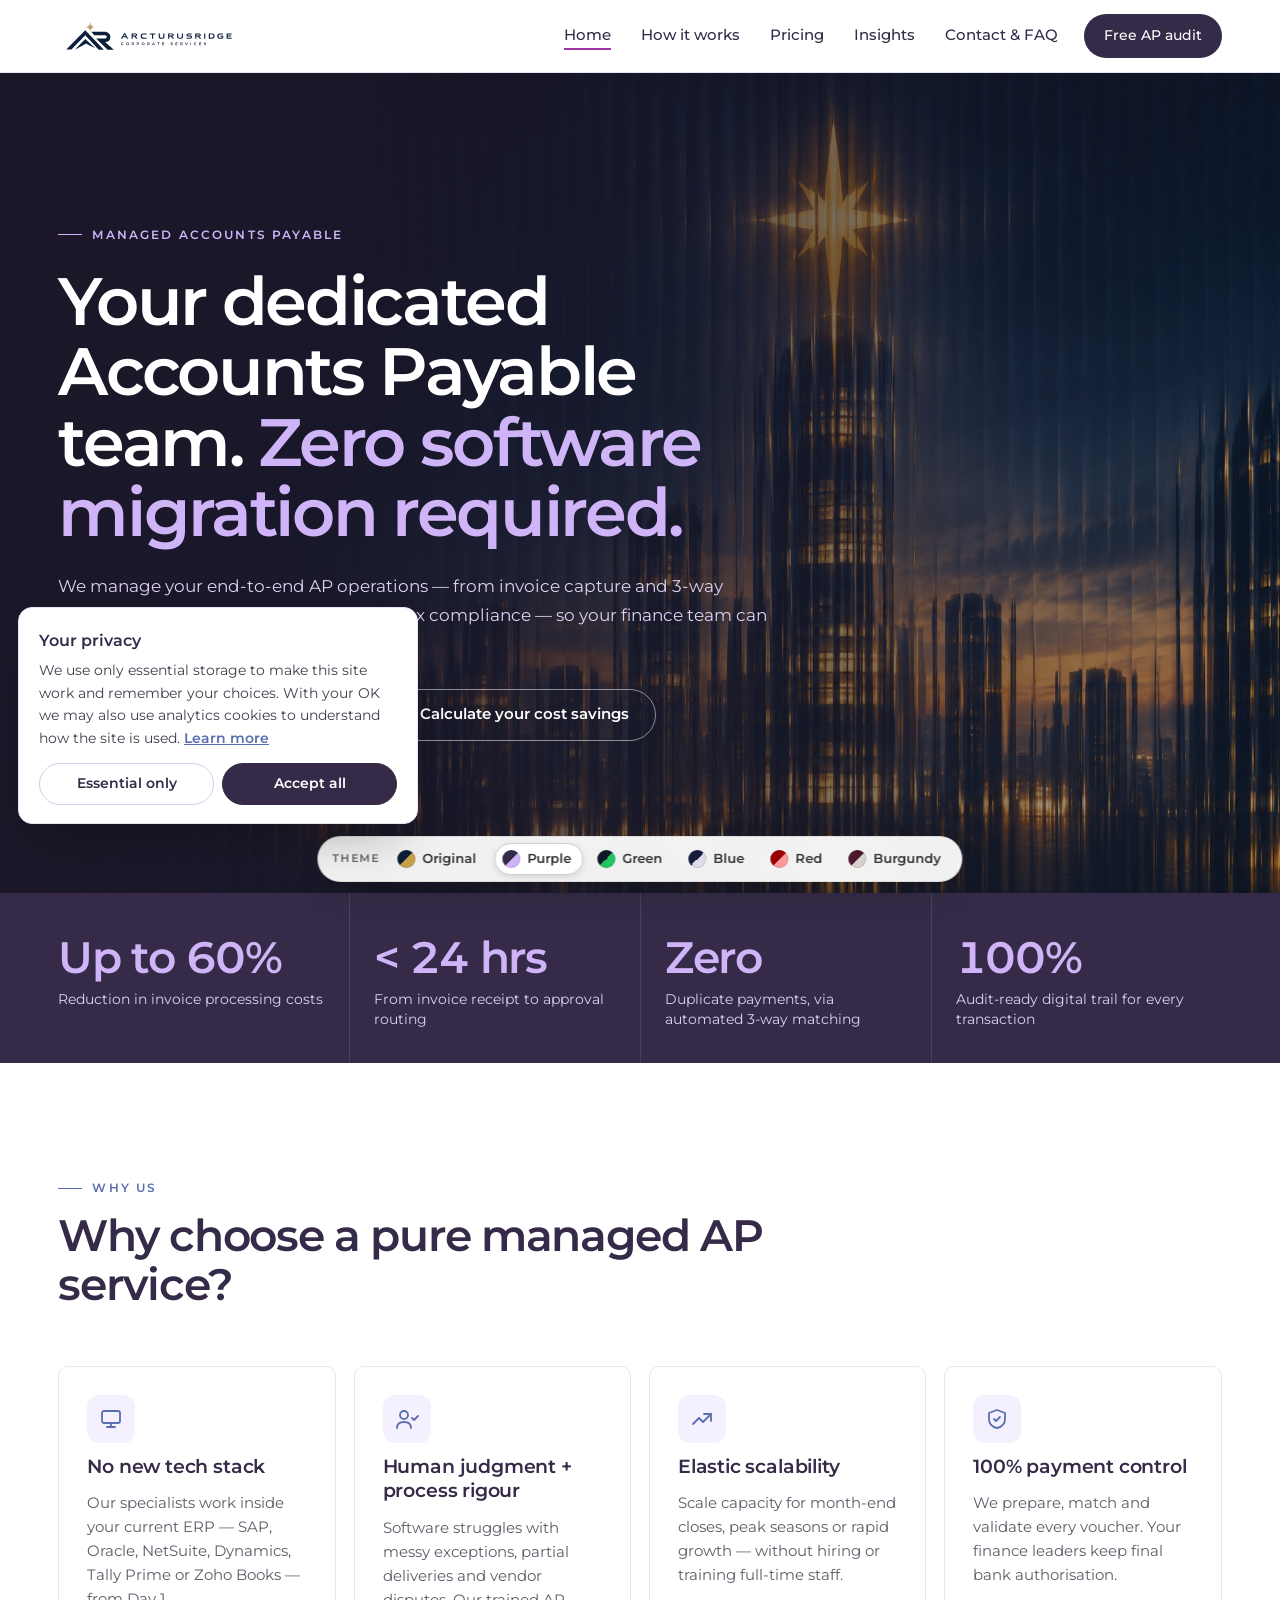
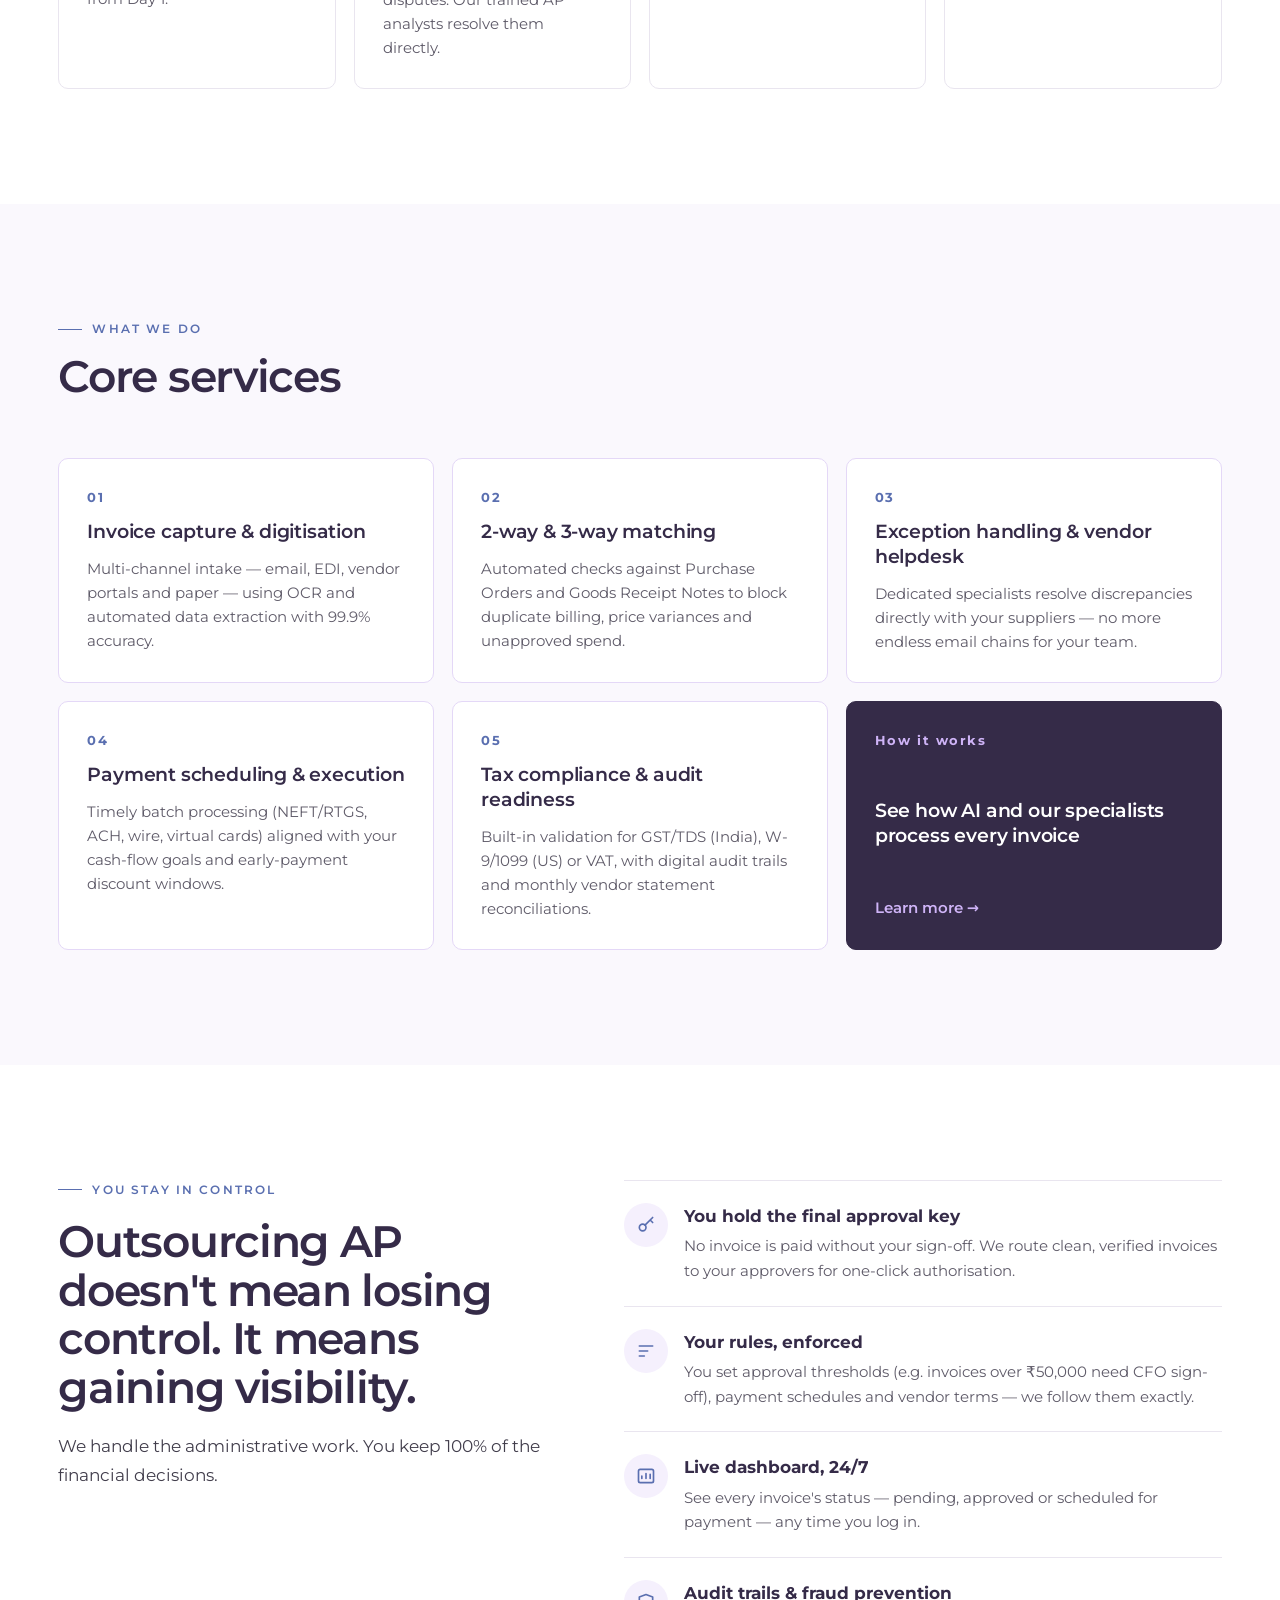
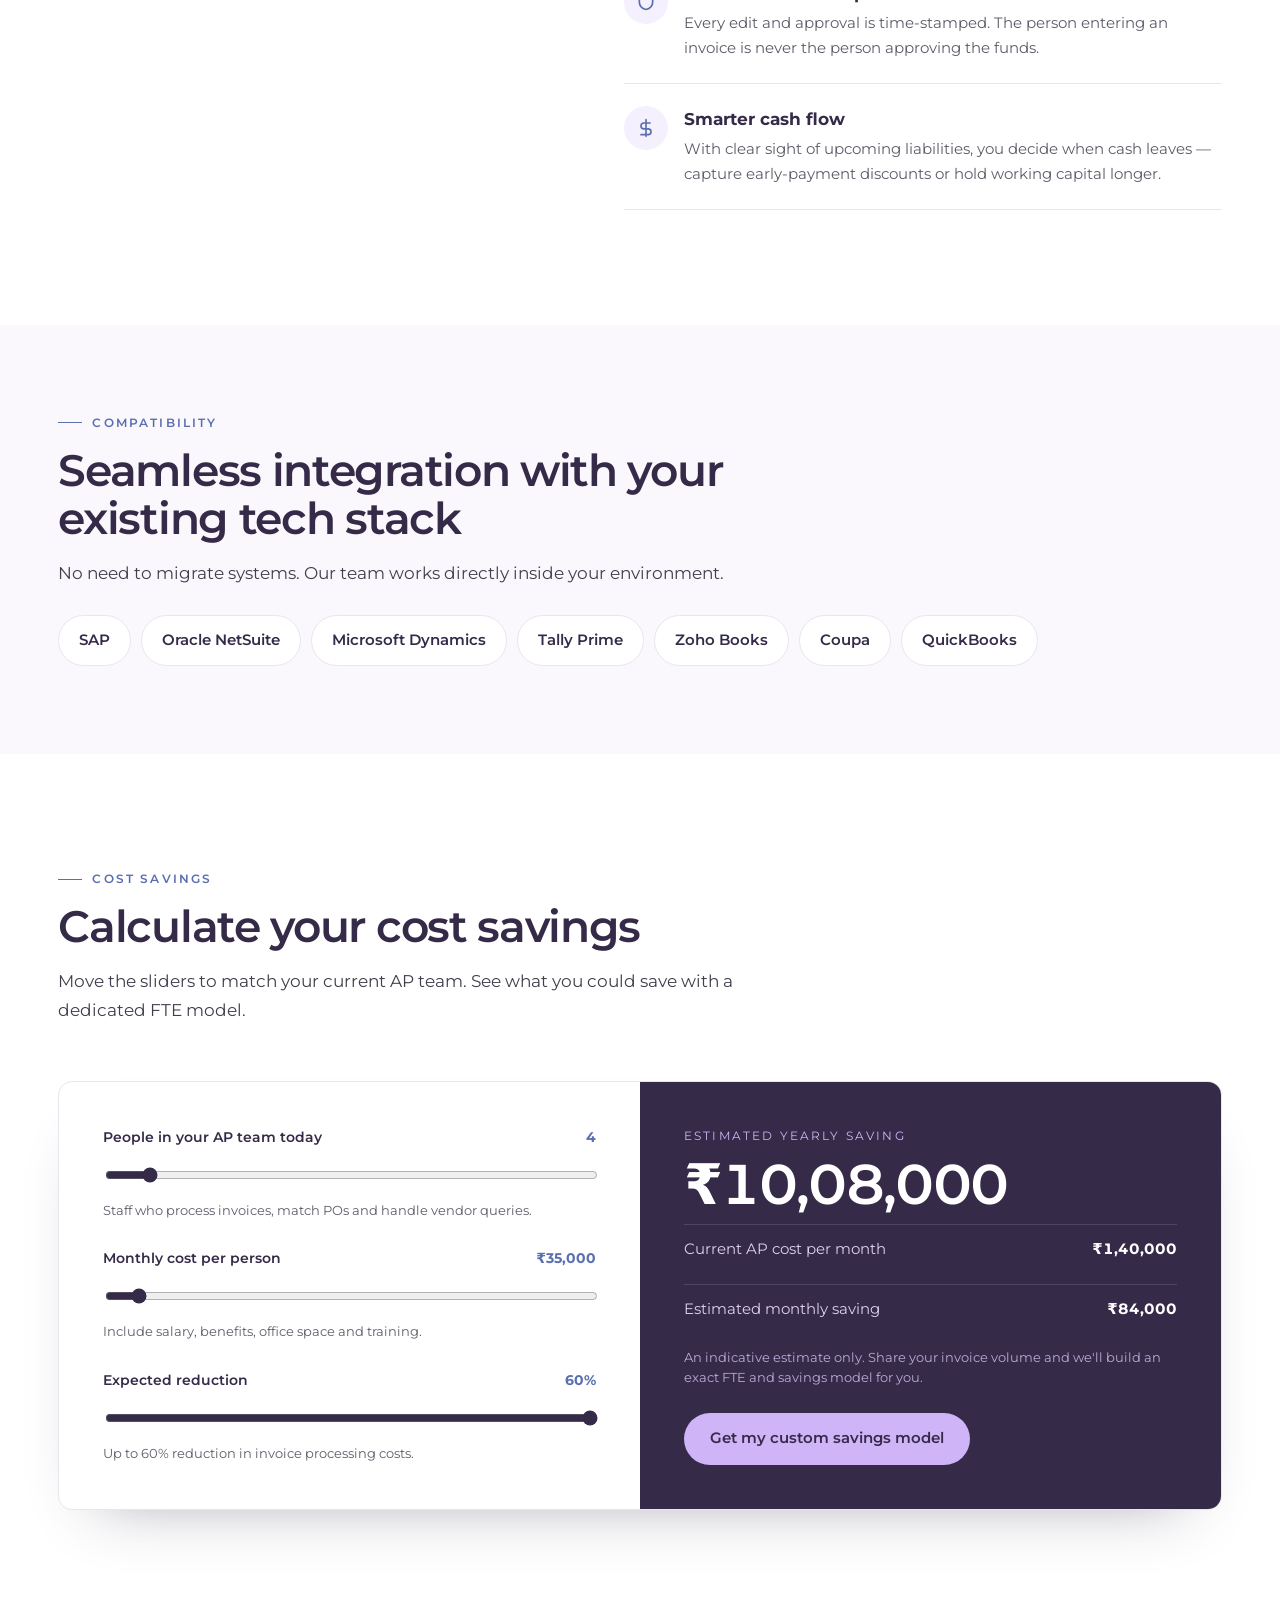
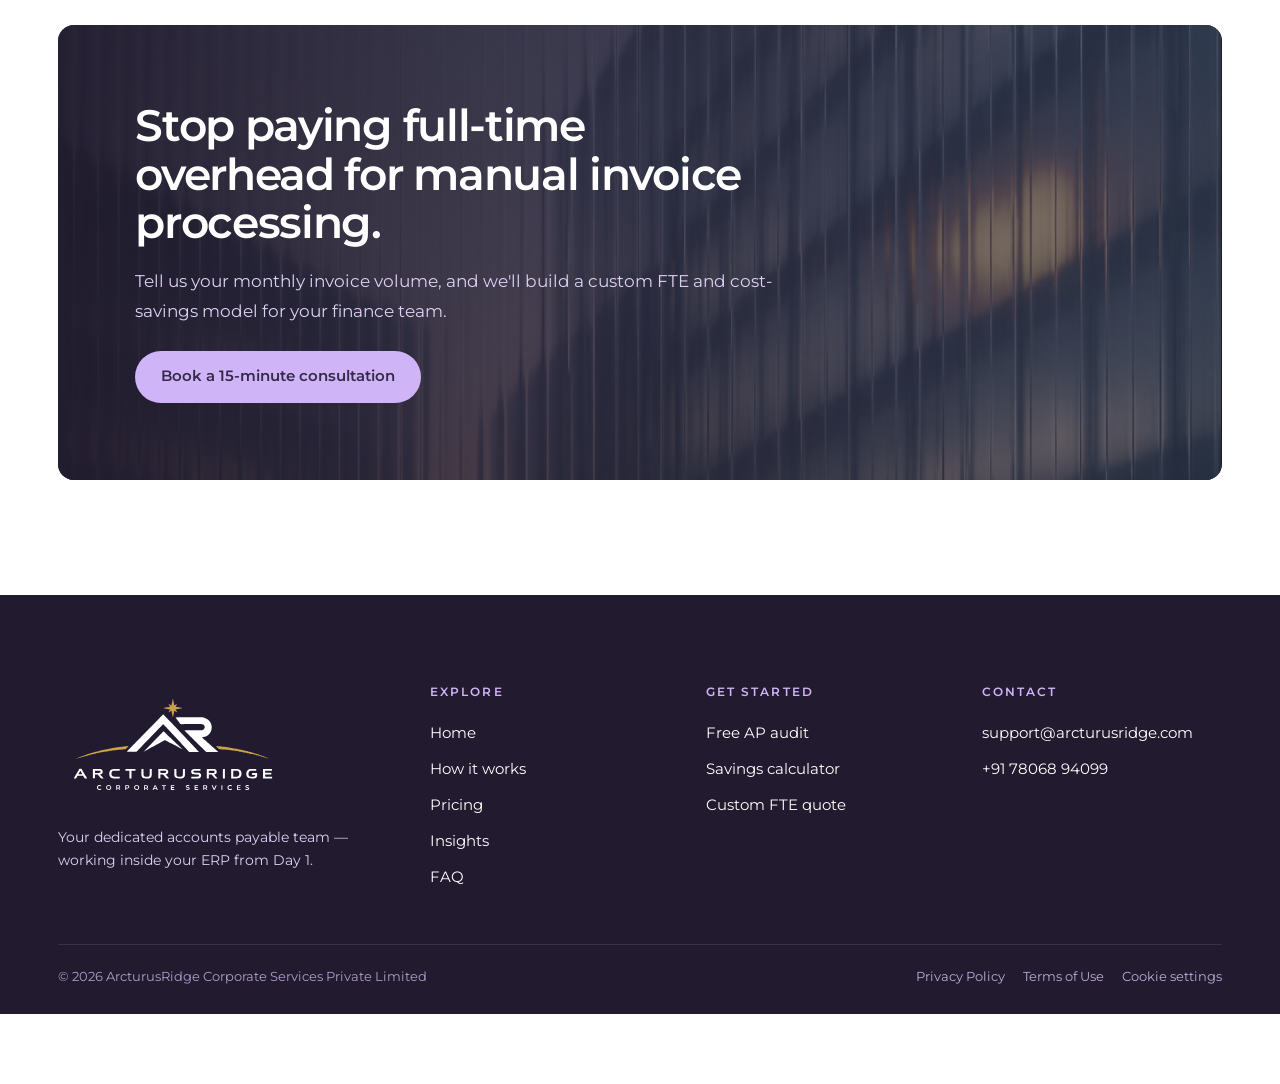
==== index.html @ 8599f236 "Add Burgundy theme" ====
<!DOCTYPE html>
<html lang="en">
<head>
<script>try{var _t=localStorage.getItem("ar-theme");if(_t)document.documentElement.setAttribute("data-theme",_t)}catch(e){}</script>
<meta charset="utf-8">
<meta name="viewport" content="width=device-width, initial-scale=1">
<title>ArcturusRidge — Your Dedicated Accounts Payable Team</title>
<meta name="description" content="ArcturusRidge manages your end-to-end accounts payable inside your existing ERP — invoice capture, 3-way matching, vendor reconciliations and tax compliance.">
<link rel="canonical" href="https://arcturusridge.com/">
<link rel="icon" type="image/png" href="assets/favicon.png">
<link rel="preload" href="assets/fonts/montserrat-latin-600-normal.woff2" as="font" type="font/woff2" crossorigin>
<style>
@font-face{font-family:'Montserrat';font-style:normal;font-weight:400;font-display:swap;src:url(assets/fonts/montserrat-latin-400-normal.woff2) format('woff2')}
@font-face{font-family:'Montserrat';font-style:normal;font-weight:500;font-display:swap;src:url(assets/fonts/montserrat-latin-500-normal.woff2) format('woff2')}
@font-face{font-family:'Montserrat';font-style:normal;font-weight:600;font-display:swap;src:url(assets/fonts/montserrat-latin-600-normal.woff2) format('woff2')}
@font-face{font-family:'Montserrat';font-style:normal;font-weight:700;font-display:swap;src:url(assets/fonts/montserrat-latin-700-normal.woff2) format('woff2')}

:root{
  --g:clamp(18px,3vw,48px); --max:1240px; --ease:cubic-bezier(.2,.7,.1,1);
}
:root,html[data-theme=purple]{--navy:#352B48;--navy2:#45395C;--navy3:#221B30;--gold:#CFB4F7;--gold-line:#6982C7;--gold-ink:#5A6FB0;--gold-soft:#F5F0FD;--accent:#9E379F;--ink:#1C1826;--mute:#5F5B69;--body:#423E4C;--line:#E9E5EF;--stone:#FAF8FD;--sh:53,43,72;--ov:30,24,42;--ac:158,55,159;--hl:207,180,247;--od1:#DDD0F2;--od2:#BBAAD8;--od3:#AE9DCB;--t1:#F5EEFF;--t2:#EFE4FE;--t3:#E4D8F7;--b1:#D6CCE6;--b2:#DED4EE;--b3:#E6DEF3;--b4:#F0EAF8;--g1:#6E6680;--g2:#A096B2;--goldh:#E0CCFB}
html[data-theme=original]{--navy:#0B1F3A;--navy2:#13294A;--navy3:#081629;--gold:#C9A24A;--gold-line:#B39B5F;--gold-ink:#8A6F2E;--gold-soft:#FBF7EC;--accent:#C9A24A;--ink:#111111;--mute:#5A6270;--body:#3A4250;--line:#E3E5E8;--stone:#F6F5F1;--sh:11,31,58;--ov:8,22,41;--ac:201,162,74;--hl:201,162,74;--od1:#C8D1DE;--od2:#9AA7BA;--od3:#8C99AC;--t1:#F6F4EE;--t2:#F3EFE4;--t3:#E8E6DF;--b1:#CDD1D6;--b2:#DDE1E6;--b3:#E3E6EA;--b4:#EEF0F2;--g1:#6B7480;--g2:#9AA3AE;--goldh:#D6B05A}
html[data-theme=green]{--navy:#111827;--navy2:#1F2937;--navy3:#0B111C;--gold:#22C55E;--gold-line:#A7F3D0;--gold-ink:#15803D;--gold-soft:#ECFDF5;--accent:#16A34A;--ink:#111827;--mute:#5B6472;--body:#374151;--line:#E5E7EB;--stone:#F9FAFB;--sh:17,24,39;--ov:11,17,28;--ac:22,163,74;--hl:34,197,94;--od1:#D1D5DB;--od2:#9CA3AF;--od3:#8B93A1;--t1:#F0FDF4;--t2:#DCFCE7;--t3:#D1FAE5;--b1:#D1D5DB;--b2:#DDE1E6;--b3:#E5E7EB;--b4:#F1F3F5;--g1:#6B7280;--g2:#9CA3AF;--goldh:#4ADE80}
html[data-theme=blue]{--navy:#181B3C;--navy2:#242E57;--navy3:#101229;--gold:#E0DCE8;--gold-line:#3D4F73;--gold-ink:#3D4F73;--gold-soft:#EFEDF4;--accent:#3D4F73;--ink:#15172B;--mute:#5B5E72;--body:#3B3E52;--line:#E4E2EA;--stone:#F5F4F4;--sh:24,27,60;--ov:16,18,41;--ac:61,79,115;--hl:224,220,232;--od1:#D5D8E6;--od2:#A3A8C2;--od3:#9196B2;--t1:#F1EFF5;--t2:#E9E6F0;--t3:#E0DCE8;--b1:#D3D1DC;--b2:#DEDCE5;--b3:#E4E2EA;--b4:#EFEEF2;--g1:#6A6D82;--g2:#9EA1B4;--goldh:#ECE9F2}
html[data-theme=red]{--navy:#3A1010;--navy2:#561818;--navy3:#260909;--gold:#FF9999;--gold-line:#FF9999;--gold-ink:#B02A2A;--gold-soft:#FFF1F1;--accent:#CC3333;--ink:#1F1414;--mute:#6A5A5A;--body:#4A3B3B;--line:#F0E2E2;--stone:#FFF8F8;--sh:58,16,16;--ov:38,9,9;--ac:204,51,51;--hl:255,153,153;--od1:#F2D6D6;--od2:#D4AAAA;--od3:#C49A9A;--t1:#FFF0F0;--t2:#FFE4E4;--t3:#FFCCCC;--b1:#E6D2D2;--b2:#EEDDDD;--b3:#F0E2E2;--b4:#F8EEEE;--g1:#7A6666;--g2:#B09A9A;--goldh:#FFB3B3}
html[data-theme=burgundy]{--navy:#4D182C;--navy2:#60213A;--navy3:#35101F;--gold:#D9A89A;--gold-line:#B07A6B;--gold-ink:#8A4A3E;--gold-soft:#F4EEEB;--accent:#8C3A50;--ink:#1E2240;--mute:#5E5A63;--body:#3D3A47;--line:#E4DCD7;--stone:#F3EFEC;--sh:77,24,44;--ov:45,14,26;--ac:140,58,80;--hl:217,168,154;--od1:#E8D6D2;--od2:#C9A9A3;--od3:#B9958F;--t1:#F6F1EE;--t2:#EFE6E2;--t3:#D8D1CD;--b1:#D9CFCA;--b2:#E3DBD6;--b3:#E4DCD7;--b4:#F1ECE9;--g1:#6E6670;--g2:#A69CA0;--goldh:#E6BFB3}
*{box-sizing:border-box}
html{-webkit-text-size-adjust:100%}
body{margin:0;background:#fff;color:var(--ink);font-family:'Montserrat',system-ui,-apple-system,sans-serif;font-size:16px;line-height:1.65;overflow-x:hidden;-webkit-font-smoothing:antialiased}
body.lock{overflow:hidden}
a{color:var(--navy)}
img,video{display:block;max-width:100%}
h1,h2,h3,p{margin:0}
button,input,select,textarea{font:inherit}
.wrap{max-width:var(--max);margin:0 auto;padding:0 var(--g)}
.skip{position:absolute;left:8px;top:-60px;z-index:100;background:var(--navy);color:#fff;padding:12px 16px;border-radius:8px}
.skip:focus{top:8px}
:focus-visible{outline:2px solid var(--accent);outline-offset:3px}

/* type */
.eyebrow{display:inline-flex;align-items:center;gap:10px;font-size:12px;font-weight:600;letter-spacing:.18em;text-transform:uppercase;color:var(--gold-ink)}
.eyebrow::before{content:'';width:24px;height:1px;background:currentColor}
.dark .eyebrow,.navybg .eyebrow{color:var(--gold)}
.h1{font-size:clamp(36px,5.2vw,68px);font-weight:600;letter-spacing:-.035em;line-height:1.06}
.h2{font-size:clamp(28px,3.4vw,44px);font-weight:600;letter-spacing:-.03em;line-height:1.12;color:var(--navy)}
.navybg .h2,.dark .h2{color:#fff}
.h3{font-size:19px;font-weight:600;letter-spacing:-.01em;line-height:1.3;color:var(--navy)}
.lead{font-size:clamp(16.5px,1.35vw,18.5px);color:var(--body);line-height:1.7}
.dark .lead,.navybg .lead{color:var(--od1)}
.gold{color:var(--gold-ink)}
.dark .gold,.navybg .gold{color:var(--gold)}
.small{font-size:13.5px;color:var(--mute)}

/* header */
.hd{position:sticky;top:0;z-index:60;background:rgba(255,255,255,.96);backdrop-filter:blur(12px);-webkit-backdrop-filter:blur(12px);border-bottom:1px solid var(--line);transition:box-shadow .3s}
.hd.shadow{box-shadow:0 8px 24px -18px rgba(var(--sh),.4)}
.hd-in{max-width:var(--max);margin:0 auto;padding:0 var(--g);height:72px;display:flex;align-items:center;justify-content:space-between;gap:20px}
.brand{display:flex;align-items:center;min-height:44px}
.brand img{height:44px;width:auto}
.nav{display:flex;align-items:center;gap:2px}
.nav a{position:relative;color:var(--navy);text-decoration:none;font-size:14.5px;font-weight:500;display:inline-flex;align-items:center;min-height:44px;padding:0 14px}
.nav a:not(.btn)::after{content:'';position:absolute;left:14px;right:14px;bottom:8px;height:2px;background:var(--accent);transform:scaleX(0);transition:transform .3s var(--ease)}
.nav a:not(.btn):hover::after,.nav a[aria-current=page]::after{transform:scaleX(1)}
.nav .btn{margin-left:10px}
.menu-btn{display:none;width:46px;height:46px;border-radius:50%;border:1px solid var(--line);background:#fff;cursor:pointer;align-items:center;justify-content:center;flex-direction:column;gap:5px}
.menu-btn span{width:18px;height:2px;background:var(--navy);transition:transform .3s var(--ease)}
.menu-open .menu-btn span:first-child{transform:translateY(3.5px) rotate(45deg)}
.menu-open .menu-btn span:last-child{transform:translateY(-3.5px) rotate(-45deg)}
.mmenu{position:fixed;inset:72px 0 0 0;z-index:55;background:var(--navy);padding:28px var(--g);display:flex;flex-direction:column;opacity:0;visibility:hidden;transition:opacity .3s,visibility .3s}
.menu-open .mmenu{opacity:1;visibility:visible}
.mmenu a:not(.btn){color:#fff;text-decoration:none;font-size:28px;font-weight:600;padding:14px 0;border-bottom:1px solid rgba(255,255,255,.12)}
.mmenu .btn{margin-top:28px;align-self:flex-start}
@media (max-width:900px){.nav{display:none}.menu-btn{display:flex}.brand img{height:38px}}

/* buttons */
.btn{display:inline-flex;align-items:center;justify-content:center;gap:12px;min-height:52px;padding:0 26px;border-radius:999px;text-decoration:none;font-size:14.5px;font-weight:600;border:0;cursor:pointer;transition:background .25s,color .25s,box-shadow .25s,transform .25s}
.btn:hover{transform:translateY(-2px)}
.btn svg{transition:transform .25s}
.btn:hover svg{transform:translateX(3px)}
.btn-n{background:var(--navy);color:#fff}
.btn-n:hover{background:var(--navy2);color:#fff;box-shadow:0 12px 26px -12px rgba(var(--sh),.55)}
.btn-g{background:var(--gold);color:var(--navy)}
.btn-g:hover{background:var(--goldh);color:var(--navy);box-shadow:0 12px 28px -12px rgba(var(--hl),.8)}
.btn-o{background:transparent;color:#fff;border:1.5px solid rgba(255,255,255,.5)}
.btn-o:hover{border-color:#fff;color:#fff;background:rgba(255,255,255,.06)}
.btn-ol{background:#fff;color:var(--navy);border:1.5px solid var(--navy)}
.btn-ol:hover{background:var(--navy);color:#fff}
.nav a.btn{min-height:44px;padding:0 20px;font-size:14px;color:#fff}
.nav a.btn:hover{color:#fff}

/* pages */
.page{display:none}
.page.active{display:block;animation:pagein .5s var(--ease)}
@keyframes pagein{from{opacity:0}to{opacity:1}}

/* reveal */
.rv{opacity:0;transform:translateY(22px);transition:opacity .8s var(--ease),transform .8s var(--ease)}
.rv.on{opacity:1;transform:none}
.rv.d1{transition-delay:.08s}.rv.d2{transition-delay:.16s}.rv.d3{transition-delay:.24s}.rv.d4{transition-delay:.32s}

/* sections */
.sec{padding:clamp(72px,9vw,120px) 0}
.sec.tight{padding:clamp(56px,7vw,88px) 0}
.stone{background:var(--stone)}
.navybg{background:var(--navy);color:#fff}
.head{max-width:760px;display:flex;flex-direction:column;gap:14px;margin-bottom:clamp(36px,4.5vw,56px)}
.head.center{margin-left:auto;margin-right:auto;text-align:center;align-items:center}

/* dark media */
.dark{position:relative;overflow:hidden;background:var(--navy3);color:#fff;isolation:isolate}
.dark .bg{position:absolute;inset:0;z-index:-2;background-size:cover;background-position:center}
.dark video.bg{width:100%;height:100%;object-fit:cover}
.dark::after{content:'';position:absolute;inset:0;z-index:-1;background:linear-gradient(95deg,rgba(var(--ov),.92) 0%,rgba(var(--ov),.7) 50%,rgba(var(--ov),.35) 100%)}

/* hero */
.hero{min-height:min(820px,calc(100vh - 72px));display:flex;align-items:center}
.hero .wrap{width:100%;padding-top:72px;padding-bottom:72px}
.hero .txt{max-width:720px;display:flex;flex-direction:column;gap:22px}
.hero video.bg{object-position:64% center}
.ctas{display:flex;flex-wrap:wrap;gap:12px;margin-top:8px}
.hero .in{opacity:0;transform:translateY(18px);animation:heroin .9s var(--ease) forwards}
.hero .in:nth-child(2){animation-delay:.1s}.hero .in:nth-child(3){animation-delay:.2s}.hero .in:nth-child(4){animation-delay:.3s}
@keyframes heroin{to{opacity:1;transform:none}}
@media (max-width:900px){.hero video.bg{object-position:61% center}.dark::after{background:linear-gradient(180deg,rgba(var(--ov),.55),rgba(var(--ov),.9))}}

/* trust strip */
.trust{background:var(--navy);color:#fff}
.trust .wrap{display:grid;grid-template-columns:repeat(4,minmax(0,1fr))}
.tstat{padding:34px 24px;border-left:1px solid rgba(255,255,255,.1)}
.tstat:first-child{border-left:0;padding-left:0}
.tstat .n{display:block;font-size:clamp(32px,3.4vw,44px);font-weight:600;letter-spacing:-.03em;line-height:1.05;color:var(--gold);font-variant-numeric:tabular-nums}
.tstat span{display:block;margin-top:8px;font-size:14px;color:var(--od1);line-height:1.45}
@media (max-width:900px){.trust .wrap{grid-template-columns:1fr 1fr}.tstat{border-left:0;padding-left:0;border-top:1px solid rgba(255,255,255,.1)}.tstat:nth-child(-n+2){border-top:0}}

/* cards */
.grid{display:grid;gap:18px}
.g2{grid-template-columns:repeat(2,minmax(0,1fr))}
.g3{grid-template-columns:repeat(3,minmax(0,1fr))}
.g4{grid-template-columns:repeat(4,minmax(0,1fr))}
@media (max-width:1000px){.g4{grid-template-columns:repeat(2,minmax(0,1fr))}.g3{grid-template-columns:repeat(2,minmax(0,1fr))}}
@media (max-width:640px){.g2,.g3,.g4{grid-template-columns:1fr}}
.card{background:#fff;border:1px solid var(--line);border-radius:10px;padding:28px;display:flex;flex-direction:column;gap:12px;transition:border-color .3s,transform .4s var(--ease),box-shadow .4s var(--ease)}
.card:hover{border-color:var(--gold-line);transform:translateY(-4px);box-shadow:0 22px 44px -30px rgba(var(--sh),.45)}
.card p{font-size:15px;color:var(--mute);line-height:1.6}
.ico{width:48px;height:48px;border-radius:12px;background:var(--gold-soft);color:var(--gold-ink);display:flex;align-items:center;justify-content:center;flex:none}
.card .num{font-size:13px;font-weight:700;letter-spacing:.12em;color:var(--gold-ink)}
.stone .card{border-color:var(--t3)}

/* split */
.split{display:grid;grid-template-columns:minmax(0,.9fr) minmax(0,1.1fr);gap:clamp(36px,6vw,88px);align-items:start}
@media (max-width:900px){.split{grid-template-columns:1fr}}
.sticky{position:sticky;top:110px;display:flex;flex-direction:column;gap:18px}
@media (max-width:900px){.sticky{position:static}}
.list{list-style:none;margin:0;padding:0;border-top:1px solid var(--line)}
.list li{display:grid;grid-template-columns:44px minmax(0,1fr);gap:16px;padding:22px 0;border-bottom:1px solid var(--line)}
.list li .ico{width:44px;height:44px;border-radius:50%}
.list b{display:block;color:var(--navy);font-size:16.5px;margin-bottom:4px}
.list p{font-size:15px;color:var(--mute)}

/* ERP chips */
.chips{display:flex;flex-wrap:wrap;gap:10px}
.chips span{padding:12px 20px;border-radius:999px;background:#fff;border:1px solid var(--line);font-weight:600;font-size:15px;color:var(--navy)}

/* calculator */
.calc{display:grid;grid-template-columns:minmax(0,1fr) minmax(0,1fr);border-radius:14px;overflow:hidden;border:1px solid var(--line);background:#fff;box-shadow:0 30px 60px -40px rgba(var(--sh),.45)}
@media (max-width:860px){.calc{grid-template-columns:1fr}}
.calc-in{padding:clamp(26px,3.5vw,44px);display:flex;flex-direction:column;gap:26px}
.field{display:flex;flex-direction:column;gap:10px}
.field label{font-size:14px;font-weight:600;color:var(--navy);display:flex;justify-content:space-between;gap:12px}
.field label output{color:var(--gold-ink);font-weight:700}
.field input[type=range]{width:100%;accent-color:var(--navy);height:28px}
.field .hint{font-size:12.5px;color:var(--mute)}
.calc-out{background:var(--navy);color:#fff;padding:clamp(26px,3.5vw,44px);display:flex;flex-direction:column;justify-content:center;gap:10px}
.calc-out .lbl{font-size:12px;letter-spacing:.18em;text-transform:uppercase;color:var(--gold)}
.calc-out .big{font-size:clamp(36px,4.4vw,56px);font-weight:600;letter-spacing:-.03em;line-height:1.05;font-variant-numeric:tabular-nums}
.calc-out .row{display:flex;justify-content:space-between;gap:16px;padding:12px 0;border-top:1px solid rgba(255,255,255,.12);font-size:15px;color:var(--od1)}
.calc-out .row b{color:#fff;font-variant-numeric:tabular-nums}
.calc-out .note{font-size:12.5px;color:var(--od2);margin-top:4px}
.calc-out .btn{margin-top:14px;align-self:flex-start}

/* CTA banner */
.banner{position:relative;overflow:hidden;border-radius:16px;color:#fff;padding:clamp(40px,6vw,80px);isolation:isolate;background:var(--navy3)}
.banner video,.banner .bgimg{position:absolute;inset:0;width:100%;height:100%;object-fit:cover;z-index:-2}
.banner::after{content:'';position:absolute;inset:0;z-index:-1;background:linear-gradient(95deg,rgba(var(--ov),.94),rgba(var(--ov),.72) 60%,rgba(var(--ov),.5))}
.banner .in{max-width:640px;display:flex;flex-direction:column;gap:18px}
.banner .h2{color:#fff}.banner .lead{color:var(--od1)}

/* page head */
.phead{padding:clamp(56px,7vw,96px) 0 clamp(40px,5vw,64px);background:var(--stone);border-bottom:1px solid var(--line)}
.phead .wrap{display:flex;flex-direction:column;gap:18px;max-width:calc(var(--max));}
.phead .lead{max-width:720px}
.band{position:relative;height:clamp(200px,24vw,340px);overflow:hidden;background:var(--navy)}
.band video,.band img{width:100%;height:100%;object-fit:cover;object-position:center 0%}

/* steps */
.steps{display:grid;grid-template-columns:repeat(4,minmax(0,1fr));gap:18px;counter-reset:s}
@media (max-width:1000px){.steps{grid-template-columns:repeat(2,minmax(0,1fr))}}
@media (max-width:640px){.steps{grid-template-columns:1fr}}
.step{position:relative;padding:28px;border-radius:10px;background:#fff;border:1px solid var(--line);display:flex;flex-direction:column;gap:12px}
.step .k{width:44px;height:44px;border-radius:50%;background:var(--navy);color:var(--gold);display:flex;align-items:center;justify-content:center;font-weight:700;font-size:15px}
.step p{font-size:15px;color:var(--mute)}
.step ul{margin:0;padding:0 0 0 18px;font-size:14.5px;color:var(--mute)}
.step li{margin:4px 0}
.timeline{position:relative;display:grid;grid-template-columns:repeat(4,minmax(0,1fr));gap:24px}
.timeline::before{content:'';position:absolute;left:22px;right:22px;top:22px;height:2px;background:rgba(255,255,255,.14)}
.timeline .fill{position:absolute;left:22px;top:22px;height:2px;width:0;background:var(--gold);transition:width 1.8s var(--ease)}
.timeline.on .fill{width:calc(100% - 44px)}
.tl{position:relative;display:flex;flex-direction:column;gap:10px}
.tl .k{width:46px;height:46px;border-radius:50%;background:var(--navy);border:2px solid var(--gold);color:var(--gold);display:flex;align-items:center;justify-content:center;font-weight:700}
.tl b{font-size:17px;color:#fff;margin-top:8px}
.tl p{font-size:14.5px;color:var(--od1)}
@media (max-width:900px){.timeline{grid-template-columns:1fr 1fr}.timeline::before,.timeline .fill{display:none}}
@media (max-width:560px){.timeline{grid-template-columns:1fr}}

/* quote */
.quote{max-width:900px;margin:0 auto;text-align:center;display:flex;flex-direction:column;align-items:center;gap:22px}
.quote q{quotes:none;font-size:clamp(24px,2.8vw,36px);font-weight:500;letter-spacing:-.02em;line-height:1.35;color:var(--navy)}
.quote img{width:56px}

/* tables */
.tbl-wrap{border:1px solid var(--line);border-radius:12px;overflow:hidden;background:#fff}
table{width:100%;border-collapse:collapse;font-size:15px}
th,td{text-align:left;padding:18px 20px;border-bottom:1px solid var(--line);vertical-align:top}
tr:last-child td{border-bottom:0}
thead th{background:var(--stone);font-size:13px;font-weight:600;letter-spacing:.06em;text-transform:uppercase;color:var(--mute)}
tbody th{font-weight:600;color:var(--navy);width:22%}
td.ours,th.ours{background:var(--gold-soft)}
thead th.ours{background:var(--navy);color:var(--gold)}
td.ours{color:var(--navy);font-weight:600}
td small{display:block;font-size:13px;color:var(--mute);margin-top:4px;font-weight:400}
.tgt{display:inline-block;padding:4px 10px;border-radius:6px;background:var(--gold-soft);color:var(--navy);font-weight:700;font-size:14px}
@media (max-width:760px){
  .tbl-wrap{border:0;background:none}
  table,thead,tbody,tr,th,td{display:block;width:100%}
  thead{display:none}
  tr{border:1px solid var(--line);border-radius:12px;margin-bottom:14px;overflow:hidden;background:#fff}
  tbody th{width:100%;background:var(--stone)}
  td{border-bottom:1px solid var(--line)}
  td[data-l]::before{content:attr(data-l);display:block;font-size:11.5px;font-weight:600;letter-spacing:.1em;text-transform:uppercase;color:var(--mute);margin-bottom:4px}
}

/* included */
.inc{display:flex;gap:16px;padding:24px;border-radius:10px;background:rgba(255,255,255,.05);border:1px solid rgba(255,255,255,.12)}
.inc .ico{background:rgba(var(--ac),.1);color:var(--accent)}
.inc b{display:block;color:#fff;margin-bottom:4px}
.inc p{font-size:14.5px;color:var(--od1)}

/* contact */
.contact{display:grid;grid-template-columns:minmax(0,.9fr) minmax(0,1.1fr);gap:clamp(36px,5vw,72px);align-items:start}
@media (max-width:900px){.contact{grid-template-columns:1fr}}
.cinfo{display:flex;flex-direction:column;gap:20px}
.cinfo .photo{border-radius:12px;overflow:hidden;aspect-ratio:4/3;margin-top:8px}
.cinfo .photo img{width:100%;height:100%;object-fit:cover}
.crow{display:grid;grid-template-columns:90px minmax(0,1fr);gap:12px;padding:12px 0;border-bottom:1px solid var(--line);font-size:15px}
.crow span{font-size:12px;font-weight:600;letter-spacing:.14em;text-transform:uppercase;color:var(--gold-ink);padding-top:2px}
.crow a{color:var(--navy);text-decoration:none;font-weight:600}.crow a:hover{color:var(--gold-ink);text-decoration:underline}
.formcard{background:#fff;border:1px solid var(--line);border-radius:14px;padding:clamp(24px,3.5vw,40px);box-shadow:0 30px 60px -44px rgba(var(--sh),.5)}
form{display:grid;grid-template-columns:1fr 1fr;gap:18px}
form .full{grid-column:1/-1}
@media (max-width:560px){form{grid-template-columns:1fr}}
.fl{display:flex;flex-direction:column;gap:6px;font-size:13.5px;font-weight:600;color:var(--navy)}
.f{width:100%;min-height:50px;padding:12px 14px;border:1px solid var(--b1);border-radius:8px;background:#fff;color:var(--ink);font-size:15.5px;font-weight:500;transition:border-color .2s,box-shadow .2s}
.f:focus{outline:none;border-color:var(--accent);box-shadow:0 0 0 3px rgba(var(--ac),.18)}
.f::placeholder{color:var(--g2);font-weight:400}
select.f{-webkit-appearance:none;appearance:none;height:50px;line-height:24px;padding-right:42px;cursor:pointer;background:#fff url("data:image/svg+xml,%3Csvg xmlns='http://www.w3.org/2000/svg' width='12' height='8' viewBox='0 0 12 8'%3E%3Cpath d='M1 1.5l5 5 5-5' fill='none' stroke='%23777' stroke-width='1.6' stroke-linecap='round' stroke-linejoin='round'/%3E%3C/svg%3E") no-repeat right 16px center}
textarea.f{min-height:110px;line-height:1.5}
.tel{position:relative;display:flex;align-items:stretch;border:1px solid var(--b1);border-radius:8px;background:#fff;transition:border-color .2s,box-shadow .2s}
.tel:focus-within{border-color:var(--accent);box-shadow:0 0 0 3px rgba(var(--ac),.18)}
.tel .f{border:0;border-radius:0 8px 8px 0;box-shadow:none!important;min-width:0;flex:1;padding-left:12px}
.cc{display:flex;align-items:center;gap:7px;padding:0 10px 0 14px;border:0;border-right:1px solid var(--b3);background:transparent;border-radius:8px 0 0 8px;color:var(--navy);font-size:15px;font-weight:600;cursor:pointer;white-space:nowrap}
.cc:hover{background:var(--t1)}.cc:focus-visible{outline:2px solid var(--accent);outline-offset:-2px}
.cc img,.cclist img{border-radius:2px;box-shadow:0 0 0 1px rgba(0,0,0,.08);object-fit:cover;flex:none}
.ccpop{position:absolute;z-index:30;top:calc(100% + 6px);left:0;width:min(320px,calc(100vw - 48px));background:#fff;border:1px solid var(--b2);border-radius:10px;box-shadow:0 24px 48px -20px rgba(var(--sh),.35);padding:8px;font-weight:500}
.ccsearch{width:100%;height:40px;padding:0 12px;border:1px solid var(--b2);border-radius:7px;font-size:14.5px;color:var(--ink);margin-bottom:6px}
.ccsearch:focus{outline:none;border-color:var(--accent)}
.cclist{list-style:none;margin:0;padding:0;max-height:260px;overflow-y:auto}
.cclist li{display:flex;align-items:center;gap:10px;padding:9px 10px;border-radius:6px;font-size:14.5px;color:var(--ink);cursor:pointer}
.cclist li .cn{flex:1;min-width:0;overflow:hidden;text-overflow:ellipsis;white-space:nowrap}
.cclist li .cd{color:var(--g1);font-variant-numeric:tabular-nums}
.cclist li:hover,.cclist li.act{background:var(--t2)}
.cclist li[aria-selected=true]{font-weight:700}
.cclist .sep{height:1px;background:var(--b4);margin:4px 6px;padding:0;pointer-events:none}
.cclist .none{color:var(--g1);cursor:default}
.hp{position:absolute!important;left:-9999px!important;width:1px;height:1px;overflow:hidden}
#form button[disabled]{opacity:.7;cursor:wait}
.f.bad{border-color:#B3261E}
.err{font-size:13.5px;color:#B3261E;min-height:20px}
.thanks{display:none;flex-direction:column;gap:16px;align-items:flex-start}
.sent form{display:none}.sent .thanks{display:flex;animation:pagein .6s var(--ease)}
.tick{width:56px;height:56px;border-radius:50%;background:var(--gold-soft);color:var(--gold-ink);display:flex;align-items:center;justify-content:center}

/* faq */
.faq{border-top:1px solid var(--line)}
.qa{border-bottom:1px solid var(--line)}
.qa button{width:100%;display:flex;justify-content:space-between;align-items:center;gap:20px;padding:22px 0;background:none;border:0;cursor:pointer;text-align:left;font-size:17px;font-weight:600;color:var(--navy)}
.qa .pm{flex:none;width:34px;height:34px;border-radius:50%;border:1px solid var(--line);position:relative;transition:background .25s,border-color .25s}
.qa .pm::before,.qa .pm::after{content:'';position:absolute;left:50%;top:50%;width:12px;height:2px;margin:-1px 0 0 -6px;background:var(--navy);transition:transform .3s var(--ease)}
.qa .pm::after{transform:rotate(90deg)}
.qa.open .pm{background:var(--accent);border-color:var(--accent)}
.qa.open .pm::after{transform:rotate(0)}
.qa .ans{display:grid;grid-template-rows:0fr;transition:grid-template-rows .35s var(--ease)}
.qa.open .ans{grid-template-rows:1fr}
.qa .ans>div{overflow:hidden}
.qa .ans p{padding:0 50px 22px 0;color:var(--body);font-size:15.5px}

/* footer */
.ft{background:var(--navy3);color:var(--od1);padding:clamp(56px,7vw,88px) 0 26px}
.ft-grid{display:grid;grid-template-columns:minmax(0,1.4fr) repeat(3,minmax(0,1fr));gap:36px}
@media (max-width:900px){.ft-grid{grid-template-columns:1fr 1fr}}
.ft-logo{width:230px;max-width:100%}
.ft h4{margin:0 0 14px;font-size:11.5px;letter-spacing:.18em;text-transform:uppercase;color:var(--gold);font-weight:600}
.ft a{color:#fff;text-decoration:none;display:inline-flex;min-height:36px;align-items:center;font-size:14.5px}
.ft a:hover{color:var(--gold)}
.ft-bot{margin-top:48px;padding-top:22px;border-top:1px solid rgba(255,255,255,.1);display:flex;flex-wrap:wrap;justify-content:space-between;gap:12px;font-size:12.5px;color:var(--od3)}
.totop{position:fixed;right:18px;bottom:18px;z-index:50;width:48px;height:48px;border-radius:50%;border:0;background:var(--navy);color:var(--gold);cursor:pointer;display:flex;align-items:center;justify-content:center;opacity:0;pointer-events:none;transition:opacity .3s;box-shadow:0 10px 24px -10px rgba(var(--sh),.6)}
.totop.show{opacity:1;pointer-events:auto}

@media (prefers-reduced-motion:reduce){*,*::before,*::after{animation:none!important;transition:none!important}.rv,.hero .in{opacity:1;transform:none}}


/* legal pages */
.legal{max-width:820px}
.legal .upd{font-size:13.5px;color:var(--mute);margin:6px 0 28px}
.legal h2{font-size:21px;font-weight:600;color:var(--navy);margin:38px 0 10px;letter-spacing:-.01em}
.legal h3{font-size:16px;font-weight:600;color:var(--navy);margin:22px 0 6px}
.legal p,.legal li{font-size:15.5px;line-height:1.75;color:var(--body)}
.legal ul{padding-left:20px;margin:8px 0 14px}.legal li{margin:4px 0}
.legal table{width:100%;border-collapse:collapse;margin:12px 0 18px;font-size:14.5px}
.legal th,.legal td{text-align:left;padding:10px 12px;border-bottom:1px solid var(--line);vertical-align:top;color:var(--body)}
.legal th{color:var(--navy);font-weight:600;background:var(--stone)}
.legal .toc{background:var(--stone);border:1px solid var(--line);border-radius:12px;padding:18px 22px;margin-bottom:10px}
.legal .toc a{display:inline-block;margin:3px 14px 3px 0;font-size:14px;color:var(--gold-ink);text-decoration:none;font-weight:600}
.legal .toc a:hover{text-decoration:underline}
.linklike{background:none;border:0;padding:0;font:inherit;color:var(--gold-ink);font-weight:600;cursor:pointer;text-decoration:underline}
.formnote{font-size:12.5px;color:var(--mute);margin-top:10px;text-align:center}.formnote a{color:var(--gold-ink)}
.ft-legal{display:flex;flex-wrap:wrap;gap:6px 18px}.ft-legal a,.ft-legal button{font-size:12.5px;color:var(--od2);background:none;border:0;padding:0;cursor:pointer;font-family:inherit;min-height:0;text-decoration:none}
.ft-legal a:hover,.ft-legal button:hover{color:var(--gold)}
/* cookie banner */
.cookie{position:fixed;left:18px;bottom:76px;z-index:70;width:min(400px,calc(100vw - 36px));background:#fff;border:1px solid var(--line);border-radius:14px;box-shadow:0 24px 50px -20px rgba(0,0,0,.35);padding:20px 20px 18px;font-size:14px;color:var(--body);line-height:1.6}
.cookie[hidden]{display:none}
.cookie h2{font-size:16px;font-weight:600;color:var(--navy);margin:0 0 6px}
.cookie p{margin:0 0 14px}.cookie a{color:var(--gold-ink);font-weight:600}
.cookie .row{display:flex;gap:8px;flex-wrap:wrap}
.cookie .row button{flex:1;min-width:120px;height:42px;border-radius:999px;font-size:13.5px;font-weight:600;cursor:pointer;font-family:inherit}
.cookie .acc{background:var(--navy);color:#fff;border:1px solid var(--navy)}
.cookie .rej{background:#fff;color:var(--navy);border:1px solid var(--b1)}
.cookie .row button:hover{filter:brightness(1.08)}
@media (max-width:720px){.cookie{left:12px;right:12px;width:auto;bottom:70px}}
/* theme switcher */
.themer{position:fixed;left:50%;bottom:18px;transform:translateX(-50%);z-index:60;display:flex;align-items:center;gap:6px;padding:6px 8px 6px 14px;background:rgba(255,255,255,.94);backdrop-filter:blur(10px);-webkit-backdrop-filter:blur(10px);border:1px solid rgba(0,0,0,.08);border-radius:999px;box-shadow:0 14px 34px -14px rgba(0,0,0,.35);font-size:12px;font-weight:600;color:#333}
.themer .tl{letter-spacing:.12em;text-transform:uppercase;font-size:10.5px;color:#666;margin-right:4px}
.themer button{display:flex;align-items:center;gap:7px;height:32px;padding:0 11px 0 7px;border:1px solid transparent;border-radius:999px;background:transparent;color:#333;font-size:12.5px;font-weight:600;cursor:pointer}
.themer button:hover{background:#F2F2F2}
.themer button[aria-pressed=true]{background:#fff;border-color:#CFCFCF;box-shadow:0 2px 8px -3px rgba(0,0,0,.25)}
.themer .sw{width:18px;height:18px;border-radius:50%;flex:none;box-shadow:inset 0 0 0 1px rgba(0,0,0,.12)}
.themer button:focus-visible{outline:2px solid #333;outline-offset:2px}
@media (max-width:720px){.themer{left:12px;right:12px;transform:none;justify-content:space-between;padding:6px}.themer .tl{display:none}.themer button{padding:0 6px;gap:0}.themer button span.nm{display:none}.themer .sw{width:22px;height:22px}}
body{padding-bottom:70px}
.totop{bottom:76px}
</style>
</head>
<body>
<a class="skip" href="#main">Skip to content</a>

<header class="hd" id="hd">
<div class="hd-in">
<a href="#home" class="brand" aria-label="ArcturusRidge home"><img src="assets/logo-horizontal-navy.svg" alt="ArcturusRidge Corporate Services"></a>
<nav class="nav" aria-label="Main">
<a href="#home" data-nav="home">Home</a>
<a href="#how-it-works" data-nav="how-it-works">How it works</a>
<a href="#pricing" data-nav="pricing">Pricing</a>
<a href="/insights/">Insights</a>
<a href="#contact" data-nav="contact">Contact &amp; FAQ</a>
<a href="#contact" class="btn btn-n">Free AP audit</a>
</nav>
<button class="menu-btn" id="menuBtn" type="button" aria-expanded="false" aria-controls="mmenu" aria-label="Open menu"><span></span><span></span></button>
</div>
</header>
<nav class="mmenu" id="mmenu" aria-label="Mobile">
<a href="#home">Home</a>
<a href="#how-it-works">How it works</a>
<a href="#pricing">Pricing</a>
<a href="/insights/">Insights</a>
<a href="#contact">Contact &amp; FAQ</a>
<a href="#contact" class="btn btn-g">Request a free AP audit</a>
</nav>

<main id="main">

<!-- ================= HOME ================= -->
<div class="page" data-page="home">

<section class="dark hero">
<div class="bg" style="background-image:url(assets/hero.jpg)"></div>
<video class="bg" id="heroVideo" src="assets/hero.mp4" poster="assets/hero.jpg" autoplay muted loop playsinline preload="auto" aria-hidden="true"></video>
<div class="wrap">
<div class="txt">
<span class="eyebrow in">Managed Accounts Payable</span>
<h1 class="h1 in">Your dedicated Accounts Payable team. <span class="gold">Zero software migration required.</span></h1>
<p class="lead in">We manage your end-to-end AP operations — from invoice capture and 3-way matching to vendor reconciliations and tax compliance — so your finance team can focus on strategic growth.</p>
<div class="ctas in">
<a href="#contact" class="btn btn-g">Request a free AP process audit <svg width="16" height="16" viewBox="0 0 24 24" fill="none" stroke="currentColor" stroke-width="2.4" stroke-linecap="round" stroke-linejoin="round" aria-hidden="true"><path d="M5 12h14M13 6l6 6-6 6"/></svg></a>
<a href="#savings" class="btn btn-o">Calculate your cost savings</a>
</div>
</div>
</div>
</section>

<section class="trust" aria-label="Key results">
<div class="wrap">
<div class="tstat rv"><span class="n" data-count="60" data-pre="Up to " data-suf="%">Up to 60%</span><span>Reduction in invoice processing costs</span></div>
<div class="tstat rv d1"><span class="n">&lt; 24 hrs</span><span>From invoice receipt to approval routing</span></div>
<div class="tstat rv d2"><span class="n">Zero</span><span>Duplicate payments, via automated 3-way matching</span></div>
<div class="tstat rv d3"><span class="n" data-count="100" data-suf="%">100%</span><span>Audit-ready digital trail for every transaction</span></div>
</div>
</section>

<section class="sec">
<div class="wrap">
<div class="head rv"><span class="eyebrow">Why us</span><h2 class="h2">Why choose a pure managed AP service?</h2></div>
<div class="grid g4">
<div class="card rv"><span class="ico"><svg width="24" height="24" viewBox="0 0 24 24" fill="none" stroke="currentColor" stroke-width="1.8" stroke-linecap="round" stroke-linejoin="round" aria-hidden="true"><rect x="3" y="4" width="18" height="12" rx="2"/><path d="M8 20h8M12 16v4"/></svg></span><h3 class="h3">No new tech stack</h3><p>Our specialists work inside your current ERP — SAP, Oracle, NetSuite, Dynamics, Tally Prime or Zoho Books — from Day 1.</p></div>
<div class="card rv d1"><span class="ico"><svg width="24" height="24" viewBox="0 0 24 24" fill="none" stroke="currentColor" stroke-width="1.8" stroke-linecap="round" stroke-linejoin="round" aria-hidden="true"><circle cx="9" cy="8" r="4"/><path d="M2 21c0-4 3-6 7-6s7 2 7 6"/><path d="M17 11l2 2 4-4"/></svg></span><h3 class="h3">Human judgment + process rigour</h3><p>Software struggles with messy exceptions, partial deliveries and vendor disputes. Our trained AP analysts resolve them directly.</p></div>
<div class="card rv d2"><span class="ico"><svg width="24" height="24" viewBox="0 0 24 24" fill="none" stroke="currentColor" stroke-width="1.8" stroke-linecap="round" stroke-linejoin="round" aria-hidden="true"><path d="M3 17l6-6 4 4 8-8"/><path d="M14 7h7v7"/></svg></span><h3 class="h3">Elastic scalability</h3><p>Scale capacity for month-end closes, peak seasons or rapid growth — without hiring or training full-time staff.</p></div>
<div class="card rv d3"><span class="ico"><svg width="24" height="24" viewBox="0 0 24 24" fill="none" stroke="currentColor" stroke-width="1.8" stroke-linecap="round" stroke-linejoin="round" aria-hidden="true"><path d="M12 3l8 3v6c0 5-3.5 8-8 9-4.5-1-8-4-8-9V6z"/><path d="M9 12l2 2 4-4"/></svg></span><h3 class="h3">100% payment control</h3><p>We prepare, match and validate every voucher. Your finance leaders keep final bank authorisation.</p></div>
</div>
</div>
</section>

<section class="sec stone">
<div class="wrap">
<div class="head rv"><span class="eyebrow">What we do</span><h2 class="h2">Core services</h2></div>
<div class="grid g3" id="svcGrid">
<div class="card rv"><span class="num">01</span><h3 class="h3">Invoice capture &amp; digitisation</h3><p>Multi-channel intake — email, EDI, vendor portals and paper — using OCR and automated data extraction with 99.9% accuracy.</p></div>
<div class="card rv d1"><span class="num">02</span><h3 class="h3">2-way &amp; 3-way matching</h3><p>Automated checks against Purchase Orders and Goods Receipt Notes to block duplicate billing, price variances and unapproved spend.</p></div>
<div class="card rv d2"><span class="num">03</span><h3 class="h3">Exception handling &amp; vendor helpdesk</h3><p>Dedicated specialists resolve discrepancies directly with your suppliers — no more endless email chains for your team.</p></div>
<div class="card rv"><span class="num">04</span><h3 class="h3">Payment scheduling &amp; execution</h3><p>Timely batch processing (NEFT/RTGS, ACH, wire, virtual cards) aligned with your cash-flow goals and early-payment discount windows.</p></div>
<div class="card rv d1"><span class="num">05</span><h3 class="h3">Tax compliance &amp; audit readiness</h3><p>Built-in validation for GST/TDS (India), W-9/1099 (US) or VAT, with digital audit trails and monthly vendor statement reconciliations.</p></div>
<a href="#how-it-works" class="card rv d2" style="background:var(--navy);border-color:var(--navy);text-decoration:none;justify-content:space-between"><span class="num" style="color:var(--gold)">How it works</span><h3 class="h3" style="color:#fff">See how AI and our specialists process every invoice</h3><span style="color:var(--gold);font-weight:600;font-size:14.5px">Learn more →</span></a>
</div>
</div>
</section>

<section class="sec">
<div class="wrap split">
<div class="sticky rv">
<span class="eyebrow">You stay in control</span>
<h2 class="h2">Outsourcing AP doesn't mean losing control. It means gaining visibility.</h2>
<p class="lead">We handle the administrative work. You keep 100% of the financial decisions.</p>
</div>
<ul class="list">
<li class="rv"><span class="ico"><svg width="20" height="20" viewBox="0 0 24 24" fill="none" stroke="currentColor" stroke-width="2" stroke-linecap="round" stroke-linejoin="round" aria-hidden="true"><circle cx="8" cy="15" r="4"/><path d="M10.8 12.2L20 3M17 6l3 3"/></svg></span><div><b>You hold the final approval key</b><p>No invoice is paid without your sign-off. We route clean, verified invoices to your approvers for one-click authorisation.</p></div></li>
<li class="rv"><span class="ico"><svg width="20" height="20" viewBox="0 0 24 24" fill="none" stroke="currentColor" stroke-width="2" stroke-linecap="round" stroke-linejoin="round" aria-hidden="true"><path d="M4 6h16M4 12h10M4 18h6"/></svg></span><div><b>Your rules, enforced</b><p>You set approval thresholds (e.g. invoices over ₹50,000 need CFO sign-off), payment schedules and vendor terms — we follow them exactly.</p></div></li>
<li class="rv"><span class="ico"><svg width="20" height="20" viewBox="0 0 24 24" fill="none" stroke="currentColor" stroke-width="2" stroke-linecap="round" stroke-linejoin="round" aria-hidden="true"><rect x="3" y="4" width="18" height="16" rx="2"/><path d="M7 15v-3M12 15V9M17 15v-5"/></svg></span><div><b>Live dashboard, 24/7</b><p>See every invoice's status — pending, approved or scheduled for payment — any time you log in.</p></div></li>
<li class="rv"><span class="ico"><svg width="20" height="20" viewBox="0 0 24 24" fill="none" stroke="currentColor" stroke-width="2" stroke-linecap="round" stroke-linejoin="round" aria-hidden="true"><path d="M12 3l8 3v6c0 5-3.5 8-8 9-4.5-1-8-4-8-9V6z"/></svg></span><div><b>Audit trails &amp; fraud prevention</b><p>Every edit and approval is time-stamped. The person entering an invoice is never the person approving the funds.</p></div></li>
<li class="rv"><span class="ico"><svg width="20" height="20" viewBox="0 0 24 24" fill="none" stroke="currentColor" stroke-width="2" stroke-linecap="round" stroke-linejoin="round" aria-hidden="true"><path d="M12 2v20M17 6H9.5a3.5 3.5 0 0 0 0 7h5a3.5 3.5 0 0 1 0 7H6"/></svg></span><div><b>Smarter cash flow</b><p>With clear sight of upcoming liabilities, you decide when cash leaves — capture early-payment discounts or hold working capital longer.</p></div></li>
</ul>
</div>
</section>

<section class="sec tight stone">
<div class="wrap" style="display:flex;flex-direction:column;gap:28px">
<div class="head rv" style="margin-bottom:0"><span class="eyebrow">Compatibility</span><h2 class="h2">Seamless integration with your existing tech stack</h2><p class="lead">No need to migrate systems. Our team works directly inside your environment.</p></div>
<div class="chips rv d1"><span>SAP</span><span>Oracle NetSuite</span><span>Microsoft Dynamics</span><span>Tally Prime</span><span>Zoho Books</span><span>Coupa</span><span>QuickBooks</span></div>
</div>
</section>

<section class="sec" id="savings">
<div class="wrap">
<div class="head rv"><span class="eyebrow">Cost savings</span><h2 class="h2">Calculate your cost savings</h2><p class="lead">Move the sliders to match your current AP team. See what you could save with a dedicated FTE model.</p></div>
<div class="calc rv">
<div class="calc-in">
<div class="field"><label for="cStaff">People in your AP team today <output id="oStaff">4</output></label><input type="range" id="cStaff" min="1" max="40" value="4"><span class="hint">Staff who process invoices, match POs and handle vendor queries.</span></div>
<div class="field"><label for="cCost">Monthly cost per person <output id="oCost">₹35,000</output></label><input type="range" id="cCost" min="20000" max="300000" step="5000" value="35000"><span class="hint">Include salary, benefits, office space and training.</span></div>
<div class="field"><label for="cSave">Expected reduction <output id="oSave">60%</output></label><input type="range" id="cSave" min="20" max="60" step="5" value="60"><span class="hint">Up to 60% reduction in invoice processing costs.</span></div>
</div>
<div class="calc-out" aria-live="polite">
<span class="lbl">Estimated yearly saving</span>
<span class="big" id="rYear">₹10,08,000</span>
<div class="row"><span>Current AP cost per month</span><b id="rNow">₹1,40,000</b></div>
<div class="row"><span>Estimated monthly saving</span><b id="rMonth">₹84,000</b></div>
<p class="note">An indicative estimate only. Share your invoice volume and we'll build an exact FTE and savings model for you.</p>
<a href="#contact" class="btn btn-g">Get my custom savings model</a>
</div>
</div>
</div>
</section>

<section class="sec" style="padding-top:0">
<div class="wrap">
<div class="banner rv">
<video class="loop" src="assets/towers.mp4" poster="assets/towers.jpg" muted loop playsinline preload="metadata" aria-hidden="true"></video>
<div class="in">
<h2 class="h2">Stop paying full-time overhead for manual invoice processing.</h2>
<p class="lead">Tell us your monthly invoice volume, and we'll build a custom FTE and cost-savings model for your finance team.</p>
<div class="ctas"><a href="#contact" class="btn btn-g">Book a 15-minute consultation</a></div>
</div>
</div>
</div>
</section>
</div>

<!-- ================= HOW IT WORKS ================= -->
<div class="page" data-page="how-it-works">
<section class="phead">
<div class="wrap">
<span class="eyebrow">How it works</span>
<h1 class="h1" style="color:var(--navy);max-width:900px">AI-accelerated processing, backed by <span class="gold">dedicated AP specialists.</span></h1>
<p class="lead">Pure software leaves your team stuck on messy exceptions. Pure manual entry slows your month-end close. We pair AI data extraction with your own dedicated AP team.</p>
</div>
</section>
<div class="band" role="img" aria-label="A star over a mountain ridge"><video class="loop" src="assets/ridge-star.mp4" poster="assets/ridge-star.jpg" muted loop playsinline preload="metadata" aria-hidden="true"></video></div>

<section class="sec">
<div class="wrap">
<div class="head rv"><span class="eyebrow">The process</span><h2 class="h2">How every invoice is processed, in 4 stages</h2></div>
<div class="steps">
<div class="step rv"><span class="k">1</span><h3 class="h3">Capture &amp; extract</h3><p>AI reads invoices from email, PDFs, scanned paper and EDI — vendor name, invoice number, GSTIN/tax ID, due date and every line item.</p></div>
<div class="step rv d1"><span class="k">2</span><h3 class="h3">Code &amp; validate tax</h3><p>GL codes and cost centres are predicted from your history. GSTIN, HSN/SAC and e-invoice QR codes (or W-9/VAT) are checked automatically.</p></div>
<div class="step rv d2"><span class="k">3</span><h3 class="h3">Match 2-way / 3-way</h3><p>Invoice lines are checked against POs and GRNs in your ERP. Clean matches go for approval; variances and duplicates are held for review.</p></div>
<div class="step rv d3"><span class="k">4</span><h3 class="h3">Specialist review</h3><p>When the AI isn't sure — a blurry scan or complex terms — your dedicated AP specialist steps in, resolves it and helps the AI improve.</p></div>
</div>
</div>
</section>

<section class="sec stone">
<div class="wrap">
<div class="head rv"><span class="eyebrow">The benefits</span><h2 class="h2">AI speed. Human judgment.</h2></div>
<div class="grid g3">
<div class="card rv"><span class="ico"><svg width="24" height="24" viewBox="0 0 24 24" fill="none" stroke="currentColor" stroke-width="1.8" stroke-linecap="round" stroke-linejoin="round" aria-hidden="true"><path d="M13 2L4 14h7l-1 8 9-12h-7z"/></svg></span><h3 class="h3">3× higher throughput per FTE</h3><p>AI handles routine invoices in seconds, so your specialists process more volume without adding headcount.</p></div>
<div class="card rv d1"><span class="ico"><svg width="24" height="24" viewBox="0 0 24 24" fill="none" stroke="currentColor" stroke-width="1.8" stroke-linecap="round" stroke-linejoin="round" aria-hidden="true"><rect x="3" y="11" width="18" height="10" rx="2"/><path d="M7 11V7a5 5 0 0 1 10 0v4"/></svg></span><h3 class="h3">No software licences for you</h3><p>We use AI-assisted workflows internally and post clean, verified entries straight into your existing ERP.</p></div>
<div class="card rv d2"><span class="ico"><svg width="24" height="24" viewBox="0 0 24 24" fill="none" stroke="currentColor" stroke-width="1.8" stroke-linecap="round" stroke-linejoin="round" aria-hidden="true"><path d="M12 3l8 3v6c0 5-3.5 8-8 9-4.5-1-8-4-8-9V6z"/><path d="M9 12l2 2 4-4"/></svg></span><h3 class="h3">Duplicate &amp; fraud shield</h3><p>Duplicate invoice numbers, altered bank details and tax errors are caught before anything reaches your approval queue.</p></div>
</div>
</div>
</section>

<section class="sec navybg">
<div class="wrap">
<div class="head rv"><span class="eyebrow">Getting started</span><h2 class="h2">Our 4-step transition — no disruption to your daily operations</h2></div>
<div class="timeline rv" id="timeline"><span class="fill"></span>
<div class="tl"><span class="k">1</span><b>Discovery &amp; SOP mapping</b><p>We document your approval matrix, chart of accounts and compliance rules.</p></div>
<div class="tl"><span class="k">2</span><b>Secure system access</b><p>Our team connects via VPN/VDI with role-based permissions — never holding your funds.</p></div>
<div class="tl"><span class="k">3</span><b>Shadowing &amp; go-live</b><p>2–4 weeks of parallel processing to verify accuracy, then we take over daily queues under SLAs.</p></div>
<div class="tl"><span class="k">4</span><b>Daily processing &amp; reports</b><p>You get daily throughput logs, ageing summaries and exception trackers.</p></div>
</div>
</div>
</section>

<section class="sec">
<div class="wrap quote rv">
<img src="assets/mark-navy.svg" alt="">
<q>You aren't handing over your chequebook. You're hiring a dedicated engine to prepare the paperwork — so you can make faster, better-informed financial decisions.</q>
<div class="ctas" style="justify-content:center"><a href="#pricing" class="btn btn-n">See our pricing model</a><a href="#contact" class="btn btn-ol">Request a free AP audit</a></div>
</div>
</section>
</div>

<!-- ================= PRICING ================= -->
<div class="page" data-page="pricing">
<section class="phead">
<div class="wrap">
<span class="eyebrow">Pricing model</span>
<h1 class="h1" style="color:var(--navy);max-width:900px">One dedicated team. <span class="gold">One flat monthly rate per FTE.</span></h1>
<p class="lead">Predictable costs, a team that works only for you, and no surcharges for complex exceptions.</p>
</div>
</section>

<section class="sec">
<div class="wrap">
<div class="head rv"><span class="eyebrow">Compare</span><h2 class="h2">Why a dedicated FTE model beats in-house or per-invoice pricing</h2></div>
<div class="tbl-wrap rv">
<table>
<thead><tr><th scope="col">Feature</th><th scope="col">In-house AP team</th><th scope="col">Per-invoice outsourcing</th><th scope="col" class="ours">Our dedicated FTE model</th></tr></thead>
<tbody>
<tr><th scope="row">Cost structure</th><td data-l="In-house">High fixed salaries, benefits, office and attrition costs</td><td data-l="Per-invoice">Unpredictable bills that spike in peak months</td><td class="ours" data-l="ArcturusRidge">Predictable, flat monthly rate per FTE</td></tr>
<tr><th scope="row">Team focus</th><td data-l="In-house">Dedicated, but high turnover and training burden</td><td data-l="Per-invoice">Shared pool; agents juggle many clients</td><td class="ours" data-l="ArcturusRidge">100% dedicated to your account and SOPs</td></tr>
<tr><th scope="row">Complex exceptions</th><td data-l="In-house">Handled internally</td><td data-l="Per-invoice">Often incur extra surcharge fees</td><td class="ours" data-l="ArcturusRidge">Included at no extra cost</td></tr>
<tr><th scope="row">Scalability</th><td data-l="In-house">2–3 months to hire and onboard</td><td data-l="Per-invoice">Volume-based</td><td class="ours" data-l="ArcturusRidge">Add or flex FTEs in 2–3 weeks</td></tr>
</tbody>
</table>
</div>
</div>
</section>

<section class="sec stone">
<div class="wrap">
<div class="head rv"><span class="eyebrow">Your team</span><h2 class="h2">Meet your dedicated AP pod</h2></div>
<div class="grid g3">
<div class="card rv"><span class="ico"><svg width="24" height="24" viewBox="0 0 24 24" fill="none" stroke="currentColor" stroke-width="1.8" stroke-linecap="round" stroke-linejoin="round" aria-hidden="true"><path d="M6 2h9l5 5v15H6z"/><path d="M14 2v6h6M9 13h8M9 17h5"/></svg></span><h3 class="h3">Junior AP Associates</h3><span class="small" style="font-weight:600;color:var(--gold-ink)">Invoice processing &amp; indexing</span><p>Daily inbox management, PO/GRN 3-way matching, GL coding and tax checks (GST/TDS/W-9/VAT).</p></div>
<div class="card rv d1"><span class="ico"><svg width="24" height="24" viewBox="0 0 24 24" fill="none" stroke="currentColor" stroke-width="1.8" stroke-linecap="round" stroke-linejoin="round" aria-hidden="true"><path d="M21 15a2 2 0 0 1-2 2H7l-4 4V5a2 2 0 0 1 2-2h14a2 2 0 0 1 2 2z"/></svg></span><h3 class="h3">Senior AP Specialists</h3><span class="small" style="font-weight:600;color:var(--gold-ink)">Exceptions &amp; vendor helpdesk</span><p>Resolve price/quantity mismatches, manage vendor escalations and reconcile supplier statements monthly.</p></div>
<div class="card rv d2"><span class="ico"><svg width="24" height="24" viewBox="0 0 24 24" fill="none" stroke="currentColor" stroke-width="1.8" stroke-linecap="round" stroke-linejoin="round" aria-hidden="true"><circle cx="11" cy="11" r="7"/><path d="M21 21l-4.5-4.5M8 11l2 2 4-4"/></svg></span><h3 class="h3">AP Team Lead / Quality Reviewer</h3><span class="small" style="font-weight:600;color:var(--gold-ink)">Included oversight</span><p>Maker-checker audits, daily SLA tracking and weekly ageing and throughput reports to your Controller.</p></div>
</div>
</div>
</section>

<section class="sec navybg">
<div class="wrap">
<div class="head rv"><span class="eyebrow">No hidden costs</span><h2 class="h2">What's included in every flat monthly FTE fee</h2></div>
<div class="grid g2">
<div class="inc rv"><span class="ico"><svg width="22" height="22" viewBox="0 0 24 24" fill="none" stroke="currentColor" stroke-width="1.8" stroke-linecap="round" stroke-linejoin="round" aria-hidden="true"><path d="M22 10L12 5 2 10l10 5 10-5z"/><path d="M6 12v5c3 2 9 2 12 0v-5"/></svg></span><div><b>Zero recruitment &amp; training costs</b><p>Pre-vetted commerce and accounting graduates, trained on SAP, NetSuite, Dynamics, Tally and QuickBooks.</p></div></div>
<div class="inc rv d1"><span class="ico"><svg width="22" height="22" viewBox="0 0 24 24" fill="none" stroke="currentColor" stroke-width="1.8" stroke-linecap="round" stroke-linejoin="round" aria-hidden="true"><path d="M17 21v-2a4 4 0 0 0-4-4H5a4 4 0 0 0-4 4v2"/><circle cx="9" cy="7" r="4"/><path d="M23 21v-2a4 4 0 0 0-3-3.9M16 3.1a4 4 0 0 1 0 7.8"/></svg></span><div><b>Built-in continuity &amp; backup</b><p>Cross-trained shadow resources mean zero disruption during leave or holidays.</p></div></div>
<div class="inc rv"><span class="ico"><svg width="22" height="22" viewBox="0 0 24 24" fill="none" stroke="currentColor" stroke-width="1.8" stroke-linecap="round" stroke-linejoin="round" aria-hidden="true"><rect x="3" y="11" width="18" height="10" rx="2"/><path d="M7 11V7a5 5 0 0 1 10 0v4"/></svg></span><div><b>Enterprise security</b><p>ISO 27001 / SOC 2 workstations, encrypted VPN/VDI connectivity and strict NDAs.</p></div></div>
<div class="inc rv d1"><span class="ico"><svg width="22" height="22" viewBox="0 0 24 24" fill="none" stroke="currentColor" stroke-width="1.8" stroke-linecap="round" stroke-linejoin="round" aria-hidden="true"><circle cx="12" cy="12" r="9"/><path d="M12 7v5l3 2"/></svg></span><div><b>Your time zone</b><p>Shifts aligned to your hours (IST, GMT, EST or PST) for real-time Slack or Teams collaboration.</p></div></div>
</div>
</div>
</section>

<section class="sec">
<div class="wrap">
<div class="head rv"><span class="eyebrow">Service levels</span><h2 class="h2">Committed SLA &amp; KPI benchmarks</h2><p class="lead">Every pod works to transparent SLAs, tracked in weekly and monthly MIS dashboards.</p></div>
<div class="tbl-wrap rv">
<table>
<thead><tr><th scope="col">Process area</th><th scope="col">Committed target</th><th scope="col">What it means for you</th></tr></thead>
<tbody>
<tr><th scope="row">Invoice processing speed</th><td data-l="Target"><span class="tgt">≤ 24 business hours</span><small>≤ 4 hours for urgent bills · receipt to ERP entry and approval routing</small></td><td data-l="What it means">No processing backlogs or late-payment penalties</td></tr>
<tr><th scope="row">Data &amp; coding accuracy</th><td data-l="Target"><span class="tgt">≥ 99.8%</span><small>Via 2-tier maker-checker audit</small></td><td data-l="What it means">Clean ledger entries and zero month-end rework</td></tr>
<tr><th scope="row">3-way match verification</th><td data-l="Target"><span class="tgt">100%</span><small>Of PO-backed invoices, before booking</small></td><td data-l="What it means">Stops duplicate payouts, overbilling and unapproved spend</td></tr>
<tr><th scope="row">Exception &amp; dispute resolution</th><td data-l="Target"><span class="tgt">≤ 24 business hours</span><small>First response to flag variances</small></td><td data-l="What it means">Bottlenecks cleared without clogging your inbox</td></tr>
<tr><th scope="row">Vendor helpdesk</th><td data-l="Target"><span class="tgt">≤ 4 business hours</span><small>Within the agreed shift window</small></td><td data-l="What it means">Stronger vendor relationships, no distractions for your staff</td></tr>
<tr><th scope="row">Vendor statement reconciliation</th><td data-l="Target"><span class="tgt">100% by business day 5</span><small>Top and active supplier ledgers, monthly</small></td><td data-l="What it means">Missing credits and duplicate bills found early</td></tr>
<tr><th scope="row">Statutory &amp; tax compliance</th><td data-l="Target"><span class="tgt">100% pre-audit</span><small>GST/e-invoice, TDS, MSME 45-day rule, or W-9/VAT</small></td><td data-l="What it means">Protected input tax credits and audit-ready books</td></tr>
<tr><th scope="row">Team continuity</th><td data-l="Target"><span class="tgt">100% continuity</span><small>Via cross-trained shadow FTEs</small></td><td data-l="What it means">No downtime during holidays, peak seasons or attrition</td></tr>
</tbody>
</table>
</div>
</div>
</section>

<section class="sec stone">
<div class="wrap">
<div class="head rv"><span class="eyebrow">Deployment</span><h2 class="h2">Your team, live in 3 simple steps</h2></div>
<div class="grid g3">
<div class="step rv"><span class="k">1</span><h3 class="h3">Volume &amp; scope sizing</h3><p>Share your monthly invoice count, ERP and backlog — we recommend the exact FTE headcount.</p></div>
<div class="step rv d1"><span class="k">2</span><h3 class="h3">Select your team</h3><p>Review shortlisted AP profiles, approve your team and walk them through your approval matrix.</p></div>
<div class="step rv d2"><span class="k">3</span><h3 class="h3">Go live under SLAs</h3><p>Your pod takes over daily queues within 2–3 weeks, reporting directly to your finance lead.</p></div>
</div>
</div>
</section>

<section class="sec">
<div class="wrap">
<div class="banner rv">
<img class="bgimg" src="assets/desk.jpg" alt="">
<div class="in">
<h2 class="h2">Ready to scale your AP team without expanding payroll?</h2>
<p class="lead">Tell us your monthly invoice volume and ERP. We'll share a transparent per-FTE quote and sample specialist profiles within 24 hours.</p>
<div class="ctas"><a href="#contact" class="btn btn-g">Get your custom FTE quote</a></div>
</div>
</div>
</div>
</section>
</div>

<!-- ================= CONTACT + FAQ ================= -->
<div class="page" data-page="contact">
<section class="sec" style="padding-bottom:clamp(56px,7vw,88px)">
<div class="wrap contact">
<div class="cinfo">
<span class="eyebrow">Contact</span>
<h1 class="h1" style="color:var(--navy);font-size:clamp(34px,4.4vw,56px)">Get your custom FTE quote</h1>
<p class="lead">Tell us your monthly invoice volume and ERP. We'll reply within 24 hours with a per-FTE quote and sample specialist profiles.</p>
<div style="margin-top:4px">
<div class="crow"><span>Email</span><a href="mailto:support@arcturusridge.com">support@arcturusridge.com</a></div>
<div class="crow"><span>Phone</span><a href="tel:+917806894099">+91 78068 94099</a></div>
</div>
<div class="photo"><img src="assets/office.jpg" alt="A modern meeting room seen through ribbed glass"></div>
</div>
<div class="formcard" id="formWrap">
<form id="form" novalidate>
<div class="full"><h2 class="h3" style="font-size:22px">Request a free AP process audit</h2><p class="small" style="margin-top:4px">Takes under a minute. Fields marked * are required.</p></div>
<label class="fl">Full name *<input class="f" type="text" name="fullname" autocomplete="name" placeholder="Jane Smith" required></label>
<label class="fl">Work email *<input class="f" type="email" name="email" autocomplete="email" placeholder="jane@company.com" required></label>
<label class="fl">Company<input class="f" type="text" name="company" autocomplete="organization" placeholder="Company name"></label>
<div class="fl"><label for="fPhone">Phone</label>
<div class="tel" id="tel">
<button type="button" class="cc" id="ccBtn" aria-haspopup="listbox" aria-expanded="false" aria-label="Country code: United States +1"><img id="ccFlag" src="https://flagcdn.com/w40/us.png" alt="" width="22" height="16"><span id="ccCode">+1</span><svg width="10" height="7" viewBox="0 0 12 8" aria-hidden="true"><path d="M1 1.5l5 5 5-5" fill="none" stroke="currentColor" stroke-width="1.6" stroke-linecap="round" stroke-linejoin="round"/></svg></button>
<input class="f" id="fPhone" type="tel" name="phone" autocomplete="tel-national" inputmode="tel" placeholder="(201) 555-0123">
<input type="hidden" name="dial" id="ccDial" value="+1">
<div class="ccpop" id="ccPop" hidden>
<input type="search" class="ccsearch" id="ccSearch" placeholder="Search country or code" aria-label="Search country or code" autocomplete="off">
<ul class="cclist" id="ccList" role="listbox" aria-label="Country code"></ul>
</div>
</div></div>
<label class="fl">Monthly invoice volume<select class="f" name="volume"><option>Under 1,000</option><option>1,000 – 5,000</option><option>5,000 – 20,000</option><option>Over 20,000</option></select></label>
<label class="fl">Your ERP<select class="f" name="erp"><option>SAP</option><option>Oracle NetSuite</option><option>Microsoft Dynamics</option><option>Tally Prime</option><option>Zoho Books</option><option>Coupa</option><option>QuickBooks</option><option>Other</option></select></label>
<label class="fl full">Anything else we should know?<textarea class="f" name="message" rows="4" style="resize:vertical" placeholder="Current challenges, timelines, number of entities…"></textarea></label>
<label class="hp" aria-hidden="true">Leave blank<input type="text" name="_honey" tabindex="-1" autocomplete="off"></label>
<p class="err full" id="formErr" role="alert"></p>
<div class="full"><button type="submit" class="btn btn-n" style="width:100%">Get your custom FTE quote</button><p class="formnote">By submitting, you agree to our <a href="#privacy">Privacy Policy</a>.</p></div>
</form>
<div class="thanks" role="status">
<span class="tick"><svg width="26" height="26" viewBox="0 0 24 24" fill="none" stroke="currentColor" stroke-width="2.6" stroke-linecap="round" stroke-linejoin="round" aria-hidden="true"><path d="M5 12l5 5 9-10"/></svg></span>
<h2 class="h2">Thank you.</h2>
<p class="lead">We'll be in touch within 24 hours with your custom FTE quote.</p>
<button type="button" class="btn btn-ol" id="again">Send another request</button>
</div>
</div>
</div>
</section>

<section class="sec stone" id="faq">
<div class="wrap split">
<div class="sticky"><span class="eyebrow">FAQ</span><h2 class="h2">Frequently asked questions</h2><p class="lead">Still unsure? <a href="#contact" data-top>Book a 15-minute consultation.</a></p></div>
<div class="faq">
<div class="qa"><button type="button" aria-expanded="false">Will our dedicated FTEs work on other client accounts?<span class="pm" aria-hidden="true"></span></button><div class="ans"><div><p>No. Every FTE assigned to your team works 100% exclusively on your account. They follow your SOPs, join your daily stand-ups on Slack or Microsoft Teams, and work as a direct extension of your finance team.</p></div></div></div>
<div class="qa"><button type="button" aria-expanded="false">Do we need to buy new AP software or change our ERP?<span class="pm" aria-hidden="true"></span></button><div class="ans"><div><p>Not at all. As a pure managed service, our specialists work directly inside your existing ERP and accounting systems — including SAP, Oracle NetSuite, Microsoft Dynamics, Tally Prime, Zoho Books, Coupa and QuickBooks — from Day 1.</p></div></div></div>
<div class="qa"><button type="button" aria-expanded="false">How do we keep control over payments and bank approvals?<span class="pm" aria-hidden="true"></span></button><div class="ans"><div><p>You keep 100% custody and final authorisation over your funds. We handle invoice capture, GL coding, 3-way matching, tax checks and payment batch preparation; your leadership reviews and releases final payments from your bank portal.</p></div></div></div>
<div class="qa"><button type="button" aria-expanded="false">How is a per-FTE model better than per-invoice pricing?<span class="pm" aria-hidden="true"></span></button><div class="ans"><div><p>Per-invoice models often add surcharges for complex exceptions, non-PO invoices, vendor queries and month-end reconciliations. A flat monthly per-FTE rate gives you predictable budgeting and a dedicated specialist who handles everything — with no extra transaction fees.</p></div></div></div>
<div class="qa"><button type="button" aria-expanded="false">What if our AP specialist goes on leave or resigns?<span class="pm" aria-hidden="true"></span></button><div class="ans"><div><p>Your operations never pause. Every engagement includes cross-trained shadow resources at no extra cost. If someone leaves, we manage the replacement and knowledge transfer so your SLAs are unaffected.</p></div></div></div>
<div class="qa"><button type="button" aria-expanded="false">How do you keep our financial data secure?<span class="pm" aria-hidden="true"></span></button><div class="ans"><div><p>Our delivery centres follow ISO 27001 / SOC 2 security protocols. Specialists sign binding NDAs, work from secure, monitored workstations, and connect to your ERP only through encrypted VPN or VDI with role-based access.</p></div></div></div>
<div class="qa"><button type="button" aria-expanded="false">How quickly can our AP team go live?<span class="pm" aria-hidden="true"></span></button><div class="ans"><div><p>Most engagements go live in 2 to 3 weeks. We map your SOPs and approval matrix, set up secure ERP access, and run parallel processing with your team to verify 99.8%+ accuracy before full handover.</p></div></div></div>
<div class="qa"><button type="button" aria-expanded="false">Can we scale the team up or down?<span class="pm" aria-hidden="true"></span></button><div class="ans"><div><p>Yes. Add FTEs for seasonal spikes, acquisitions or rapid growth with just a few weeks' notice — avoiding the 2-to-3-month delay and cost of in-house hiring.</p></div></div></div>
</div>
</div>
</section>
</div>
<div class="page" data-page="privacy">
<section class="sec"><div class="wrap"><article class="legal">
<span class="eyebrow">Legal</span>
<h1 class="h2" style="font-size:clamp(32px,4vw,48px);margin-top:10px">Privacy Policy</h1>
<p class="upd">Last updated: 23 November 2026</p>
<div class="toc"><a href="#privacy" data-jump="pp-who">Who we are</a><a href="#privacy" data-jump="pp-collect">What we collect</a><a href="#privacy" data-jump="pp-use">How we use it</a><a href="#privacy" data-jump="pp-share">Who we share it with</a><a href="#privacy" data-jump="pp-cookies">Cookies</a><a href="#privacy" data-jump="pp-keep">How long we keep it</a><a href="#privacy" data-jump="pp-rights">Your rights</a><a href="#privacy" data-jump="pp-contact">Contact</a></div>
<p>This policy explains how ArcturusRidge Corporate Services Private Limited (“ArcturusRidge”, “we”, “us”) handles personal information collected through arcturusridge.com. It applies to visitors to this website and to people who contact us about our services. It does not cover client data we process while delivering accounts payable services — that is governed by the service agreement and data processing terms we sign with each client.</p>

<h2 id="pp-who">1. Who we are</h2>
<p>ArcturusRidge Corporate Services Private Limited is a company incorporated in India. We are the data fiduciary (under India’s Digital Personal Data Protection Act, 2023) and the data controller (under the UK and EU GDPR, where they apply) for the personal information described in this policy.</p>

<h2 id="pp-collect">2. What we collect</h2>
<h3>Information you give us</h3>
<p>When you submit the enquiry form, email or call us, we collect what you choose to share, which may include:</p>
<ul><li>your name, work email address, company name and phone number (with country code);</li><li>your monthly invoice volume and the ERP or accounting system you use;</li><li>anything you write in your message.</li></ul>
<p>Please don’t send us invoices, bank details or other sensitive financial records through the website form.</p>
<h3>Information collected automatically</h3>
<ul><li><strong>Server logs.</strong> Our hosting provider records technical data such as your IP address, browser type and the pages requested, for security and to keep the site running.</li><li><strong>Preferences stored on your device.</strong> We store your colour-theme and cookie choices in your browser’s local storage. These never leave your device.</li></ul>
<p>We do not use advertising cookies or tracking pixels. If you choose “Accept all” in the cookie banner, we also use Google Analytics to understand how visitors use the site (see section 5).</p>

<h2 id="pp-use">3. How we use your information</h2>
<table><thead><tr><th>Purpose</th><th>Legal basis</th></tr></thead><tbody>
<tr><td>Replying to your enquiry, preparing a quote or AP audit, and arranging a consultation</td><td>Your consent and our legitimate interest in responding to business enquiries; steps at your request before entering a contract</td></tr>
<tr><td>Keeping the website secure and working properly</td><td>Legitimate interests</td></tr>
<tr><td>Following up about our services, where you have shown interest</td><td>Legitimate interests (business contacts). You can opt out at any time.</td></tr>
<tr><td>Meeting legal, tax and regulatory obligations</td><td>Legal obligation</td></tr>
</tbody></table>
<p>We do not sell your personal information, and we do not use it for automated decisions that have legal or similarly significant effects on you.</p>

<h2 id="pp-share">4. Who we share it with</h2>
<p>We share information only with service providers who help us run this website and our communications, under contracts that require them to protect it:</p>
<ul><li><strong>GitHub, Inc.</strong> (website hosting) — server logs;</li><li><strong>FormSubmit</strong> (form delivery) — the details you enter in the enquiry form, which it forwards to our mailbox;</li><li><strong>Microsoft Corporation</strong> (Microsoft 365 email) — enquiries and correspondence;</li><li><strong>Google LLC</strong> (Google Analytics, only if you accept analytics cookies) — pages visited, approximate location, device and browser information;</li><li><strong>Flagpedia / flagcdn.com</strong> — loads the country flag images in the phone field, which means your browser sends it your IP address.</li></ul>
<p>We may also disclose information if required by law, or to protect our rights, our clients or the public.</p>
<p><strong>International transfers.</strong> Some of these providers store data outside India, including in the United States. Where UK or EU law applies, we rely on appropriate safeguards such as standard contractual clauses.</p>

<h2 id="pp-cookies">5. Cookies and similar technologies</h2>
<p>The site uses only storage that is strictly necessary or that remembers choices you make:</p>
<table><thead><tr><th>Name</th><th>Type</th><th>Purpose</th><th>Duration</th></tr></thead><tbody>
<tr><td>ar-theme</td><td>Local storage</td><td>Remembers the colour theme you picked</td><td>Until you clear it</td></tr>
<tr><td>ar-consent</td><td>Local storage</td><td>Remembers your cookie choice</td><td>12 months</td></tr>
<tr><td>_ga, _ga_*</td><td>Cookie (Google Analytics)</td><td>Distinguishes visitors and sessions so we can measure site usage. Set only if you click “Accept all”.</td><td>Up to 2 years</td></tr>
</tbody></table>
<p>Google Analytics only runs if you click “Accept all” in the cookie banner. You can change your choice at any time using <button type="button" class="linklike" data-cookie-settings>Cookie settings</button> at the bottom of every page.</p>

<h2 id="pp-keep">6. How long we keep it</h2>
<ul><li>Enquiries that don’t lead to a contract: up to 24 months after our last contact, then deleted.</li><li>Information about clients: for the length of the relationship and afterwards as required for legal, tax and accounting purposes.</li><li>Server logs: kept by our hosting provider in line with its own retention policy.</li></ul>

<h2 id="pp-security">7. Security</h2>
<p>We use reasonable technical and organisational measures to protect personal information, including encrypted (HTTPS) connections, access controls and multi-factor authentication on our business accounts. No method of transmission over the internet is completely secure, but we work to protect your information and will notify you and the relevant authorities of a breach where the law requires it.</p>

<h2 id="pp-rights">8. Your rights</h2>
<p>Depending on where you live, you may have the right to:</p>
<ul><li>access the personal information we hold about you and get a copy;</li><li>correct or update inaccurate information;</li><li>ask us to delete your information;</li><li>withdraw consent at any time (this doesn’t affect anything we did before you withdrew it);</li><li>object to, or ask us to restrict, certain processing — including follow-up about our services;</li><li>nominate another person to exercise your rights if you die or become unable to (India);</li><li>complain to a regulator — the Data Protection Board of India, the UK Information Commissioner’s Office, or your local EU data protection authority.</li></ul>
<p>To exercise any of these rights, email us at the address below. We will reply within 30 days and may need to confirm your identity first.</p>

<h2 id="pp-children">9. Children</h2>
<p>Our services are for businesses. This website is not intended for anyone under 18, and we do not knowingly collect their personal information.</p>

<h2 id="pp-changes">10. Changes to this policy</h2>
<p>We may update this policy from time to time. The “last updated” date at the top shows when it last changed. Significant changes will be highlighted on this page.</p>

<h2 id="pp-contact">11. Contact and grievance officer</h2>
<p>For privacy questions, requests or complaints, contact our Grievance Officer:</p>
<p><strong>ArcturusRidge Corporate Services Private Limited</strong><br>Email: <a href="mailto:support@arcturusridge.com?subject=Privacy%20request">support@arcturusridge.com</a> (subject: “Privacy request”)<br>Phone: <a href="tel:+917806894099">+91 78068 94099</a></p>
</article></div></section>
</div>
<div class="page" data-page="terms">
<section class="sec"><div class="wrap"><article class="legal">
<span class="eyebrow">Legal</span>
<h1 class="h2" style="font-size:clamp(32px,4vw,48px);margin-top:10px">Terms of Use</h1>
<p class="upd">Last updated: 23 November 2026</p>
<p>These terms govern your use of arcturusridge.com (the “website”), operated by ArcturusRidge Corporate Services Private Limited (“ArcturusRidge”, “we”, “us”). By using the website you agree to them. If you don’t agree, please don’t use the website.</p>

<h2>1. About the website</h2>
<p>The website gives general information about our managed accounts payable services and lets you contact us. It does not by itself create a contract for services. Any engagement is governed by a separate written agreement signed by both parties, which takes priority over anything on this website.</p>

<h2>2. Information, estimates and pricing</h2>
<ul><li>Content is provided for general information only and is not accounting, tax, legal or financial advice. You should take professional advice for your specific situation.</li><li>Results from the savings calculator, and figures such as cost reductions or turnaround times, are indicative estimates. They are not a quote, guarantee or offer.</li><li>Prices, service scope and SLAs are confirmed only in a written proposal or agreement.</li></ul>

<h2>3. Acceptable use</h2>
<p>You agree not to:</p>
<ul><li>use the website for anything unlawful, fraudulent or harmful;</li><li>try to gain unauthorised access to the website, its servers or any connected systems, or interfere with how it works;</li><li>send spam, malware or false information through the enquiry form;</li><li>copy, scrape or reuse the website’s content for commercial purposes without our written permission.</li></ul>

<h2>4. Intellectual property</h2>
<p>The website and its content — including text, design, graphics, images, video and the ArcturusRidge name and logo — belong to ArcturusRidge or its licensors and are protected by intellectual property laws. You may view and print pages for your own business use in considering our services. Any other use needs our prior written consent.</p>

<h2>5. Third-party links and services</h2>
<p>The website may link to, or rely on, third-party websites and services. We are not responsible for their content, availability or privacy practices.</p>

<h2>6. Availability</h2>
<p>We aim to keep the website available and accurate, but we don’t guarantee that it will be uninterrupted, error-free or free of harmful components. We may change, suspend or withdraw any part of it without notice.</p>

<h2>7. Limitation of liability</h2>
<p>To the fullest extent permitted by law, the website is provided “as is”, and ArcturusRidge is not liable for any indirect, incidental or consequential loss, or for any loss of profit, revenue, data or business opportunity, arising from your use of, or reliance on, the website. Nothing in these terms limits liability that cannot be limited by law.</p>

<h2>8. Privacy</h2>
<p>Our <a href="#privacy">Privacy Policy</a> explains how we handle personal information collected through the website.</p>

<h2>9. Changes</h2>
<p>We may update these terms from time to time. The version on this page at the time you use the website applies.</p>

<h2>10. Governing law</h2>
<p>These terms are governed by the laws of India. The courts of India have exclusive jurisdiction over any dispute arising from them or from your use of the website.</p>

<h2>11. Contact</h2>
<p>Questions about these terms: <a href="mailto:support@arcturusridge.com">support@arcturusridge.com</a> · <a href="tel:+917806894099">+91 78068 94099</a></p>
</article></div></section>
</div>
</main>

<footer class="ft">
<div class="wrap">
<div class="ft-grid">
<div style="display:flex;flex-direction:column;gap:20px"><img class="ft-logo" src="assets/logo-full-white.svg" alt="ArcturusRidge Corporate Services"><p style="max-width:320px;font-size:14px">Your dedicated accounts payable team — working inside your ERP from Day 1.</p></div>
<div><h4>Explore</h4><div style="display:flex;flex-direction:column"><a href="#home">Home</a><a href="#how-it-works">How it works</a><a href="#pricing">Pricing</a><a href="/insights/">Insights</a><a href="#faq">FAQ</a></div></div>
<div><h4>Get started</h4><div style="display:flex;flex-direction:column"><a href="#contact">Free AP audit</a><a href="#savings">Savings calculator</a><a href="#contact">Custom FTE quote</a></div></div>
<div><h4>Contact</h4><p style="font-size:14px;line-height:1.9"><a href="mailto:support@arcturusridge.com">support@arcturusridge.com</a><br><a href="tel:+917806894099">+91 78068 94099</a></p></div>
</div>
<div class="ft-bot"><span>© 2026 ArcturusRidge Corporate Services Private Limited</span><nav class="ft-legal" aria-label="Legal"><a href="#privacy">Privacy Policy</a><a href="#terms">Terms of Use</a><button type="button" data-cookie-settings>Cookie settings</button></nav></div>
</div>
</footer>
<button class="totop" id="totop" type="button" aria-label="Back to top"><svg width="18" height="18" viewBox="0 0 24 24" fill="none" stroke="currentColor" stroke-width="2.4" stroke-linecap="round" stroke-linejoin="round" aria-hidden="true"><path d="M12 19V5M6 11l6-6 6 6"/></svg></button>

<script>
(function () {
  var reduce = window.matchMedia && window.matchMedia('(prefers-reduced-motion: reduce)').matches;
  var $ = function (s, r) { return (r || document).querySelector(s); };
  var $$ = function (s, r) { return Array.prototype.slice.call((r || document).querySelectorAll(s)); };
  var pages = {}; $$('.page').forEach(function (p) { pages[p.dataset.page] = p; });
  // section anchors that live inside a page
  var SECTIONS = { savings: 'home', faq: 'contact' };
  var TITLES = { home: 'ArcturusRidge — Your Dedicated Accounts Payable Team', 'how-it-works': 'How it works — ArcturusRidge', pricing: 'Pricing — ArcturusRidge', contact: 'Contact & FAQ — ArcturusRidge', privacy: 'Privacy Policy — ArcturusRidge', terms: 'Terms of Use — ArcturusRidge' };
  var current = null;

  /* reveal on scroll */
  function countUp(el) {
    var to = +el.dataset.count, pre = el.dataset.pre || '', suf = el.dataset.suf || '';
    if (reduce) { el.textContent = pre + to + suf; return; }
    var t0 = null;
    function step(t) { if (!t0) t0 = t; var k = Math.min(1, (t - t0) / 1300), e = 1 - Math.pow(1 - k, 3); el.textContent = pre + Math.round(to * e) + suf; if (k < 1) requestAnimationFrame(step); }
    requestAnimationFrame(step);
  }
  var io = 'IntersectionObserver' in window ? new IntersectionObserver(function (es) {
    es.forEach(function (e) {
      if (!e.isIntersecting) return;
      e.target.classList.add('on');
      var n = e.target.querySelector('[data-count]'); if (n && !n.dataset.done) { n.dataset.done = 1; countUp(n); }
      io.unobserve(e.target);
    });
  }, { threshold: 0.12, rootMargin: '0px 0px -30px 0px' }) : null;
  function arm(scope) { $$('.rv', scope).forEach(function (el) { if (el.classList.contains('on')) return; if (io && !reduce) io.observe(el); else el.classList.add('on'); }); }

  /* loop videos: play only on screen */
  if ('IntersectionObserver' in window && !reduce) {
    var vio = new IntersectionObserver(function (es) { es.forEach(function (e) { var v = e.target; v.muted = true; if (e.isIntersecting) { var p = v.play(); if (p && p.catch) p.catch(function () {}); } else v.pause(); }); }, { threshold: 0.05 });
    $$('video.loop').forEach(function (v) { vio.observe(v); });
  }

  /* mobile menu */
  var menuBtn = $('#menuBtn');
  function setMenu(open) { document.body.classList.toggle('menu-open', open); document.body.classList.toggle('lock', open); menuBtn.setAttribute('aria-expanded', open ? 'true' : 'false'); menuBtn.setAttribute('aria-label', open ? 'Close menu' : 'Open menu'); }
  menuBtn.addEventListener('click', function () { setMenu(!document.body.classList.contains('menu-open')); });
  document.addEventListener('keydown', function (e) { if (e.key === 'Escape') setMenu(false); });

  /* router */
  function route() {
    var h = (location.hash || '').slice(1);
    if (h === 'main') return;
    var page = pages[h] ? h : (SECTIONS[h] || 'home');
    var target = SECTIONS[h] ? document.getElementById(h) : null;
    setMenu(false);
    if (page !== current) {
      Object.keys(pages).forEach(function (k) { pages[k].classList.toggle('active', k === page); });
      $$('[data-nav]').forEach(function (a) { if (a.dataset.nav === page) a.setAttribute('aria-current', 'page'); else a.removeAttribute('aria-current'); });
      current = page; document.title = TITLES[page];
      arm(pages[page]);
      var v = $('#heroVideo'); if (v) { if (page === 'home' && !reduce) { v.muted = true; var p = v.play(); if (p && p.catch) p.catch(function () {}); } else v.pause(); }
      if (!target) window.scrollTo(0, 0);
    }
    if (target) setTimeout(function () { var y = target.getBoundingClientRect().top + window.scrollY - 80; window.scrollTo({ top: y, behavior: reduce ? 'auto' : 'smooth' }); }, 60);
    else if (page === current && !pages[h] && !h) window.scrollTo(0, 0);
  }
  window.addEventListener('hashchange', route);
  document.addEventListener('click', function (e) {
    var a = e.target.closest && e.target.closest('[data-jump]'); if (!a) return;
    e.preventDefault(); var id = a.dataset.jump, pg = a.getAttribute('href') || '#privacy';
    if (location.hash !== pg) { location.hash = pg; }
    setTimeout(function () { var t = document.getElementById(id); if (t) window.scrollTo({ top: t.getBoundingClientRect().top + window.scrollY - 90, behavior: reduce ? 'auto' : 'smooth' }); }, 120);
  });
  // clicking a link to the page you're already on scrolls to the top
  document.addEventListener('click', function (e) {
    var a = e.target.closest && e.target.closest('a[href^="#"]'); if (!a) return;
    var h = a.getAttribute('href').slice(1);
    if (h === (location.hash || '#home').slice(1) && pages[h]) { e.preventDefault(); setMenu(false); window.scrollTo({ top: 0, behavior: reduce ? 'auto' : 'smooth' }); }
    else if (h === (location.hash || '').slice(1) && SECTIONS[h]) { e.preventDefault(); route(); }
  });

  /* header + back to top */
  var hd = $('#hd'), top = $('#totop');
  window.addEventListener('scroll', function () { var y = window.scrollY; hd.classList.toggle('shadow', y > 8); top.classList.toggle('show', y > 900); }, { passive: true });
  top.addEventListener('click', function () { window.scrollTo({ top: 0, behavior: reduce ? 'auto' : 'smooth' }); });

  /* timeline fill */
  var tl = $('#timeline');
  if (tl && io) { var tio = new IntersectionObserver(function (es) { if (es[0].isIntersecting) { tl.classList.add('on'); tio.disconnect(); } }, { threshold: .3 }); tio.observe(tl); } else if (tl) tl.classList.add('on');

  /* savings calculator */
  var inr = function (n) { return '₹' + Math.round(n).toLocaleString('en-IN'); };
  var cS = $('#cStaff'), cC = $('#cCost'), cP = $('#cSave');
  function calc() {
    var staff = +cS.value, cost = +cC.value, pct = +cP.value / 100, now = staff * cost, save = now * pct;
    $('#oStaff').textContent = staff; $('#oCost').textContent = inr(cost); $('#oSave').textContent = cP.value + '%';
    $('#rNow').textContent = inr(now); $('#rMonth').textContent = inr(save); $('#rYear').textContent = inr(save * 12);
  }
  [cS, cC, cP].forEach(function (el) { el.addEventListener('input', calc); }); calc();

  /* FAQ */
  $$('.qa').forEach(function (q) { var b = q.querySelector('button'); b.addEventListener('click', function () { var o = !q.classList.contains('open'); q.classList.toggle('open', o); b.setAttribute('aria-expanded', o ? 'true' : 'false'); }); });

  /* country code picker */
  var CC = "us|United States|1;in|India|91;gb|United Kingdom|44;ae|United Arab Emirates|971;sg|Singapore|65;au|Australia|61;ca|Canada|1;af|Afghanistan|93;al|Albania|355;dz|Algeria|213;ad|Andorra|376;ao|Angola|244;ar|Argentina|54;am|Armenia|374;at|Austria|43;az|Azerbaijan|994;bs|Bahamas|1;bh|Bahrain|973;bd|Bangladesh|880;bb|Barbados|1;by|Belarus|375;be|Belgium|32;bz|Belize|501;bj|Benin|229;bt|Bhutan|975;bo|Bolivia|591;ba|Bosnia and Herzegovina|387;bw|Botswana|267;br|Brazil|55;bn|Brunei|673;bg|Bulgaria|359;bf|Burkina Faso|226;bi|Burundi|257;kh|Cambodia|855;cm|Cameroon|237;cv|Cape Verde|238;cf|Central African Republic|236;td|Chad|235;cl|Chile|56;cn|China|86;co|Colombia|57;km|Comoros|269;cg|Congo|242;cd|Congo (DRC)|243;cr|Costa Rica|506;ci|Côte d’Ivoire|225;hr|Croatia|385;cu|Cuba|53;cy|Cyprus|357;cz|Czechia|420;dk|Denmark|45;dj|Djibouti|253;dm|Dominica|1;do|Dominican Republic|1;ec|Ecuador|593;eg|Egypt|20;sv|El Salvador|503;gq|Equatorial Guinea|240;er|Eritrea|291;ee|Estonia|372;sz|Eswatini|268;et|Ethiopia|251;fj|Fiji|679;fi|Finland|358;fr|France|33;ga|Gabon|241;gm|Gambia|220;ge|Georgia|995;de|Germany|49;gh|Ghana|233;gr|Greece|30;gd|Grenada|1;gt|Guatemala|502;gn|Guinea|224;gw|Guinea-Bissau|245;gy|Guyana|592;ht|Haiti|509;hn|Honduras|504;hk|Hong Kong|852;hu|Hungary|36;is|Iceland|354;id|Indonesia|62;ir|Iran|98;iq|Iraq|964;ie|Ireland|353;il|Israel|972;it|Italy|39;jm|Jamaica|1;jp|Japan|81;jo|Jordan|962;kz|Kazakhstan|7;ke|Kenya|254;ki|Kiribati|686;kw|Kuwait|965;kg|Kyrgyzstan|996;la|Laos|856;lv|Latvia|371;lb|Lebanon|961;ls|Lesotho|266;lr|Liberia|231;ly|Libya|218;li|Liechtenstein|423;lt|Lithuania|370;lu|Luxembourg|352;mo|Macao|853;mg|Madagascar|261;mw|Malawi|265;my|Malaysia|60;mv|Maldives|960;ml|Mali|223;mt|Malta|356;mh|Marshall Islands|692;mr|Mauritania|222;mu|Mauritius|230;mx|Mexico|52;fm|Micronesia|691;md|Moldova|373;mc|Monaco|377;mn|Mongolia|976;me|Montenegro|382;ma|Morocco|212;mz|Mozambique|258;mm|Myanmar|95;na|Namibia|264;nr|Nauru|674;np|Nepal|977;nl|Netherlands|31;nz|New Zealand|64;ni|Nicaragua|505;ne|Niger|227;ng|Nigeria|234;kp|North Korea|850;mk|North Macedonia|389;no|Norway|47;om|Oman|968;pk|Pakistan|92;pw|Palau|680;ps|Palestine|970;pa|Panama|507;pg|Papua New Guinea|675;py|Paraguay|595;pe|Peru|51;ph|Philippines|63;pl|Poland|48;pt|Portugal|351;pr|Puerto Rico|1;qa|Qatar|974;ro|Romania|40;ru|Russia|7;rw|Rwanda|250;kn|Saint Kitts and Nevis|1;lc|Saint Lucia|1;vc|Saint Vincent and the Grenadines|1;ws|Samoa|685;sm|San Marino|378;st|São Tomé and Príncipe|239;sa|Saudi Arabia|966;sn|Senegal|221;rs|Serbia|381;sc|Seychelles|248;sl|Sierra Leone|232;sk|Slovakia|421;si|Slovenia|386;sb|Solomon Islands|677;so|Somalia|252;za|South Africa|27;kr|South Korea|82;ss|South Sudan|211;es|Spain|34;lk|Sri Lanka|94;sd|Sudan|249;sr|Suriname|597;se|Sweden|46;ch|Switzerland|41;sy|Syria|963;tw|Taiwan|886;tj|Tajikistan|992;tz|Tanzania|255;th|Thailand|66;tl|Timor-Leste|670;tg|Togo|228;to|Tonga|676;tt|Trinidad and Tobago|1;tn|Tunisia|216;tr|Türkiye|90;tm|Turkmenistan|993;tv|Tuvalu|688;ug|Uganda|256;ua|Ukraine|380;uy|Uruguay|598;uz|Uzbekistan|998;vu|Vanuatu|678;va|Vatican City|39;ve|Venezuela|58;vn|Vietnam|84;ye|Yemen|967;zm|Zambia|260;zw|Zimbabwe|263".split(';').map(function (r) { var a = r.split('|'); return { iso: a[0], name: a[1], dial: '+' + a[2] }; });
  var TOP = 7, ccBtn = $('#ccBtn'), ccPop = $('#ccPop'), ccList = $('#ccList'), ccSearch = $('#ccSearch'), ccCur = CC[0], ccAct = -1, ccShown = [];
  var CCEX = {"us": "(201) 555-0123", "ca": "(506) 234-5678", "in": "98765 43210", "gb": "07400 123456", "ae": "050 123 4567", "sg": "8123 4567", "au": "0412 345 678", "nz": "021 123 4567", "de": "01512 3456789", "fr": "06 12 34 56 78", "it": "312 345 6789", "es": "612 34 56 78", "pt": "912 345 678", "nl": "06 12345678", "be": "0470 12 34 56", "ch": "078 123 45 67", "at": "0664 123456", "ie": "085 012 3456", "se": "070-123 45 67", "no": "406 12 345", "dk": "32 12 34 56", "fi": "041 2345678", "pl": "512 345 678", "cz": "601 123 456", "gr": "691 234 5678", "tr": "0501 234 56 78", "ru": "8 (912) 345-67-89", "ua": "050 123 4567", "il": "050-234-5678", "sa": "051 234 5678", "qa": "3312 3456", "kw": "500 12345", "bh": "3600 1234", "om": "9212 3456", "jo": "07 9012 3456", "lb": "71 123 456", "eg": "0100 123 4567", "za": "071 123 4567", "ng": "0802 123 4567", "ke": "0712 123456", "gh": "023 123 4567", "ma": "0650-123456", "tz": "0621 234 567", "ug": "0712 345678", "et": "091 123 4567", "pk": "0301 2345678", "bd": "01812-345678", "lk": "071 234 5678", "np": "984-1234567", "mv": "771-2345", "my": "012-345 6789", "id": "0812-345-678", "th": "081 234 5678", "vn": "091 234 56 78", "ph": "0905 123 4567", "cn": "131 2345 6789", "hk": "5123 4567", "tw": "0912 345 678", "jp": "090-1234-5678", "kr": "010-2000-0000", "br": "(11) 96123-4567", "mx": "222 123 4567", "ar": "011 15-2345-6789", "cl": "(2) 2123 4567", "co": "321 1234567", "pe": "912 345 678", "ve": "0412-1234567", "kz": "8 (771) 000 9998", "mu": "5251 2345", "fj": "701 2345", "ro": "0712 034 567", "hu": "06 20 123 4567", "bg": "048 123 456", "hr": "092 123 4567", "rs": "060 1234567", "sk": "0912 123 456", "si": "031 234 567", "lt": "(8-612) 34567", "lv": "21 234 567", "ee": "5123 4567", "is": "611 1234", "lu": "628 123 456", "mt": "9696 1234", "cy": "96 123456", "iq": "0791 234 5678", "ir": "0912 345 6789", "af": "070 123 4567", "mm": "09 212 3456", "kh": "091 234 567", "la": "020 23 123 456", "bt": "17 12 34 56", "mn": "8812 3456", "uz": "8 91 234 56 78", "az": "040 123 45 67", "ge": "555 12 34 56", "am": "077 123456"};
  function ccEx(c) { return CCEX[c.iso] || 'Phone number'; }
  function flag(iso) { return 'https://flagcdn.com/w40/' + iso + '.png'; }
  function ccRender(q) {
    q = (q || '').trim().toLowerCase().replace(/^\+/, '');
    ccShown = q ? CC.filter(function (c) { return c.name.toLowerCase().indexOf(q) > -1 || c.dial.slice(1).indexOf(q) === 0 || c.iso === q; }) : CC;
    ccList.innerHTML = '';
    if (!ccShown.length) { var n = document.createElement('li'); n.className = 'none'; n.textContent = 'No match'; ccList.appendChild(n); }
    ccShown.forEach(function (c, i) {
      if (!q && i === TOP) { var sp = document.createElement('li'); sp.className = 'sep'; sp.setAttribute('aria-hidden', 'true'); ccList.appendChild(sp); }
      var li = document.createElement('li'); li.setAttribute('role', 'option'); li.id = 'cc-' + c.iso + '-' + i;
      li.setAttribute('aria-selected', c === ccCur ? 'true' : 'false'); li.dataset.i = i;
      li.innerHTML = '<img loading="lazy" src="' + flag(c.iso) + '" alt="" width="22" height="16"><span class="cn"></span><span class="cd"></span>';
      li.querySelector('.cn').textContent = c.name; li.querySelector('.cd').textContent = c.dial;
      ccList.appendChild(li);
    });
    ccAct = -1;
  }
  function ccHi(i) {
    var items = ccList.querySelectorAll('[role=option]'); if (!items.length) return;
    ccAct = (i + items.length) % items.length;
    items.forEach(function (el, k) { el.classList.toggle('act', k === ccAct); });
    items[ccAct].scrollIntoView({ block: 'nearest' });
  }
  function ccOpen() { ccRender(''); ccPop.hidden = false; ccBtn.setAttribute('aria-expanded', 'true'); ccSearch.value = ''; ccSearch.focus();
    var sel = ccList.querySelector('[aria-selected=true]'); if (sel) sel.scrollIntoView({ block: 'nearest' }); }
  function ccClose(focusBtn) { ccPop.hidden = true; ccBtn.setAttribute('aria-expanded', 'false'); if (focusBtn) ccBtn.focus(); }
  function ccPick(c) {
    ccCur = c; $('#ccFlag').src = flag(c.iso); $('#ccCode').textContent = c.dial; $('#ccDial').value = c.dial; $('#fPhone').placeholder = ccEx(c);
    ccBtn.setAttribute('aria-label', 'Country code: ' + c.name + ' ' + c.dial); ccClose(false); $('#fPhone').focus();
  }
  ccBtn.addEventListener('click', function () { ccPop.hidden ? ccOpen() : ccClose(true); });
  ccSearch.addEventListener('input', function () { ccRender(ccSearch.value); if (ccSearch.value) ccHi(0); });
  ccSearch.addEventListener('keydown', function (e) {
    if (e.key === 'ArrowDown') { e.preventDefault(); ccHi(ccAct + 1); }
    else if (e.key === 'ArrowUp') { e.preventDefault(); ccHi(ccAct - 1); }
    else if (e.key === 'Enter') { e.preventDefault(); var it = ccList.querySelectorAll('[role=option]')[ccAct < 0 ? 0 : ccAct]; if (it) ccPick(ccShown[+it.dataset.i]); }
    else if (e.key === 'Escape') { e.preventDefault(); ccClose(true); }
  });
  ccList.addEventListener('click', function (e) { var li = e.target.closest('[role=option]'); if (li) ccPick(ccShown[+li.dataset.i]); });
  document.addEventListener('click', function (e) { if (!ccPop.hidden && !$('#tel').contains(e.target)) ccClose(false); });

  /* form */
  var form = $('#form'), wrap = $('#formWrap'), err = $('#formErr');
  form.addEventListener('submit', function (e) {
    e.preventDefault();
    var n = form.elements.namedItem('fullname'), m = form.elements.namedItem('email'), bad = [];
    var okN = !!n.value.trim(), okM = /^\S+@\S+\.\S+$/.test(m.value.trim());
    n.classList.toggle('bad', !okN); m.classList.toggle('bad', !okM);
    if (!okN) bad.push('your name'); if (!okM) bad.push('a valid work email');
    if (bad.length) { err.textContent = 'Please add ' + bad.join(' and ') + '.'; (okN ? m : n).focus(); return; }
    if (form.elements.namedItem('_honey').value) return;
    err.textContent = '';
    var btn = form.querySelector('button[type=submit]'), label = btn.textContent;
    btn.disabled = true; btn.textContent = 'Sending…';
    var d = {};
    ['fullname','email','company','phone','volume','erp','message'].forEach(function (k) { d[k] = form.elements.namedItem(k).value.trim(); });
    var body = {
      _subject: 'New website enquiry: ' + d.fullname + (d.company ? ' (' + d.company + ')' : ''),
      _replyto: d.email, _template: 'table', _captcha: 'false',
      'Full name': d.fullname, 'Work email': d.email, 'Company': d.company || '-', 'Phone': d.phone ? form.elements.namedItem('dial').value + ' ' + d.phone : '-',
      'Monthly invoice volume': d.volume, 'ERP': d.erp, 'Message': d.message || '-'
    };
    fetch('https://formsubmit.co/ajax/support@arcturusridge.com', {
      method: 'POST', headers: { 'Content-Type': 'application/json', 'Accept': 'application/json' }, body: JSON.stringify(body)
    }).then(function (r) { return r.json().then(function (j) { if (!r.ok || String(j.success) === 'false') throw new Error(j.message || 'fail'); }); })
      .then(function () { wrap.classList.add('sent'); })
      .catch(function () { err.innerHTML = 'Sorry, that didn\u2019t send. Please email <a href="mailto:support@arcturusridge.com">support@arcturusridge.com</a> or call <a href="tel:+917806894099">+91 78068 94099</a>.'; })
      .then(function () { btn.disabled = false; btn.textContent = label; });
  });
  $('#again').addEventListener('click', function () { form.reset(); ccPick(CC[0]); wrap.classList.remove('sent'); });

  route();
})();
</script>
<div class="cookie" id="cookie" role="dialog" aria-labelledby="ckT" aria-describedby="ckD" hidden>
<h2 id="ckT">Your privacy</h2>
<p id="ckD">We use only essential storage to make this site work and remember your choices. With your OK we may also use analytics cookies to understand how the site is used. <a href="#privacy" data-jump="pp-cookies">Learn more</a></p>
<div class="row"><button type="button" class="rej" id="ckRej">Essential only</button><button type="button" class="acc" id="ckAcc">Accept all</button></div>
</div>
<script>
(function(){var box=document.getElementById('cookie'),K='ar-consent',YEAR=365*864e5;
function get(){try{var v=JSON.parse(localStorage.getItem(K)||'null');if(v&&Date.now()-v.t<YEAR)return v.c}catch(e){}return null}
function save(c){try{localStorage.setItem(K,JSON.stringify({c:c,t:Date.now()}))}catch(e){}window.arConsent=c;box.hidden=true;document.dispatchEvent(new CustomEvent('ar:consent',{detail:c}))}
function ga(){if(window.__arGA)return;window.__arGA=1;var s=document.createElement('script');s.async=true;s.src='https://www.googletagmanager.com/gtm.js?id=GTM-N35F6V72';document.head.appendChild(s);window.dataLayer=window.dataLayer||[];window.gtag=function(){dataLayer.push(arguments)};gtag('js',new Date())}
document.addEventListener('ar:consent',function(e){if(e.detail==='all')ga()});
window.arConsent=get();if(!window.arConsent)box.hidden=false;else if(window.arConsent==='all')ga();
document.getElementById('ckAcc').addEventListener('click',function(){save('all')});
document.getElementById('ckRej').addEventListener('click',function(){save('essential')});
document.addEventListener('click',function(e){var b=e.target.closest&&e.target.closest('[data-cookie-settings]');if(b){box.hidden=false;document.getElementById('ckRej').focus()}});})();
</script>
<div class="themer" role="group" aria-label="Colour theme"><span class="tl">Theme</span><button type="button" data-t="original" aria-pressed="false"><span class="sw" style="background:linear-gradient(135deg,#0B1F3A 50%,#C9A24A 50%)"></span><span class="nm">Original</span></button><button type="button" data-t="purple" aria-pressed="false"><span class="sw" style="background:linear-gradient(135deg,#352B48 50%,#CFB4F7 50%)"></span><span class="nm">Purple</span></button><button type="button" data-t="green" aria-pressed="false"><span class="sw" style="background:linear-gradient(135deg,#111827 50%,#22C55E 50%)"></span><span class="nm">Green</span></button><button type="button" data-t="blue" aria-pressed="false"><span class="sw" style="background:linear-gradient(135deg,#181B3C 50%,#E0DCE8 50%)"></span><span class="nm">Blue</span></button><button type="button" data-t="red" aria-pressed="false"><span class="sw" style="background:linear-gradient(135deg,#990000 50%,#FF9999 50%)"></span><span class="nm">Red</span></button><button type="button" data-t="burgundy" aria-pressed="false"><span class="sw" style="background:linear-gradient(135deg,#4D182C 50%,#D8D1CD 50%)"></span><span class="nm">Burgundy</span></button></div>
<script>
(function(){var d=document.documentElement,t='purple';try{t=localStorage.getItem('ar-theme')||t}catch(e){}
function set(x){d.setAttribute('data-theme',x);document.querySelectorAll('.themer button').forEach(function(b){b.setAttribute('aria-pressed',b.dataset.t===x?'true':'false')});try{localStorage.setItem('ar-theme',x)}catch(e){}}
set(t);document.querySelectorAll('.themer button').forEach(function(b){b.addEventListener('click',function(){set(b.dataset.t)})});})();
</script>
</body>
</html>
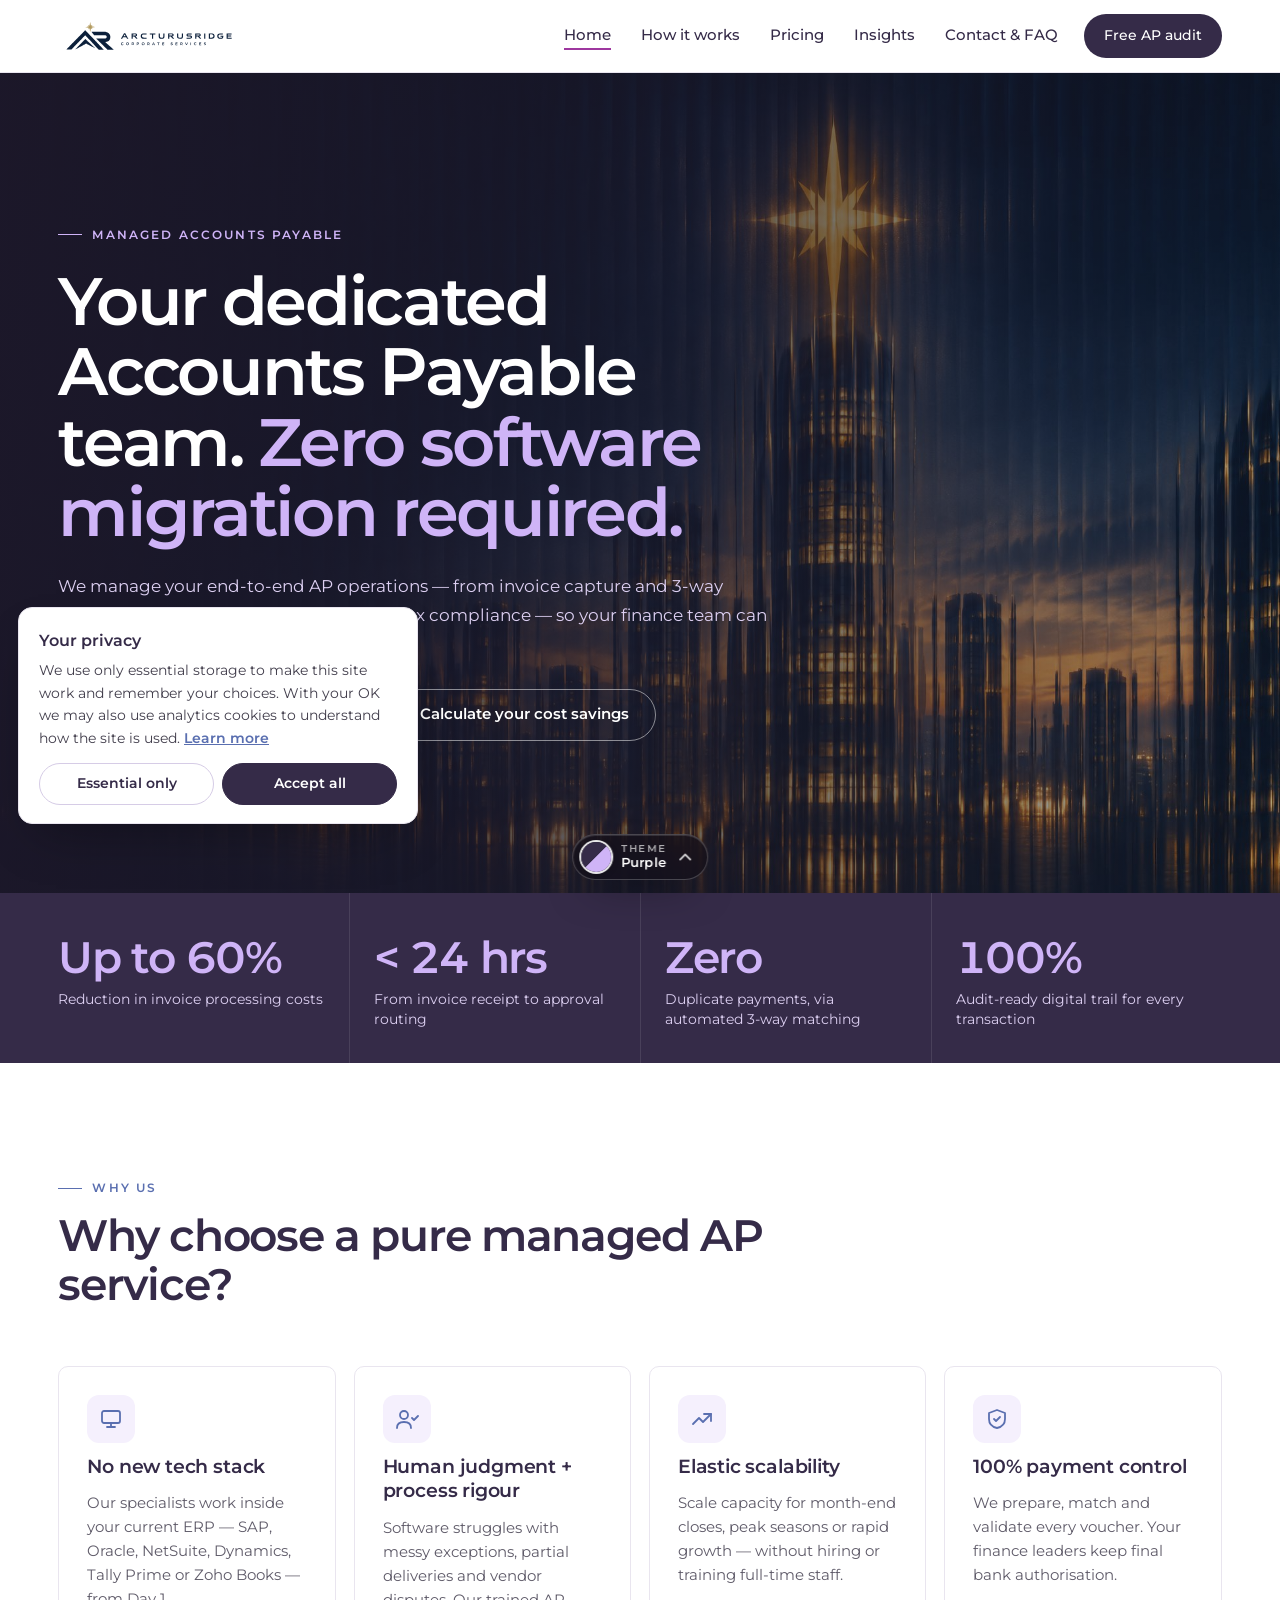
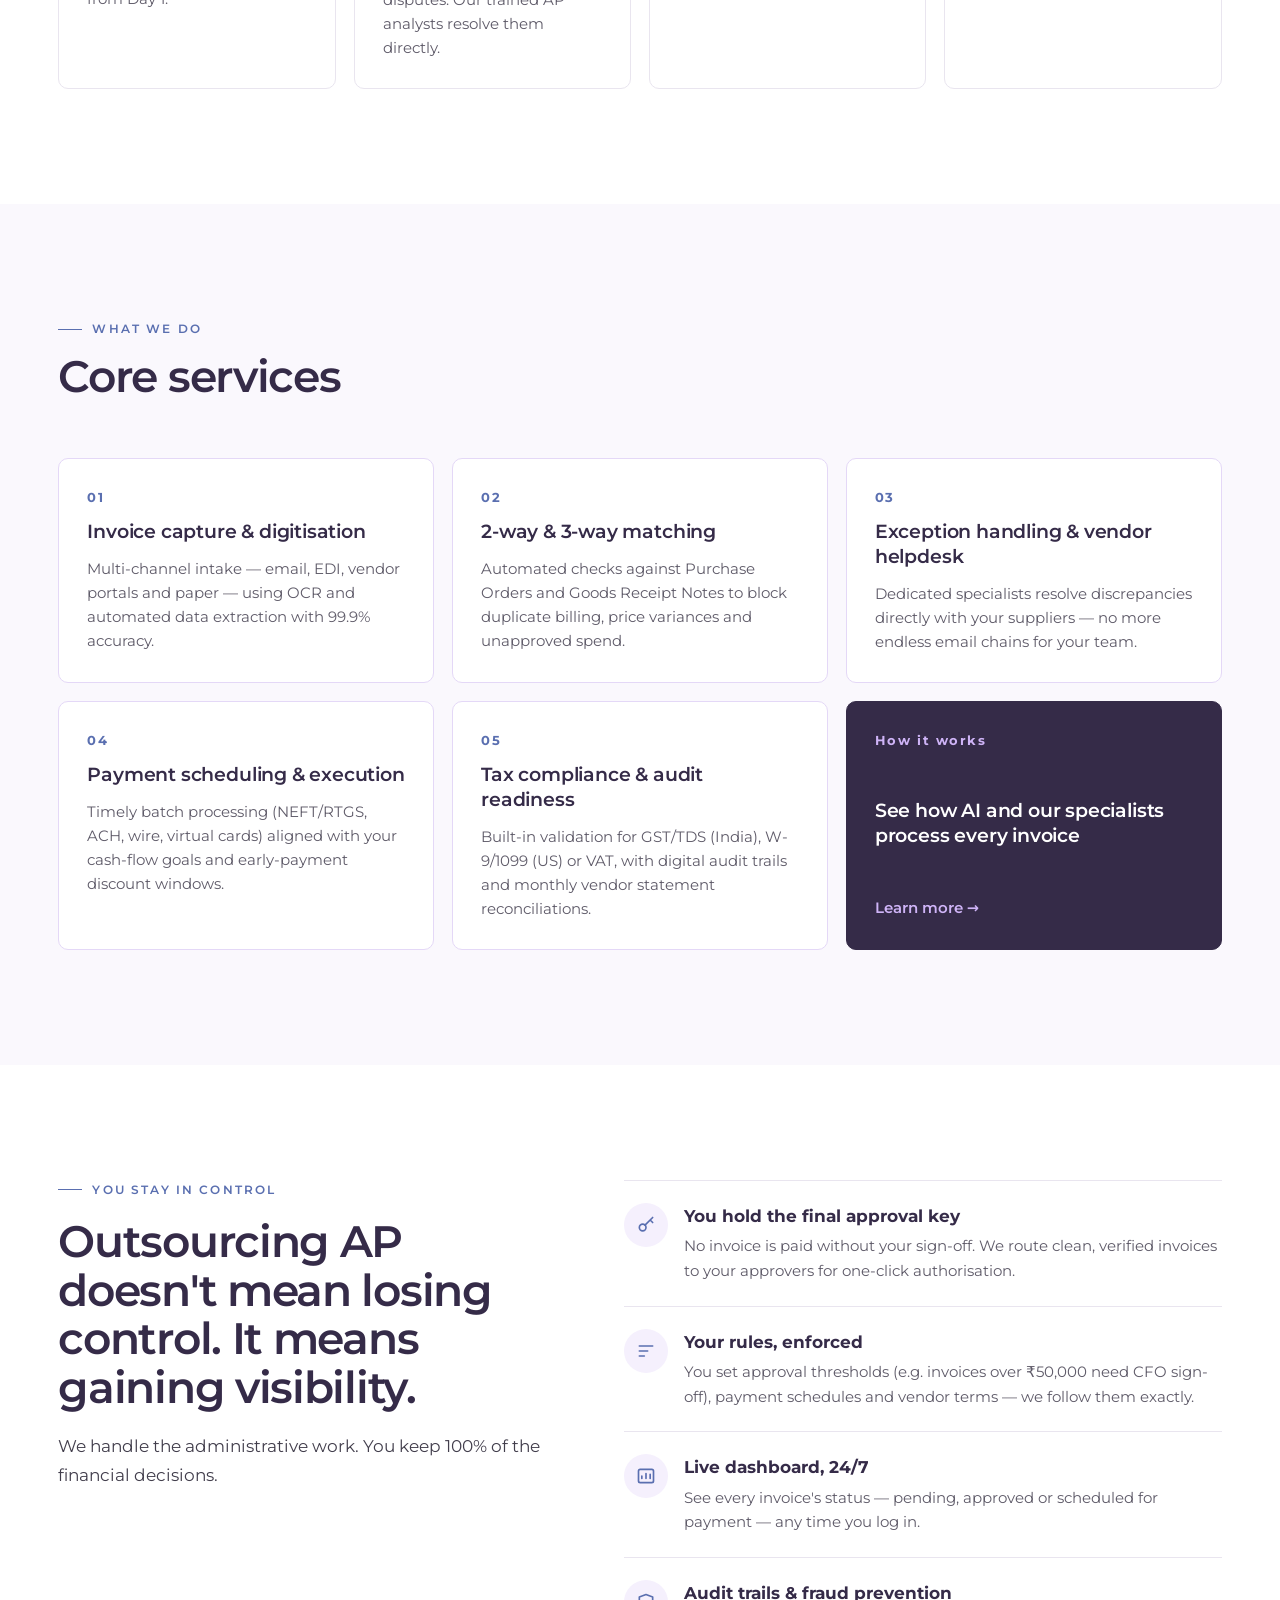
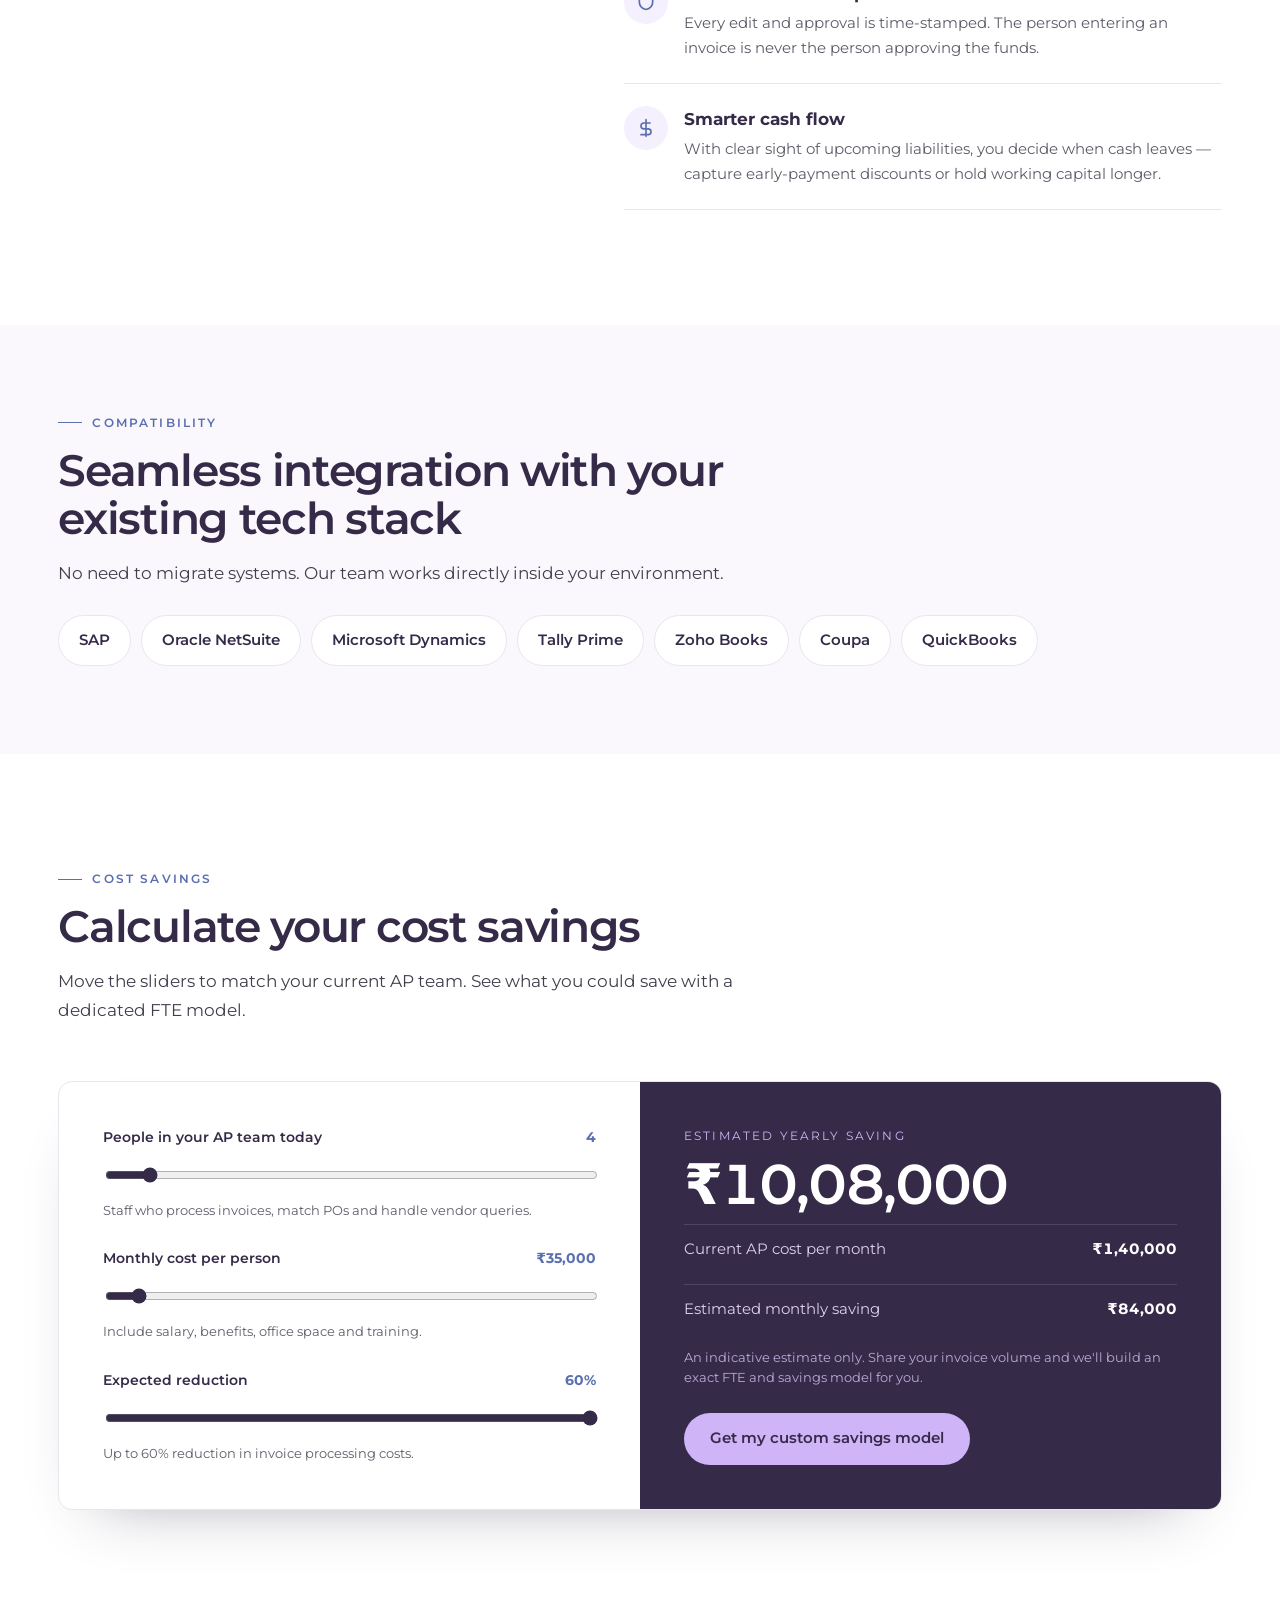
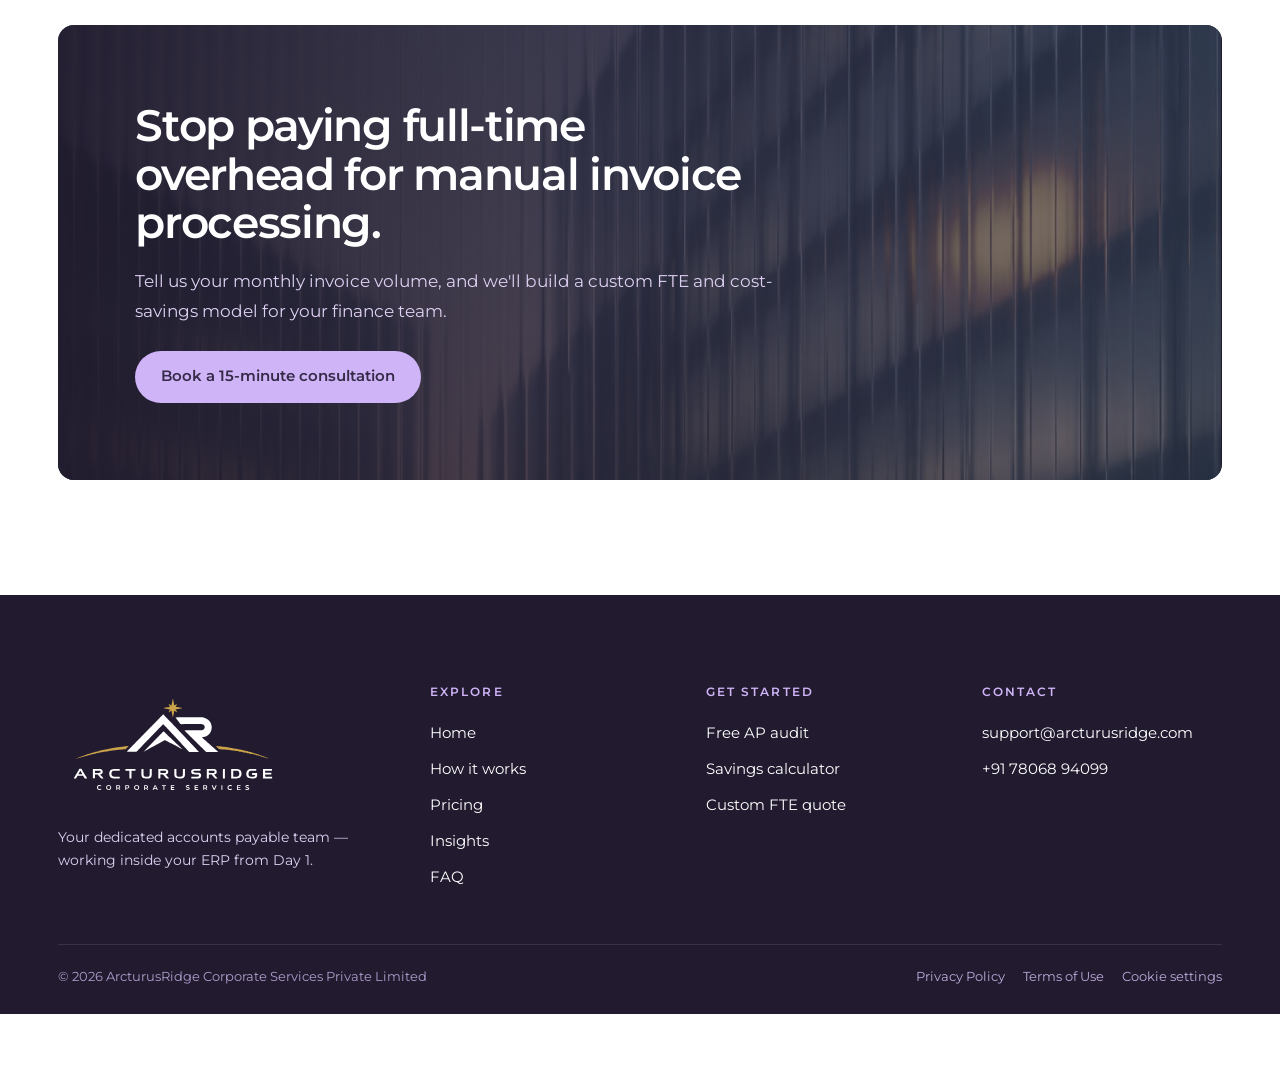
==== commit abfb394e: "Premium theme picker; add Wraith, Slate, Maroon, Amber" ====
--- a/index.html
+++ b/index.html
@@ -24,6 +24,10 @@
 html[data-theme=blue]{--navy:#181B3C;--navy2:#242E57;--navy3:#101229;--gold:#E0DCE8;--gold-line:#3D4F73;--gold-ink:#3D4F73;--gold-soft:#EFEDF4;--accent:#3D4F73;--ink:#15172B;--mute:#5B5E72;--body:#3B3E52;--line:#E4E2EA;--stone:#F5F4F4;--sh:24,27,60;--ov:16,18,41;--ac:61,79,115;--hl:224,220,232;--od1:#D5D8E6;--od2:#A3A8C2;--od3:#9196B2;--t1:#F1EFF5;--t2:#E9E6F0;--t3:#E0DCE8;--b1:#D3D1DC;--b2:#DEDCE5;--b3:#E4E2EA;--b4:#EFEEF2;--g1:#6A6D82;--g2:#9EA1B4;--goldh:#ECE9F2}
 html[data-theme=red]{--navy:#3A1010;--navy2:#561818;--navy3:#260909;--gold:#FF9999;--gold-line:#FF9999;--gold-ink:#B02A2A;--gold-soft:#FFF1F1;--accent:#CC3333;--ink:#1F1414;--mute:#6A5A5A;--body:#4A3B3B;--line:#F0E2E2;--stone:#FFF8F8;--sh:58,16,16;--ov:38,9,9;--ac:204,51,51;--hl:255,153,153;--od1:#F2D6D6;--od2:#D4AAAA;--od3:#C49A9A;--t1:#FFF0F0;--t2:#FFE4E4;--t3:#FFCCCC;--b1:#E6D2D2;--b2:#EEDDDD;--b3:#F0E2E2;--b4:#F8EEEE;--g1:#7A6666;--g2:#B09A9A;--goldh:#FFB3B3}
 html[data-theme=burgundy]{--navy:#4D182C;--navy2:#60213A;--navy3:#35101F;--gold:#D9A89A;--gold-line:#B07A6B;--gold-ink:#8A4A3E;--gold-soft:#F4EEEB;--accent:#8C3A50;--ink:#1E2240;--mute:#5E5A63;--body:#3D3A47;--line:#E4DCD7;--stone:#F3EFEC;--sh:77,24,44;--ov:45,14,26;--ac:140,58,80;--hl:217,168,154;--od1:#E8D6D2;--od2:#C9A9A3;--od3:#B9958F;--t1:#F6F1EE;--t2:#EFE6E2;--t3:#D8D1CD;--b1:#D9CFCA;--b2:#E3DBD6;--b3:#E4DCD7;--b4:#F1ECE9;--g1:#6E6670;--g2:#A69CA0;--goldh:#E6BFB3}
+html[data-theme=wraith]{--navy:#1E1702;--navy2:#342005;--navy3:#140F01;--gold:#C9C5A4;--gold-line:#8C886B;--gold-ink:#047C58;--gold-soft:#F1F0EA;--accent:#047C58;--ink:#1E1702;--mute:#5F5C4E;--body:#3B382C;--line:#E5E3E4;--stone:#F2F1F0;--sh:30,23,2;--ov:20,15,1;--ac:4,124,88;--hl:201,197,164;--od1:#E5E3E4;--od2:#B5B29A;--od3:#B5B29A;--t1:#F4F3F1;--t2:#ECEAE7;--t3:#E5E3E4;--b1:#E5E3E4;--b2:#E5E3E4;--b3:#E5E3E4;--b4:#F4F3F1;--g1:#5F5C4E;--g2:#A3A1A8;--goldh:#DAD6B8}
+html[data-theme=slate]{--navy:#3A3B4F;--navy2:#4A4C65;--navy3:#262735;--gold:#BFC4E0;--gold-line:#8A90AE;--gold-ink:#4F5873;--gold-soft:#F2F3F8;--accent:#5A6488;--ink:#20212C;--mute:#5E5D63;--body:#3E3D45;--line:#E3E4EB;--stone:#F5F5F8;--sh:58,59,79;--ov:38,39,53;--ac:90,100,136;--hl:191,196,224;--od1:#D6D8E6;--od2:#A6A9C2;--od3:#A6A9C2;--t1:#F2F3F7;--t2:#E8E9F0;--t3:#DCDEE8;--b1:#E3E4EB;--b2:#E3E4EB;--b3:#E3E4EB;--b4:#F2F3F7;--g1:#5E5D63;--g2:#A3A1A8;--goldh:#D3D7EE}
+html[data-theme=maroon]{--navy:#4A0D2F;--navy2:#661642;--navy3:#320820;--gold:#F2A7CD;--gold-line:#D45C99;--gold-ink:#A11C62;--gold-soft:#FBEFF5;--accent:#C4267A;--ink:#2A0A1B;--mute:#5E5D63;--body:#3E3D45;--line:#EEDDE6;--stone:#FBF5F8;--sh:74,13,47;--ov:50,8,32;--ac:196,38,122;--hl:242,167,205;--od1:#F0D3E2;--od2:#CF9DB8;--od3:#CF9DB8;--t1:#FCF2F7;--t2:#F6E4EE;--t3:#EFD2E1;--b1:#EEDDE6;--b2:#EEDDE6;--b3:#EEDDE6;--b4:#FCF2F7;--g1:#5E5D63;--g2:#A3A1A8;--goldh:#F7C0DC}
+html[data-theme=amber]{--navy:#2B2118;--navy2:#3D2F22;--navy3:#1C150F;--gold:#FFAA33;--gold-line:#FFB357;--gold-ink:#B8560B;--gold-soft:#FFF6EC;--accent:#E8650F;--ink:#221A12;--mute:#665A4F;--body:#43392F;--line:#F1E4D6;--stone:#FFF9F2;--sh:43,33,24;--ov:28,21,15;--ac:232,101,15;--hl:255,170,51;--od1:#F0E2D2;--od2:#C9B29A;--od3:#C9B29A;--t1:#FFF4E8;--t2:#FCE9D4;--t3:#F8DCC0;--b1:#F1E4D6;--b2:#F1E4D6;--b3:#F1E4D6;--b4:#FFF4E8;--g1:#665A4F;--g2:#A3A1A8;--goldh:#FFC066}
 *{box-sizing:border-box}
 html{-webkit-text-size-adjust:100%}
 body{margin:0;background:#fff;color:var(--ink);font-family:'Montserrat',system-ui,-apple-system,sans-serif;font-size:16px;line-height:1.65;overflow-x:hidden;-webkit-font-smoothing:antialiased}
@@ -346,17 +350,38 @@
 .cookie .rej{background:#fff;color:var(--navy);border:1px solid var(--b1)}
 .cookie .row button:hover{filter:brightness(1.08)}
 @media (max-width:720px){.cookie{left:12px;right:12px;width:auto;bottom:70px}}
-/* theme switcher */
-.themer{position:fixed;left:50%;bottom:18px;transform:translateX(-50%);z-index:60;display:flex;align-items:center;gap:6px;padding:6px 8px 6px 14px;background:rgba(255,255,255,.94);backdrop-filter:blur(10px);-webkit-backdrop-filter:blur(10px);border:1px solid rgba(0,0,0,.08);border-radius:999px;box-shadow:0 14px 34px -14px rgba(0,0,0,.35);font-size:12px;font-weight:600;color:#333}
-.themer .tl{letter-spacing:.12em;text-transform:uppercase;font-size:10.5px;color:#666;margin-right:4px}
-.themer button{display:flex;align-items:center;gap:7px;height:32px;padding:0 11px 0 7px;border:1px solid transparent;border-radius:999px;background:transparent;color:#333;font-size:12.5px;font-weight:600;cursor:pointer}
-.themer button:hover{background:#F2F2F2}
-.themer button[aria-pressed=true]{background:#fff;border-color:#CFCFCF;box-shadow:0 2px 8px -3px rgba(0,0,0,.25)}
-.themer .sw{width:18px;height:18px;border-radius:50%;flex:none;box-shadow:inset 0 0 0 1px rgba(0,0,0,.12)}
-.themer button:focus-visible{outline:2px solid #333;outline-offset:2px}
-@media (max-width:720px){.themer{left:12px;right:12px;transform:none;justify-content:space-between;padding:6px}.themer .tl{display:none}.themer button{padding:0 6px;gap:0}.themer button span.nm{display:none}.themer .sw{width:22px;height:22px}}
-body{padding-bottom:70px}
-.totop{bottom:76px}
+/* theme picker */
+.tp{position:fixed;left:50%;bottom:20px;transform:translateX(-50%);z-index:80;font-family:inherit}
+.tp-btn{display:flex;align-items:center;gap:10px;height:46px;padding:0 16px 0 8px;border-radius:999px;border:1px solid rgba(255,255,255,.22);background:rgba(18,16,26,.74);backdrop-filter:blur(16px) saturate(1.4);-webkit-backdrop-filter:blur(16px) saturate(1.4);color:#fff;font-size:13px;font-weight:600;letter-spacing:.01em;cursor:pointer;box-shadow:0 18px 40px -16px rgba(0,0,0,.55),inset 0 1px 0 rgba(255,255,255,.12);transition:transform .3s var(--ease),box-shadow .3s;font-family:inherit}
+.tp-btn:hover{transform:translateY(-2px);box-shadow:0 22px 46px -16px rgba(0,0,0,.6),inset 0 1px 0 rgba(255,255,255,.14)}
+.tp-btn .dot{width:30px;height:30px;border-radius:50%;flex:none;box-shadow:0 0 0 2px rgba(255,255,255,.9),0 2px 6px rgba(0,0,0,.35)}
+.tp-btn .lbl{display:flex;flex-direction:column;align-items:flex-start;line-height:1.15}
+.tp-btn .lbl small{font-size:9.5px;letter-spacing:.16em;text-transform:uppercase;opacity:.65;font-weight:600}
+.tp-btn svg{opacity:.75;margin-left:2px;transition:transform .3s var(--ease)}
+.tp.open .tp-btn svg{transform:rotate(180deg)}
+.tp-btn:focus-visible{outline:2px solid #fff;outline-offset:3px}
+.tp-panel{position:absolute;left:50%;bottom:calc(100% + 12px);width:min(600px,calc(100vw - 24px));transform:translate(-50%,10px) scale(.98);opacity:0;visibility:hidden;transform-origin:bottom center;transition:opacity .25s,transform .3s var(--ease),visibility .3s;background:rgba(255,255,255,.93);backdrop-filter:blur(22px) saturate(1.5);-webkit-backdrop-filter:blur(22px) saturate(1.5);border:1px solid rgba(255,255,255,.7);border-radius:20px;box-shadow:0 40px 80px -30px rgba(0,0,0,.55),0 0 0 1px rgba(0,0,0,.05);padding:18px}
+.tp.open .tp-panel{opacity:1;visibility:visible;transform:translate(-50%,0) scale(1)}
+.tp-head{display:flex;align-items:baseline;justify-content:space-between;gap:12px;margin:2px 4px 14px}
+.tp-head h2{margin:0;font-size:15px;font-weight:600;color:#1a1a1f;letter-spacing:-.01em}
+.tp-head p{margin:0;font-size:11.5px;color:#777}
+.tp-grid{display:grid;grid-template-columns:repeat(5,minmax(0,1fr));gap:10px}
+.tp-card{position:relative;display:flex;flex-direction:column;gap:7px;padding:6px 6px 9px;border-radius:14px;border:1px solid transparent;background:transparent;cursor:pointer;text-align:left;font-family:inherit;transition:background .2s,border-color .2s,transform .25s var(--ease)}
+.tp-card:hover{background:rgba(0,0,0,.045);transform:translateY(-2px)}
+.tp-card:focus-visible{outline:2px solid #1a1a1f;outline-offset:1px}
+.tp-card[aria-checked=true]{background:#fff;border-color:rgba(0,0,0,.12);box-shadow:0 10px 24px -14px rgba(0,0,0,.35)}
+.tp-prev{position:relative;display:block;height:58px;border-radius:10px;overflow:hidden;box-shadow:inset 0 0 0 1px rgba(0,0,0,.08)}
+.tp-prev i{position:absolute;inset:0}
+.tp-prev b{position:absolute;left:8px;top:12px;width:46%;height:6px;border-radius:3px}
+.tp-prev u{position:absolute;left:8px;top:24px;width:28%;height:6px;border-radius:3px;opacity:.55}
+.tp-card .nm{font-size:12.5px;font-weight:600;color:#1a1a1f;padding:0 2px}
+.tp-card .ds{font-size:10.5px;line-height:1.35;color:#888;padding:0 2px;margin-top:-5px}
+.tp-card .ck{position:absolute;top:10px;right:10px;width:20px;height:20px;border-radius:50%;background:#fff;color:#1a1a1f;display:flex;align-items:center;justify-content:center;box-shadow:0 2px 6px rgba(0,0,0,.25);opacity:0;transform:scale(.6);transition:opacity .2s,transform .25s var(--ease)}
+.tp-card[aria-checked=true] .ck{opacity:1;transform:scale(1)}
+@media (max-width:560px){.tp-grid{grid-template-columns:repeat(3,minmax(0,1fr))}.tp-head p{display:none}}
+html.tp-anim body,html.tp-anim body *{transition:background-color .45s ease,color .45s ease,border-color .45s ease!important}
+body{padding-bottom:78px}
+.totop{bottom:84px}
 </style>
 </head>
 <body>
@@ -1027,11 +1052,29 @@
 document.getElementById('ckRej').addEventListener('click',function(){save('essential')});
 document.addEventListener('click',function(e){var b=e.target.closest&&e.target.closest('[data-cookie-settings]');if(b){box.hidden=false;document.getElementById('ckRej').focus()}});})();
 </script>
-<div class="themer" role="group" aria-label="Colour theme"><span class="tl">Theme</span><button type="button" data-t="original" aria-pressed="false"><span class="sw" style="background:linear-gradient(135deg,#0B1F3A 50%,#C9A24A 50%)"></span><span class="nm">Original</span></button><button type="button" data-t="purple" aria-pressed="false"><span class="sw" style="background:linear-gradient(135deg,#352B48 50%,#CFB4F7 50%)"></span><span class="nm">Purple</span></button><button type="button" data-t="green" aria-pressed="false"><span class="sw" style="background:linear-gradient(135deg,#111827 50%,#22C55E 50%)"></span><span class="nm">Green</span></button><button type="button" data-t="blue" aria-pressed="false"><span class="sw" style="background:linear-gradient(135deg,#181B3C 50%,#E0DCE8 50%)"></span><span class="nm">Blue</span></button><button type="button" data-t="red" aria-pressed="false"><span class="sw" style="background:linear-gradient(135deg,#990000 50%,#FF9999 50%)"></span><span class="nm">Red</span></button><button type="button" data-t="burgundy" aria-pressed="false"><span class="sw" style="background:linear-gradient(135deg,#4D182C 50%,#D8D1CD 50%)"></span><span class="nm">Burgundy</span></button></div>
+<div class="tp" id="tp">
+<div class="tp-panel" id="tpPanel" role="dialog" aria-label="Choose a colour theme">
+<div class="tp-head"><h2>Colour theme</h2><p>Preview the site in each palette</p></div>
+<div class="tp-grid" role="radiogroup" aria-label="Colour themes"><button type="button" class="tp-card" role="radio" aria-checked="false" data-t="original" data-n="Original" data-c="linear-gradient(135deg,#0B1F3A 50%,#C9A24A 50%)"><span class="tp-prev"><i style="background:linear-gradient(160deg,#0B1F3A 0 58%,#F6F5F1 58%)"></i><b style="background:#C9A24A"></b><u style="background:#C9A24A"></u></span><span class="nm">Original</span><span class="ds">Navy & gold</span><span class="ck" aria-hidden="true"><svg width="11" height="11" viewBox="0 0 24 24" fill="none" stroke="currentColor" stroke-width="3.2" stroke-linecap="round" stroke-linejoin="round"><path d="M5 12l5 5 9-10"/></svg></span></button><button type="button" class="tp-card" role="radio" aria-checked="false" data-t="purple" data-n="Purple" data-c="linear-gradient(135deg,#352B48 50%,#CFB4F7 50%)"><span class="tp-prev"><i style="background:linear-gradient(160deg,#352B48 0 58%,#FAF8FD 58%)"></i><b style="background:#CFB4F7"></b><u style="background:#CFB4F7"></u></span><span class="nm">Purple</span><span class="ds">Plum & lavender</span><span class="ck" aria-hidden="true"><svg width="11" height="11" viewBox="0 0 24 24" fill="none" stroke="currentColor" stroke-width="3.2" stroke-linecap="round" stroke-linejoin="round"><path d="M5 12l5 5 9-10"/></svg></span></button><button type="button" class="tp-card" role="radio" aria-checked="false" data-t="burgundy" data-n="Burgundy" data-c="linear-gradient(135deg,#4D182C 50%,#D9A89A 50%)"><span class="tp-prev"><i style="background:linear-gradient(160deg,#4D182C 0 58%,#F3EFEC 58%)"></i><b style="background:#D9A89A"></b><u style="background:#D9A89A"></u></span><span class="nm">Burgundy</span><span class="ds">Wine & copper</span><span class="ck" aria-hidden="true"><svg width="11" height="11" viewBox="0 0 24 24" fill="none" stroke="currentColor" stroke-width="3.2" stroke-linecap="round" stroke-linejoin="round"><path d="M5 12l5 5 9-10"/></svg></span></button><button type="button" class="tp-card" role="radio" aria-checked="false" data-t="green" data-n="Green" data-c="linear-gradient(135deg,#111827 50%,#22C55E 50%)"><span class="tp-prev"><i style="background:linear-gradient(160deg,#111827 0 58%,#F9FAFB 58%)"></i><b style="background:#22C55E"></b><u style="background:#22C55E"></u></span><span class="nm">Green</span><span class="ds">Charcoal & emerald</span><span class="ck" aria-hidden="true"><svg width="11" height="11" viewBox="0 0 24 24" fill="none" stroke="currentColor" stroke-width="3.2" stroke-linecap="round" stroke-linejoin="round"><path d="M5 12l5 5 9-10"/></svg></span></button><button type="button" class="tp-card" role="radio" aria-checked="false" data-t="blue" data-n="Blue" data-c="linear-gradient(135deg,#181B3C 50%,#E0DCE8 50%)"><span class="tp-prev"><i style="background:linear-gradient(160deg,#181B3C 0 58%,#F5F4F4 58%)"></i><b style="background:#E0DCE8"></b><u style="background:#E0DCE8"></u></span><span class="nm">Blue</span><span class="ds">Indigo & mist</span><span class="ck" aria-hidden="true"><svg width="11" height="11" viewBox="0 0 24 24" fill="none" stroke="currentColor" stroke-width="3.2" stroke-linecap="round" stroke-linejoin="round"><path d="M5 12l5 5 9-10"/></svg></span></button><button type="button" class="tp-card" role="radio" aria-checked="false" data-t="wraith" data-n="Wraith" data-c="linear-gradient(135deg,#1E1702 50%,#047C58 50%)"><span class="tp-prev"><i style="background:linear-gradient(160deg,#1E1702 0 58%,#E5E3E4 58%)"></i><b style="background:#047C58"></b><u style="background:#047C58"></u></span><span class="nm">Wraith</span><span class="ds">Olive & forest</span><span class="ck" aria-hidden="true"><svg width="11" height="11" viewBox="0 0 24 24" fill="none" stroke="currentColor" stroke-width="3.2" stroke-linecap="round" stroke-linejoin="round"><path d="M5 12l5 5 9-10"/></svg></span></button><button type="button" class="tp-card" role="radio" aria-checked="false" data-t="slate" data-n="Slate" data-c="linear-gradient(135deg,#3A3B4F 50%,#BFC4E0 50%)"><span class="tp-prev"><i style="background:linear-gradient(160deg,#3A3B4F 0 58%,#F5F5F8 58%)"></i><b style="background:#BFC4E0"></b><u style="background:#BFC4E0"></u></span><span class="nm">Slate</span><span class="ds">Graphite & steel</span><span class="ck" aria-hidden="true"><svg width="11" height="11" viewBox="0 0 24 24" fill="none" stroke="currentColor" stroke-width="3.2" stroke-linecap="round" stroke-linejoin="round"><path d="M5 12l5 5 9-10"/></svg></span></button><button type="button" class="tp-card" role="radio" aria-checked="false" data-t="maroon" data-n="Maroon" data-c="linear-gradient(135deg,#4A0D2F 50%,#F2A7CD 50%)"><span class="tp-prev"><i style="background:linear-gradient(160deg,#4A0D2F 0 58%,#FBF5F8 58%)"></i><b style="background:#F2A7CD"></b><u style="background:#F2A7CD"></u></span><span class="nm">Maroon</span><span class="ds">Berry & rose</span><span class="ck" aria-hidden="true"><svg width="11" height="11" viewBox="0 0 24 24" fill="none" stroke="currentColor" stroke-width="3.2" stroke-linecap="round" stroke-linejoin="round"><path d="M5 12l5 5 9-10"/></svg></span></button><button type="button" class="tp-card" role="radio" aria-checked="false" data-t="amber" data-n="Amber" data-c="linear-gradient(135deg,#2B2118 50%,#FFAA33 50%)"><span class="tp-prev"><i style="background:linear-gradient(160deg,#2B2118 0 58%,#FFF9F2 58%)"></i><b style="background:#FFAA33"></b><u style="background:#FFAA33"></u></span><span class="nm">Amber</span><span class="ds">Espresso & amber</span><span class="ck" aria-hidden="true"><svg width="11" height="11" viewBox="0 0 24 24" fill="none" stroke="currentColor" stroke-width="3.2" stroke-linecap="round" stroke-linejoin="round"><path d="M5 12l5 5 9-10"/></svg></span></button><button type="button" class="tp-card" role="radio" aria-checked="false" data-t="red" data-n="Red" data-c="linear-gradient(135deg,#3A1010 50%,#FF9999 50%)"><span class="tp-prev"><i style="background:linear-gradient(160deg,#3A1010 0 58%,#FFF8F8 58%)"></i><b style="background:#FF9999"></b><u style="background:#FF9999"></u></span><span class="nm">Red</span><span class="ds">Maroon & coral</span><span class="ck" aria-hidden="true"><svg width="11" height="11" viewBox="0 0 24 24" fill="none" stroke="currentColor" stroke-width="3.2" stroke-linecap="round" stroke-linejoin="round"><path d="M5 12l5 5 9-10"/></svg></span></button></div>
+</div>
+<button type="button" class="tp-btn" id="tpBtn" aria-expanded="false" aria-controls="tpPanel"><span class="dot" id="tpDot"></span><span class="lbl"><small>Theme</small><span id="tpName">Purple</span></span><svg width="12" height="8" viewBox="0 0 12 8" aria-hidden="true"><path d="M1 6.5l5-5 5 5" fill="none" stroke="currentColor" stroke-width="1.8" stroke-linecap="round" stroke-linejoin="round"/></svg></button>
+</div>
 <script>
-(function(){var d=document.documentElement,t='purple';try{t=localStorage.getItem('ar-theme')||t}catch(e){}
-function set(x){d.setAttribute('data-theme',x);document.querySelectorAll('.themer button').forEach(function(b){b.setAttribute('aria-pressed',b.dataset.t===x?'true':'false')});try{localStorage.setItem('ar-theme',x)}catch(e){}}
-set(t);document.querySelectorAll('.themer button').forEach(function(b){b.addEventListener('click',function(){set(b.dataset.t)})});})();
+(function(){var d=document.documentElement,tp=document.getElementById('tp'),btn=document.getElementById('tpBtn'),cards=[].slice.call(tp.querySelectorAll('.tp-card')),t='purple',timer;
+try{t=localStorage.getItem('ar-theme')||t}catch(e){}
+if(!cards.some(function(c){return c.dataset.t===t}))t='purple';
+function set(x,anim){if(anim){d.classList.add('tp-anim');clearTimeout(timer);timer=setTimeout(function(){d.classList.remove('tp-anim')},520)}
+d.setAttribute('data-theme',x);var cur=cards[0];cards.forEach(function(c){var on=c.dataset.t===x;c.setAttribute('aria-checked',on?'true':'false');c.tabIndex=on?0:-1;if(on)cur=c});
+document.getElementById('tpDot').style.background=cur.dataset.c;document.getElementById('tpName').textContent=cur.dataset.n;try{localStorage.setItem('ar-theme',x)}catch(e){}}
+function open(o){tp.classList.toggle('open',o);btn.setAttribute('aria-expanded',o?'true':'false');if(o){var c=tp.querySelector('[aria-checked=true]');setTimeout(function(){if(c)c.focus()},60)}}
+set(t,false);
+btn.addEventListener('click',function(){open(!tp.classList.contains('open'))});
+cards.forEach(function(c,i){c.addEventListener('click',function(){set(c.dataset.t,true)});
+c.addEventListener('keydown',function(e){var k=e.key,n=null,cols=window.innerWidth<=560?3:5;
+if(k==='ArrowRight')n=i+1;else if(k==='ArrowLeft')n=i-1;else if(k==='ArrowDown')n=i+cols;else if(k==='ArrowUp')n=i-cols;
+if(n!==null){e.preventDefault();n=(n+cards.length)%cards.length;cards[n].focus();set(cards[n].dataset.t,true)}})});
+document.addEventListener('keydown',function(e){if(e.key==='Escape'&&tp.classList.contains('open')){open(false);btn.focus()}});
+document.addEventListener('click',function(e){if(tp.classList.contains('open')&&!tp.contains(e.target))open(false)});})();
 </script>
 </body>
 </html>
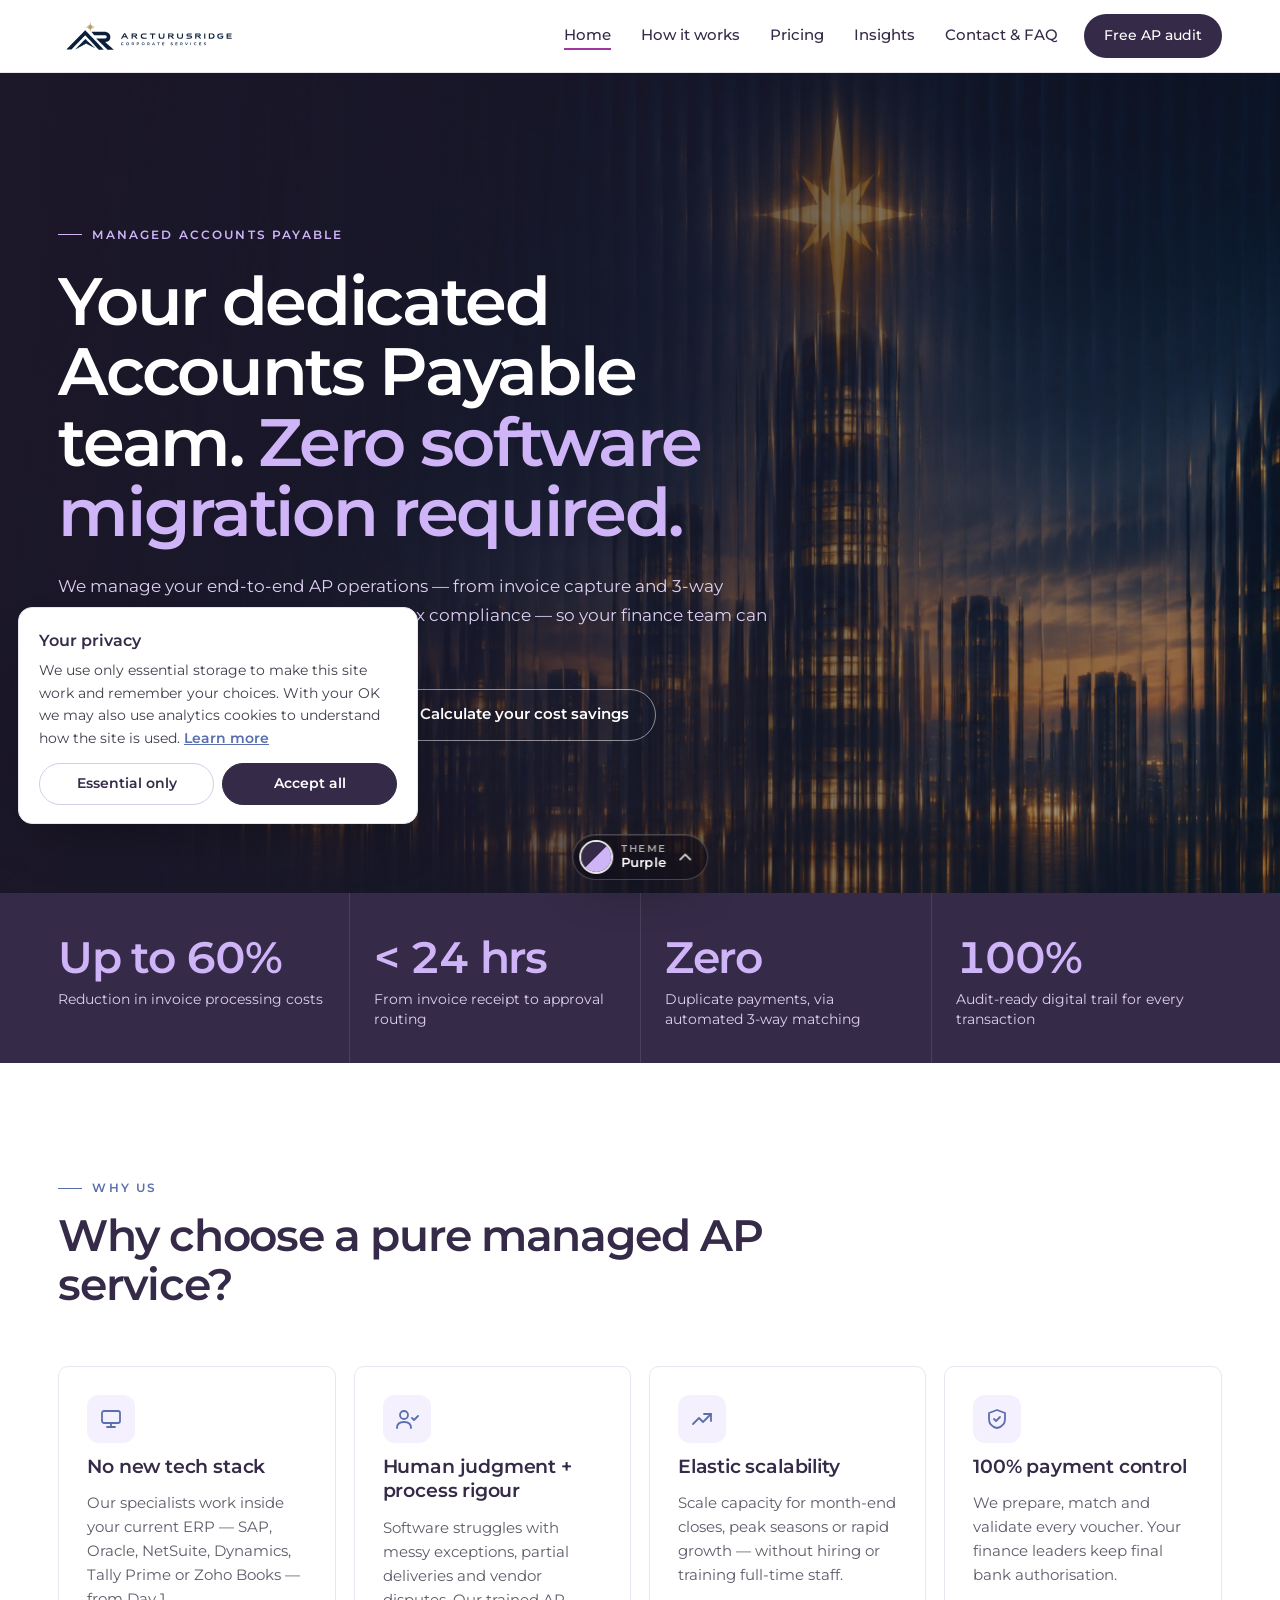
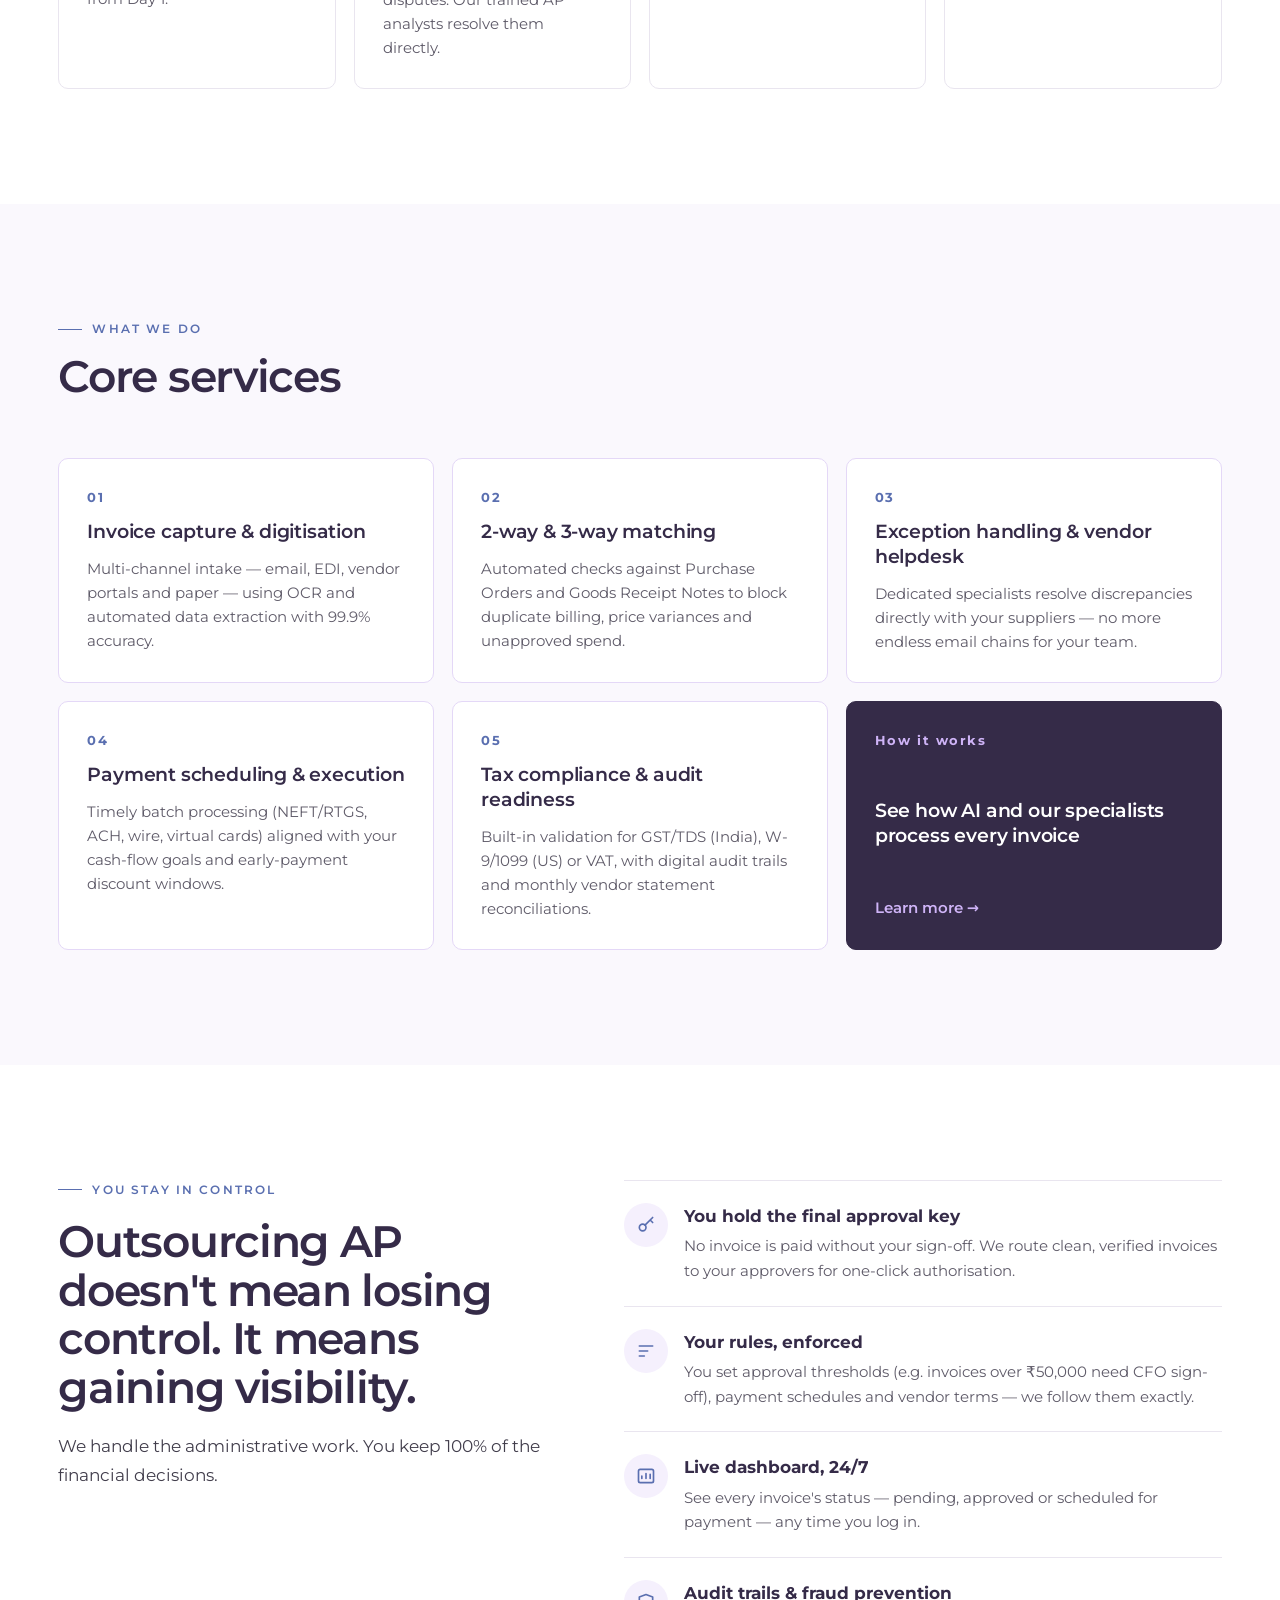
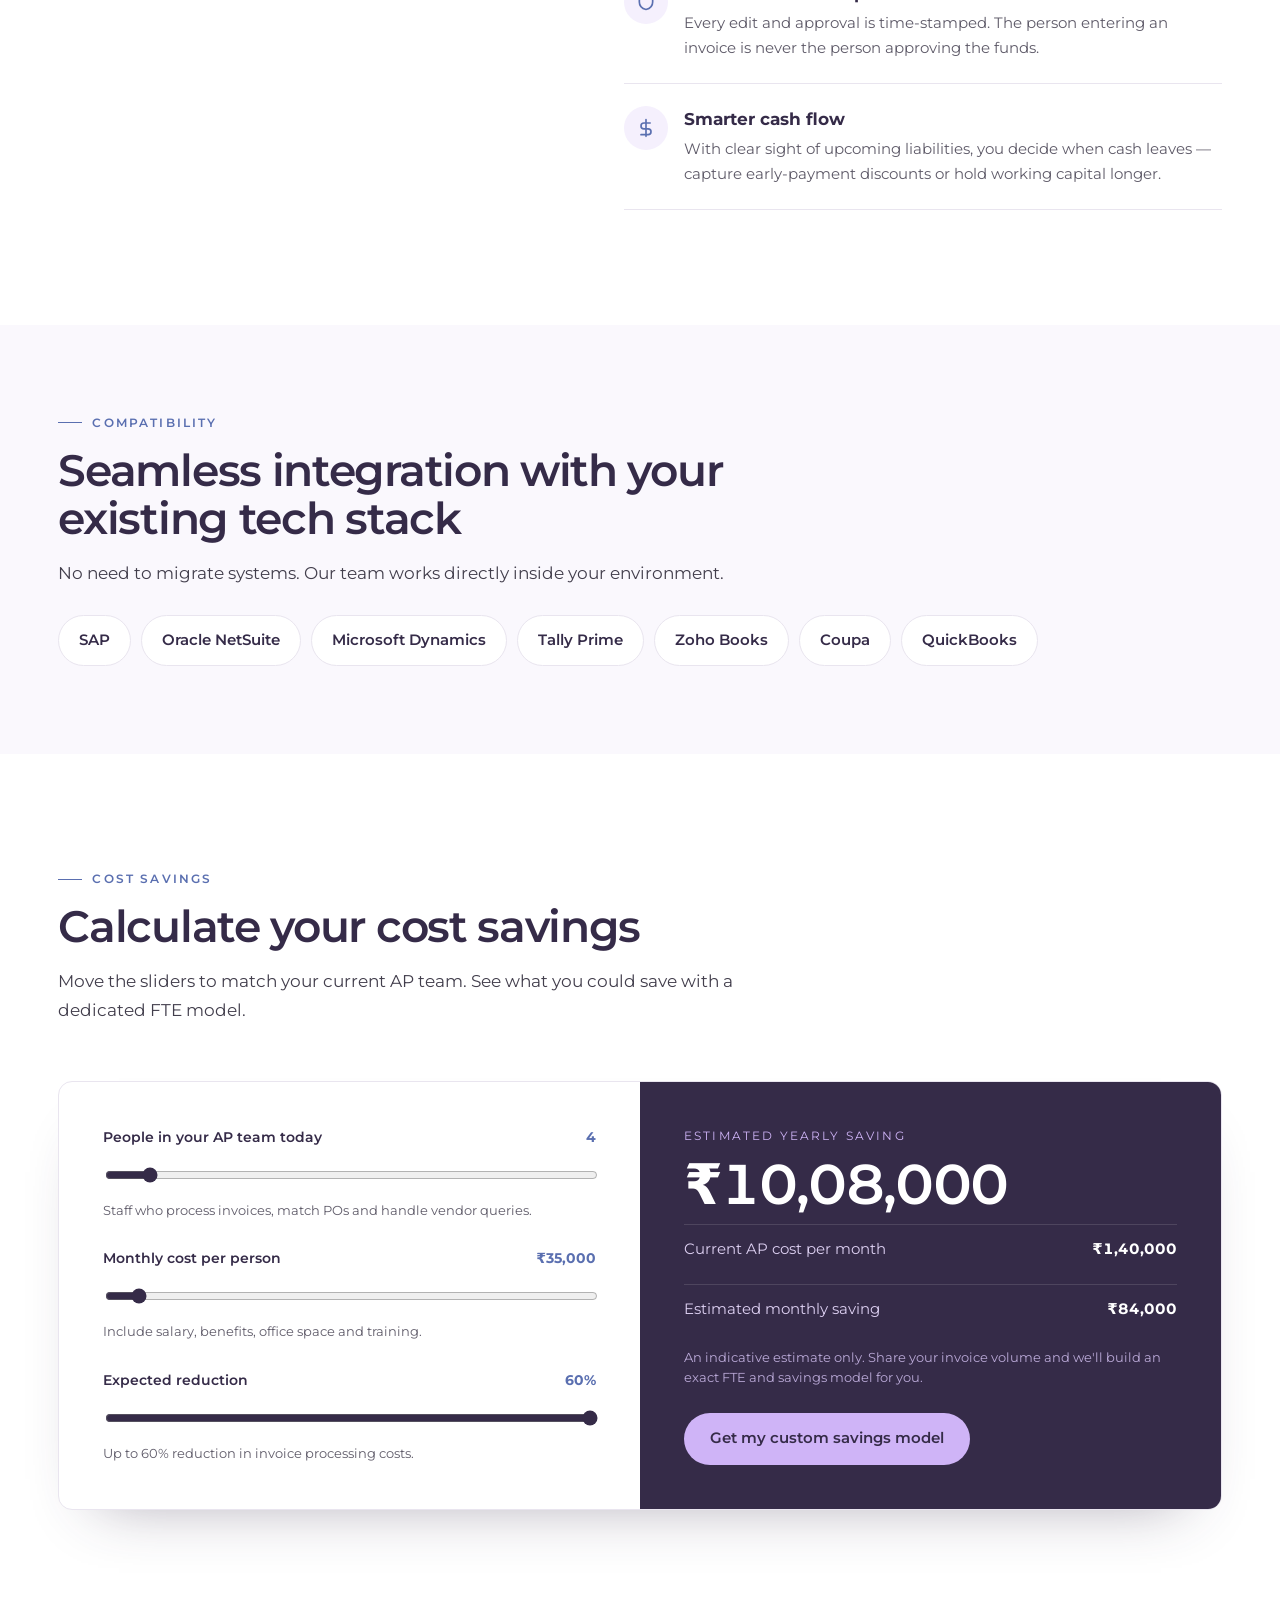
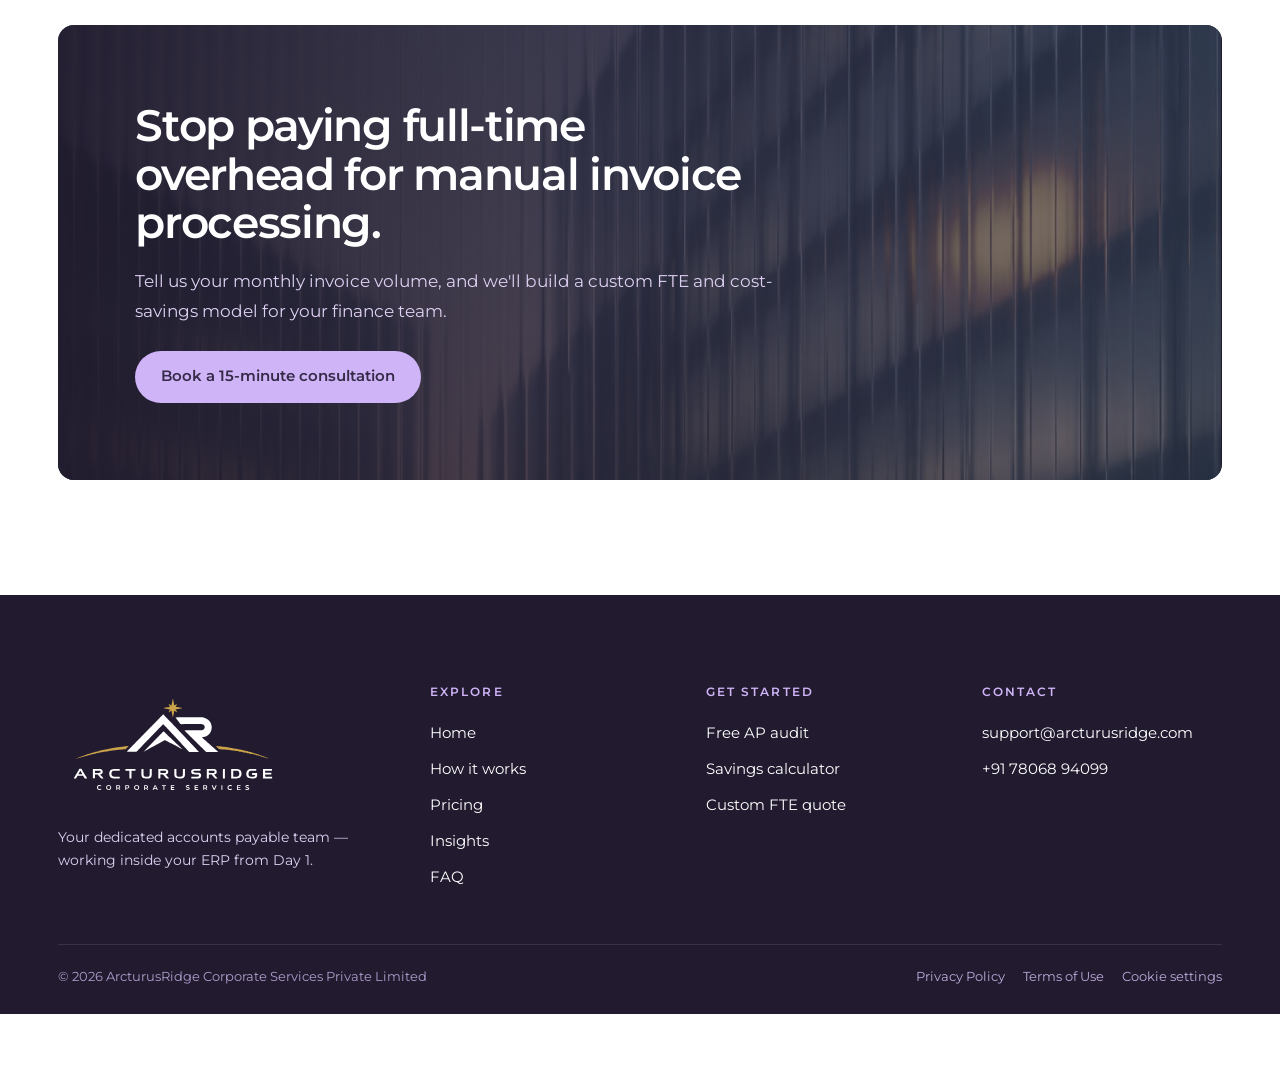
==== commit 498d2fe2: "Smoother animations and page transitions" ====
--- a/index.html
+++ b/index.html
@@ -350,6 +350,62 @@
 .cookie .rej{background:#fff;color:var(--navy);border:1px solid var(--b1)}
 .cookie .row button:hover{filter:brightness(1.08)}
 @media (max-width:720px){.cookie{left:12px;right:12px;width:auto;bottom:70px}}
+
+/* ===== motion layer ===== */
+:root{--ease2:cubic-bezier(.16,1,.3,1)}
+/* page transitions */
+.page.active{animation:pagein2 .6s var(--ease2)}
+@keyframes pagein2{from{opacity:0;transform:translateY(14px)}to{opacity:1;transform:none}}
+.hd{view-transition-name:site-header}
+.tp{view-transition-name:theme-picker}
+::view-transition-old(root){animation:vt-out .22s ease-in both}
+::view-transition-new(root){animation:vt-in .55s var(--ease2) both}
+@keyframes vt-out{to{opacity:0;transform:translateY(-10px)}}
+@keyframes vt-in{from{opacity:0;transform:translateY(16px)}}
+/* scroll progress */
+.prog{position:fixed;left:0;top:0;right:0;height:2px;z-index:90;background:var(--accent);transform-origin:0 50%;transform:scaleX(0);pointer-events:none}
+/* header hide / show */
+.hd{transition:box-shadow .3s,transform .5s var(--ease2)}
+.hd.hide{transform:translateY(-100%)}
+/* richer reveals */
+.rv{opacity:0;transform:translateY(28px);filter:blur(6px);transition:opacity .9s var(--ease2),transform 1s var(--ease2),filter .9s var(--ease2)}
+.rv.on{opacity:1;transform:none;filter:none}
+.rv .eyebrow::before{transform:scaleX(0);transform-origin:left;transition:transform .9s .25s var(--ease2)}
+.rv.on .eyebrow::before{transform:scaleX(1)}
+.rv-clip{opacity:1!important;transform:none!important;filter:none!important;clip-path:inset(14% 0 14% 0);transition:clip-path 1.3s var(--ease2)!important}
+.rv-clip.on{clip-path:inset(0 0 0 0)}
+.rv-clip img,.rv-clip video{transform:scale(1.12);transition:transform 1.6s var(--ease2)}
+.rv-clip.on img,.rv-clip.on video{transform:none}
+/* hero: word-by-word headline, cinematic background */
+.hero .h1.wsplit{opacity:1;transform:none;animation:none}
+.hero .w{display:inline-block;overflow:hidden;vertical-align:top;padding-bottom:.1em;margin-bottom:-.1em}
+.hero .w>span{display:inline-block;transform:translateY(108%);animation:wordup 1s var(--ease2) forwards;animation-delay:calc(var(--i) * 55ms + 150ms)}
+@keyframes wordup{to{transform:none}}
+.hero .in:not(.h1){animation-duration:1s;animation-timing-function:var(--ease2)}
+.hero .eyebrow.in{animation-delay:.05s}.hero .lead.in{animation-delay:.55s}.hero .ctas.in{animation-delay:.7s}
+.hero .bg{animation:kb 2.8s var(--ease2) both;translate:0 var(--py,0px)}
+@keyframes kb{from{transform:scale(1.14);filter:brightness(.55) saturate(.8)}to{transform:scale(1.02);filter:none}}
+/* buttons: light sweep + press */
+.btn{position:relative;overflow:hidden;isolation:isolate;transition:background .25s,color .25s,border-color .25s,transform .2s var(--ease2),box-shadow .3s}
+.btn::after{content:'';position:absolute;inset:0;z-index:-1;background:linear-gradient(110deg,transparent 25%,rgba(255,255,255,.32) 50%,transparent 75%);transform:translateX(-130%);transition:transform .8s var(--ease2);pointer-events:none}
+.btn:hover::after{transform:translateX(130%)}
+.btn:active{transform:scale(.97)}
+.btn:hover svg{transform:translateX(4px)}
+/* cards: cursor spotlight */
+.card,.inc{position:relative;isolation:isolate}
+.card::before,.inc::before{content:'';position:absolute;inset:0;z-index:-1;border-radius:inherit;background:radial-gradient(420px circle at var(--mx,50%) var(--my,50%),rgba(var(--hl),.16),transparent 45%);opacity:0;transition:opacity .4s;pointer-events:none}
+.card:hover::before,.inc:hover::before{opacity:1}
+.card{transition:border-color .3s,transform .5s var(--ease2),box-shadow .5s var(--ease2)}
+/* mobile menu items cascade */
+.mmenu a{opacity:0;transform:translateY(14px);transition:opacity .5s var(--ease2),transform .6s var(--ease2)}
+.menu-open .mmenu a{opacity:1;transform:none}
+.menu-open .mmenu a:nth-child(1){transition-delay:.06s}.menu-open .mmenu a:nth-child(2){transition-delay:.11s}.menu-open .mmenu a:nth-child(3){transition-delay:.16s}.menu-open .mmenu a:nth-child(4){transition-delay:.21s}.menu-open .mmenu a:nth-child(5){transition-delay:.26s}.menu-open .mmenu a:nth-child(6){transition-delay:.31s}
+/* reduced motion: everything visible, nothing moves */
+@media (prefers-reduced-motion:reduce){
+.rv,.rv-clip,.rv-clip img,.rv-clip video{opacity:1!important;transform:none!important;filter:none!important;clip-path:none!important}
+.hero .w>span{transform:none}.hero .bg{translate:none}.hd.hide{transform:none}.mmenu a{opacity:1;transform:none}
+::view-transition-old(root),::view-transition-new(root){animation:none}}
+
 /* theme picker */
 .tp{position:fixed;left:50%;bottom:20px;transform:translateX(-50%);z-index:80;font-family:inherit}
 .tp-btn{display:flex;align-items:center;gap:10px;height:46px;padding:0 16px 0 8px;border-radius:999px;border:1px solid rgba(255,255,255,.22);background:rgba(18,16,26,.74);backdrop-filter:blur(16px) saturate(1.4);-webkit-backdrop-filter:blur(16px) saturate(1.4);color:#fff;font-size:13px;font-weight:600;letter-spacing:.01em;cursor:pointer;box-shadow:0 18px 40px -16px rgba(0,0,0,.55),inset 0 1px 0 rgba(255,255,255,.12);transition:transform .3s var(--ease),box-shadow .3s;font-family:inherit}
@@ -385,6 +441,7 @@
 </style>
 </head>
 <body>
+<div class="prog" id="prog" aria-hidden="true"></div>
 <a class="skip" href="#main">Skip to content</a>
 
 <header class="hd" id="hd">
@@ -889,7 +946,42 @@
       io.unobserve(e.target);
     });
   }, { threshold: 0.12, rootMargin: '0px 0px -30px 0px' }) : null;
-  function arm(scope) { $$('.rv', scope).forEach(function (el) { if (el.classList.contains('on')) return; if (io && !reduce) io.observe(el); else el.classList.add('on'); }); }
+  function arm(scope) {
+    $$('.rv', scope).forEach(function (el) {
+      if (el.classList.contains('on')) return;
+      if (!/\bd[1-4]\b/.test(el.className) && !el.classList.contains('rv-clip') && el.parentElement) {
+        var sib = [].filter.call(el.parentElement.children, function (c) { return c.classList.contains('rv'); });
+        var i = sib.indexOf(el); if (i > 0) el.style.transitionDelay = Math.min(i, 6) * 0.08 + 's';
+      }
+      if (io && !reduce) io.observe(el); else el.classList.add('on');
+    });
+  }
+  /* media reveal, hero split and parallax, card spotlight */
+  $$('.cinfo .photo, .band').forEach(function (el) { el.classList.add('rv', 'rv-clip'); });
+  $$('.hero .h1.in').forEach(function (h) {
+    var i = 0;
+    (function walk(node) {
+      [].slice.call(node.childNodes).forEach(function (n) {
+        if (n.nodeType === 3) {
+          var frag = document.createDocumentFragment();
+          n.textContent.split(/(\s+)/).forEach(function (part) {
+            if (!part) return;
+            if (/^\s+$/.test(part)) { frag.appendChild(document.createTextNode(' ')); return; }
+            var w = document.createElement('span'); w.className = 'w';
+            var inner = document.createElement('span'); inner.textContent = part; inner.style.setProperty('--i', i++);
+            w.appendChild(inner); frag.appendChild(w);
+          });
+          n.parentNode.replaceChild(frag, n);
+        } else if (n.nodeType === 1) walk(n);
+      });
+    })(h);
+    h.classList.remove('in'); h.classList.add('wsplit');
+  });
+  var heroBg = $$('.hero .bg'), heroSec = $('.hero');
+  if (!reduce) {
+    var spot = function (e) { var r = this.getBoundingClientRect(); this.style.setProperty('--mx', (e.clientX - r.left) + 'px'); this.style.setProperty('--my', (e.clientY - r.top) + 'px'); };
+    $$('.card, .inc').forEach(function (c) { c.addEventListener('pointermove', spot); });
+  }
 
   /* loop videos: play only on screen */
   if ('IntersectionObserver' in window && !reduce) {
@@ -911,7 +1003,8 @@
     var target = SECTIONS[h] ? document.getElementById(h) : null;
     setMenu(false);
     if (page !== current) {
-      Object.keys(pages).forEach(function (k) { pages[k].classList.toggle('active', k === page); });
+      var swap = function () { Object.keys(pages).forEach(function (k) { pages[k].classList.toggle('active', k === page); }); if (!target) window.scrollTo(0, 0); };
+      if (document.startViewTransition && !reduce && current) document.startViewTransition(swap); else swap();
       $$('[data-nav]').forEach(function (a) { if (a.dataset.nav === page) a.setAttribute('aria-current', 'page'); else a.removeAttribute('aria-current'); });
       current = page; document.title = TITLES[page];
       arm(pages[page]);
@@ -938,7 +1031,18 @@
 
   /* header + back to top */
   var hd = $('#hd'), top = $('#totop');
-  window.addEventListener('scroll', function () { var y = window.scrollY; hd.classList.toggle('shadow', y > 8); top.classList.toggle('show', y > 900); }, { passive: true });
+  var lastY = 0, prog = $('#prog'), ticking = false;
+  function onScroll() {
+    ticking = false;
+    var y = window.scrollY, max = document.documentElement.scrollHeight - window.innerHeight;
+    hd.classList.toggle('shadow', y > 8); top.classList.toggle('show', y > 900);
+    if (!document.body.classList.contains('menu-open')) hd.classList.toggle('hide', y > 320 && y > lastY + 2 ? true : (y < lastY - 2 || y <= 320) ? false : hd.classList.contains('hide'));
+    lastY = y;
+    if (prog) prog.style.transform = 'scaleX(' + (max > 0 ? Math.min(1, y / max) : 0) + ')';
+    if (!reduce && current === 'home' && heroSec && y < heroSec.offsetHeight) heroBg.forEach(function (b) { b.style.setProperty('--py', (y * 0.25).toFixed(1) + 'px'); });
+  }
+  window.addEventListener('scroll', function () { if (!ticking) { ticking = true; requestAnimationFrame(onScroll); } }, { passive: true });
+  document.addEventListener('focusin', function (e) { if (hd.contains(e.target)) hd.classList.remove('hide'); });
   top.addEventListener('click', function () { window.scrollTo({ top: 0, behavior: reduce ? 'auto' : 'smooth' }); });
 
   /* timeline fill */
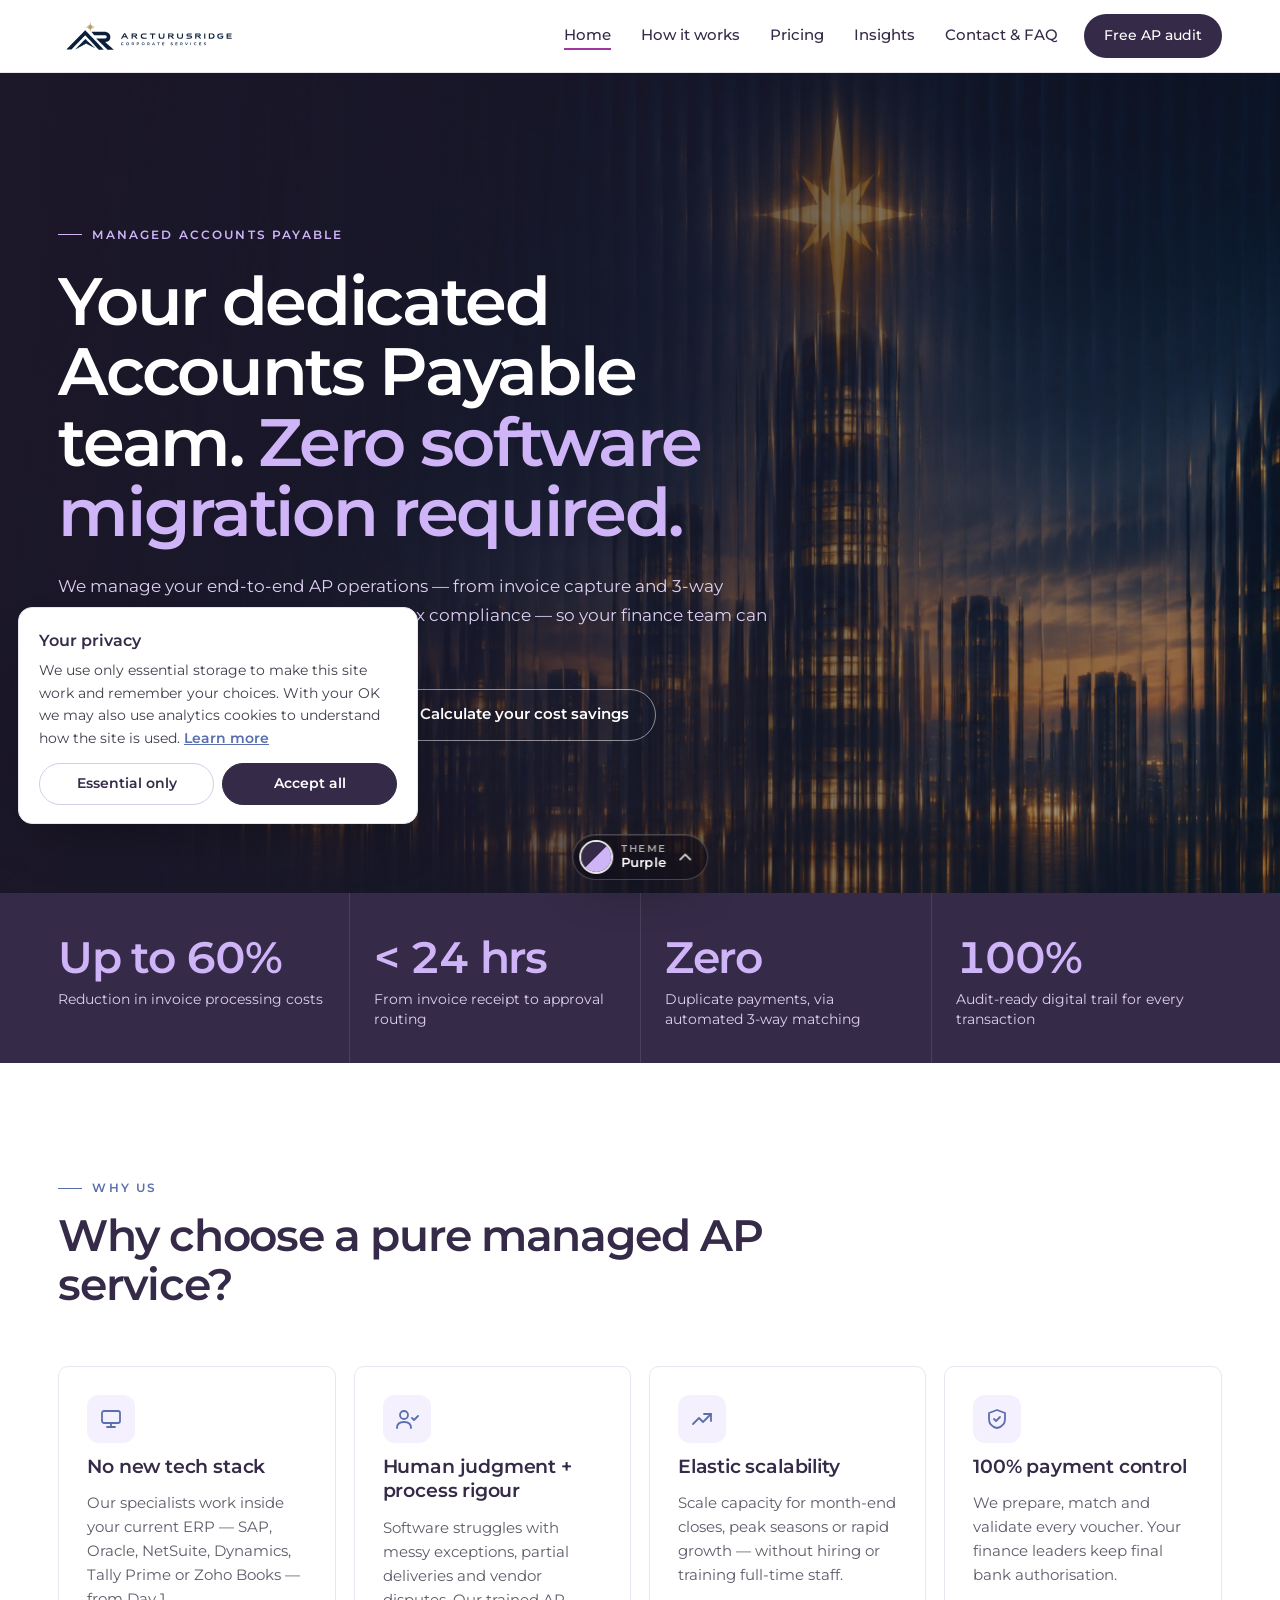
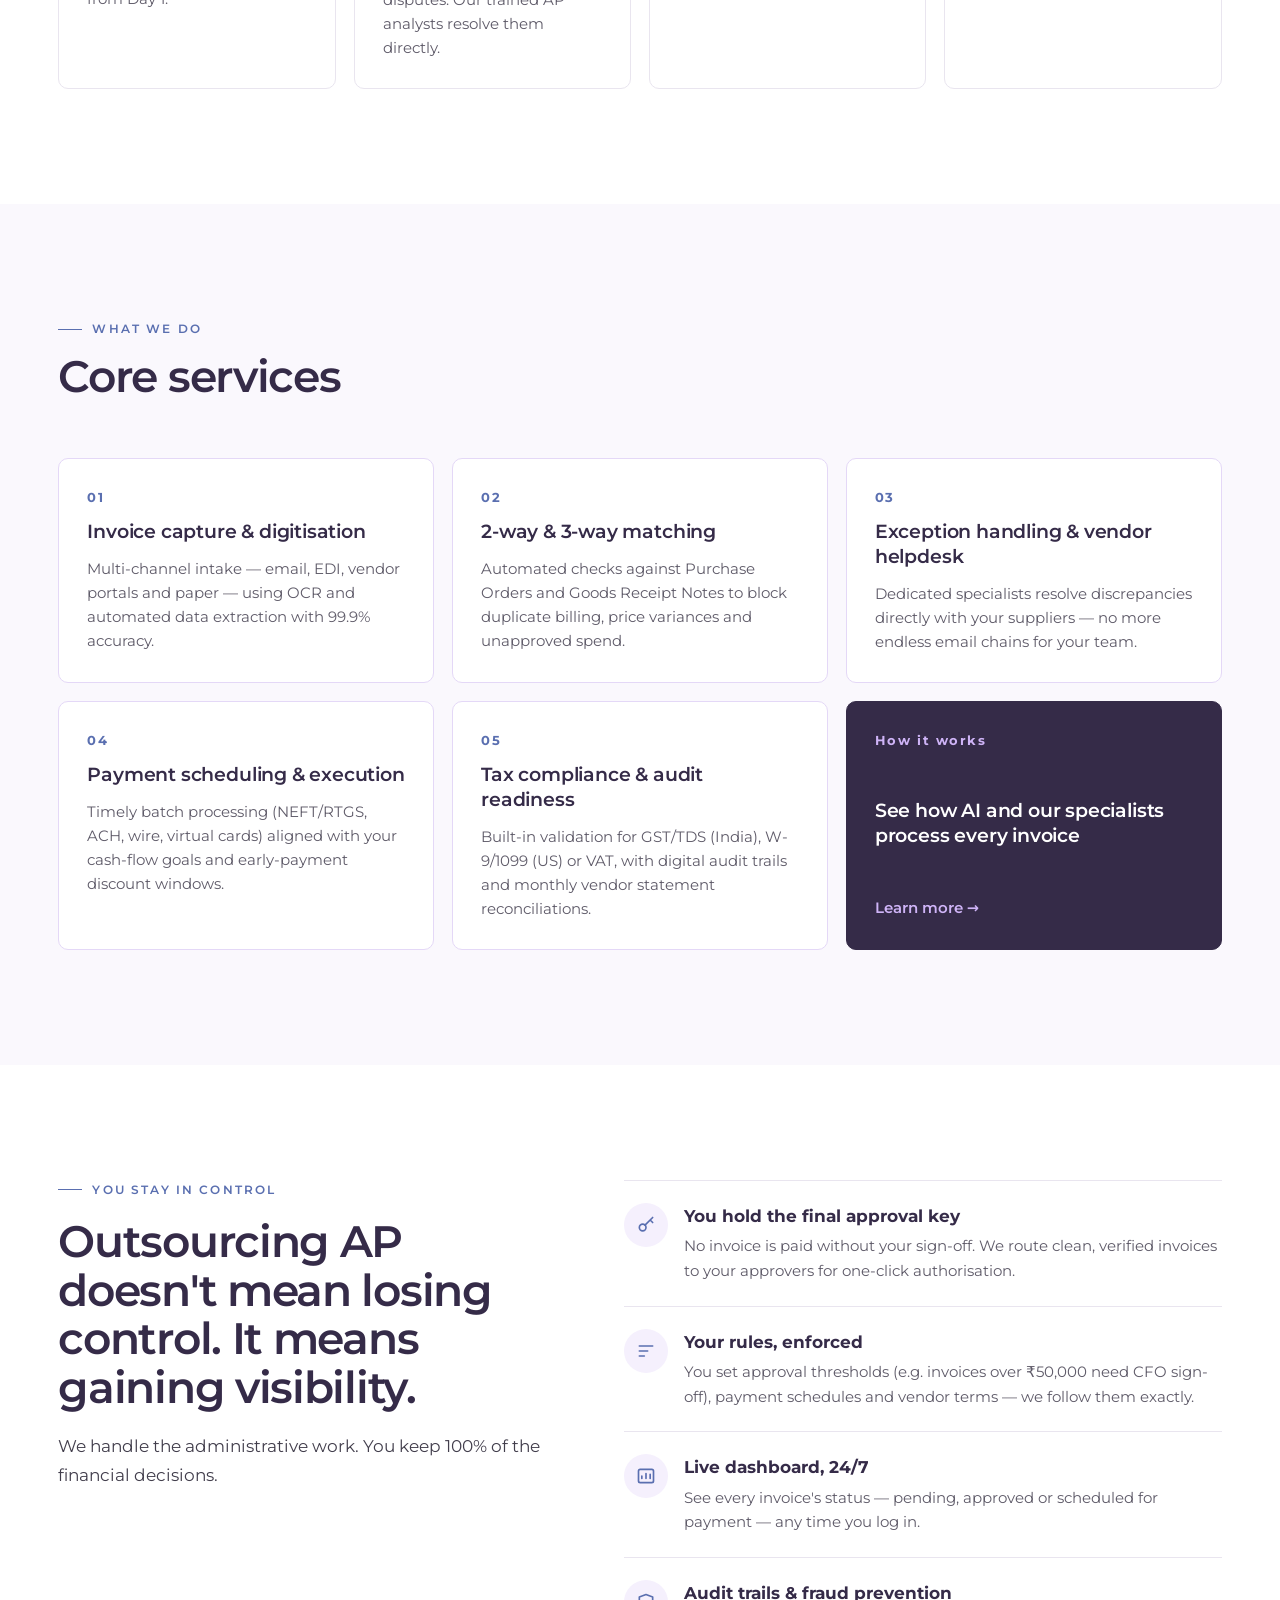
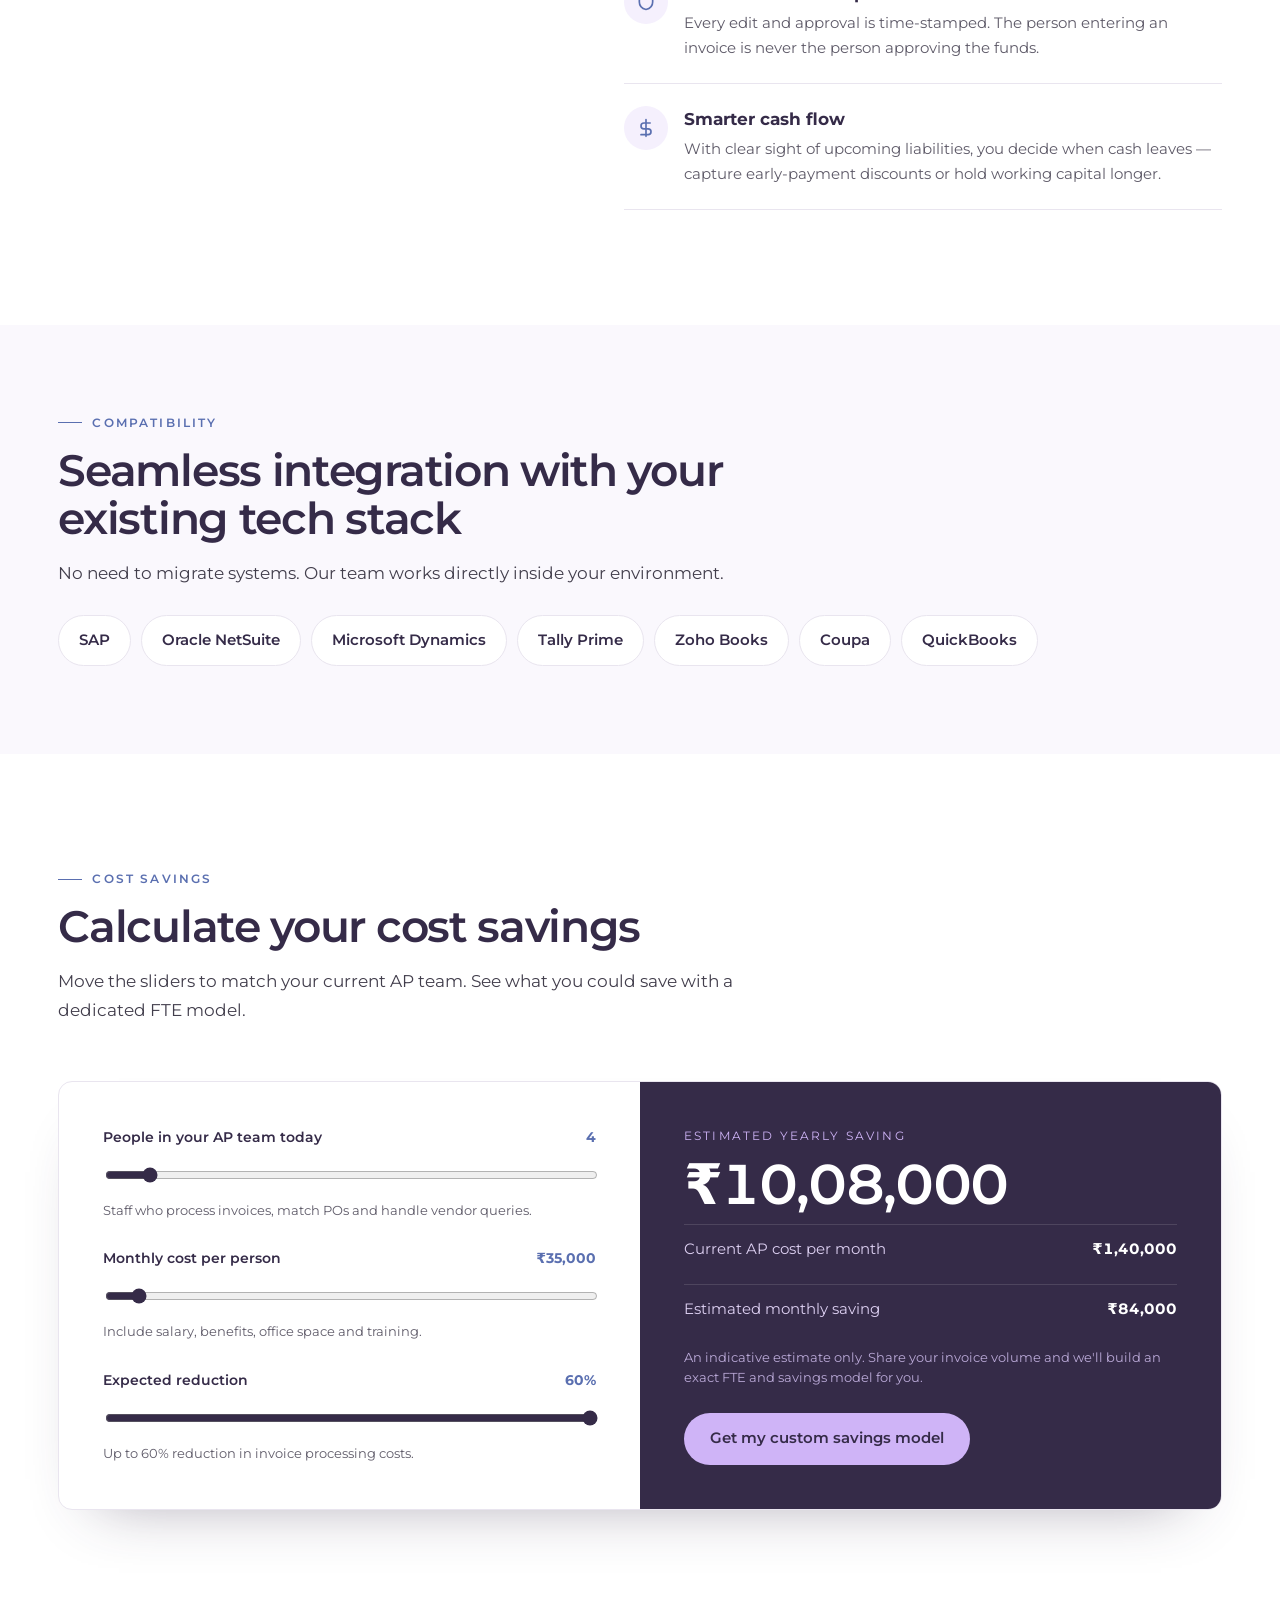
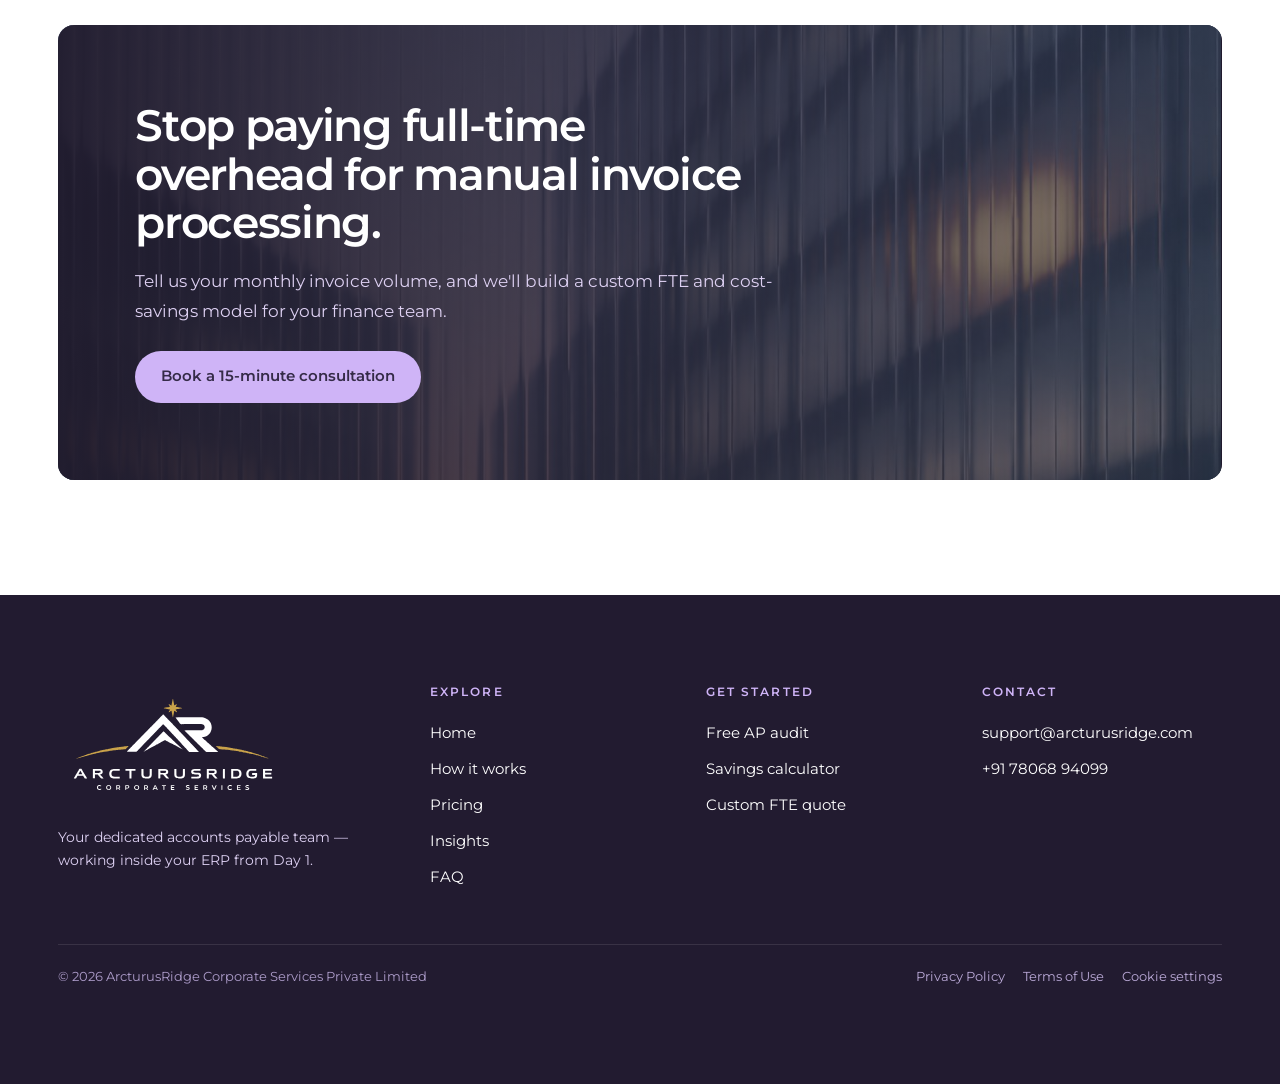
==== commit 35a9f979: "Remove white strip below footer" ====
--- a/index.html
+++ b/index.html
@@ -436,7 +436,7 @@
 .tp-card[aria-checked=true] .ck{opacity:1;transform:scale(1)}
 @media (max-width:560px){.tp-grid{grid-template-columns:repeat(3,minmax(0,1fr))}.tp-head p{display:none}}
 html.tp-anim body,html.tp-anim body *{transition:background-color .45s ease,color .45s ease,border-color .45s ease!important}
-body{padding-bottom:78px}
+.ft{padding-bottom:96px}
 .totop{bottom:84px}
 </style>
 </head>
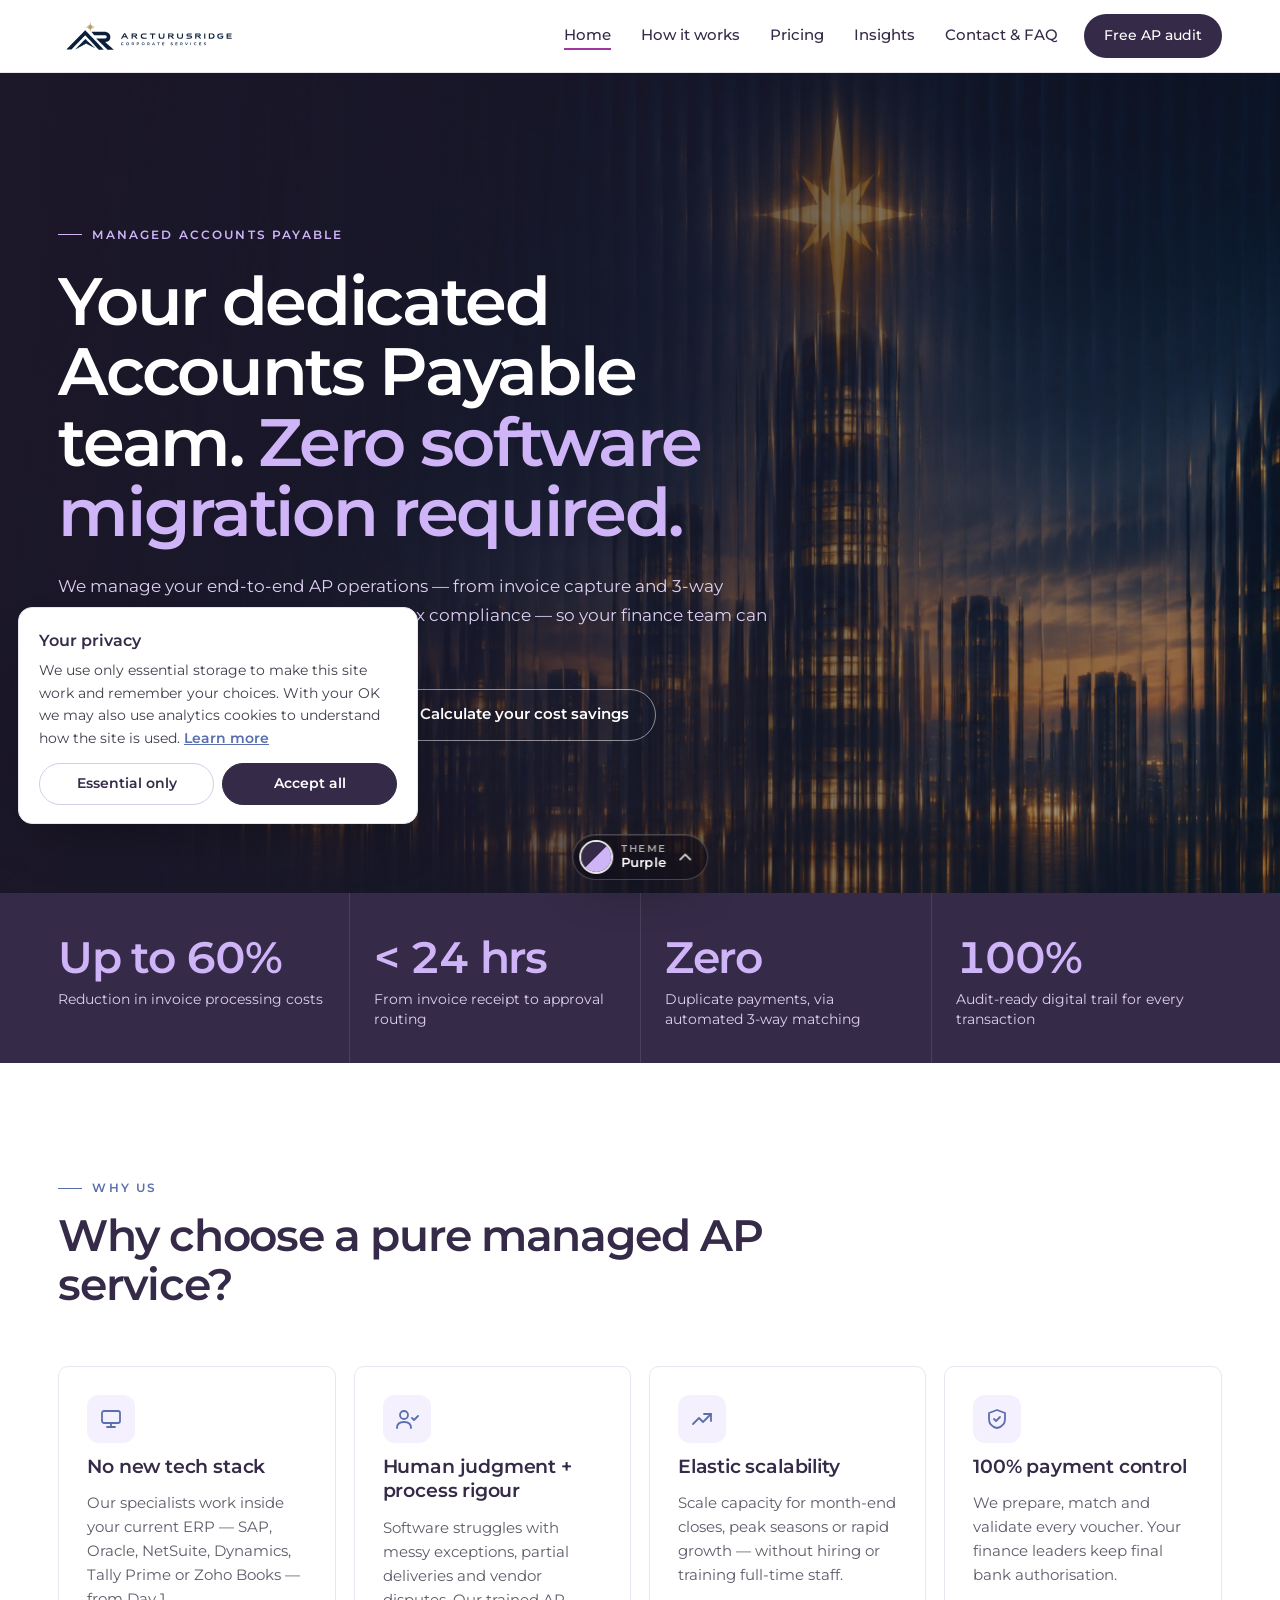
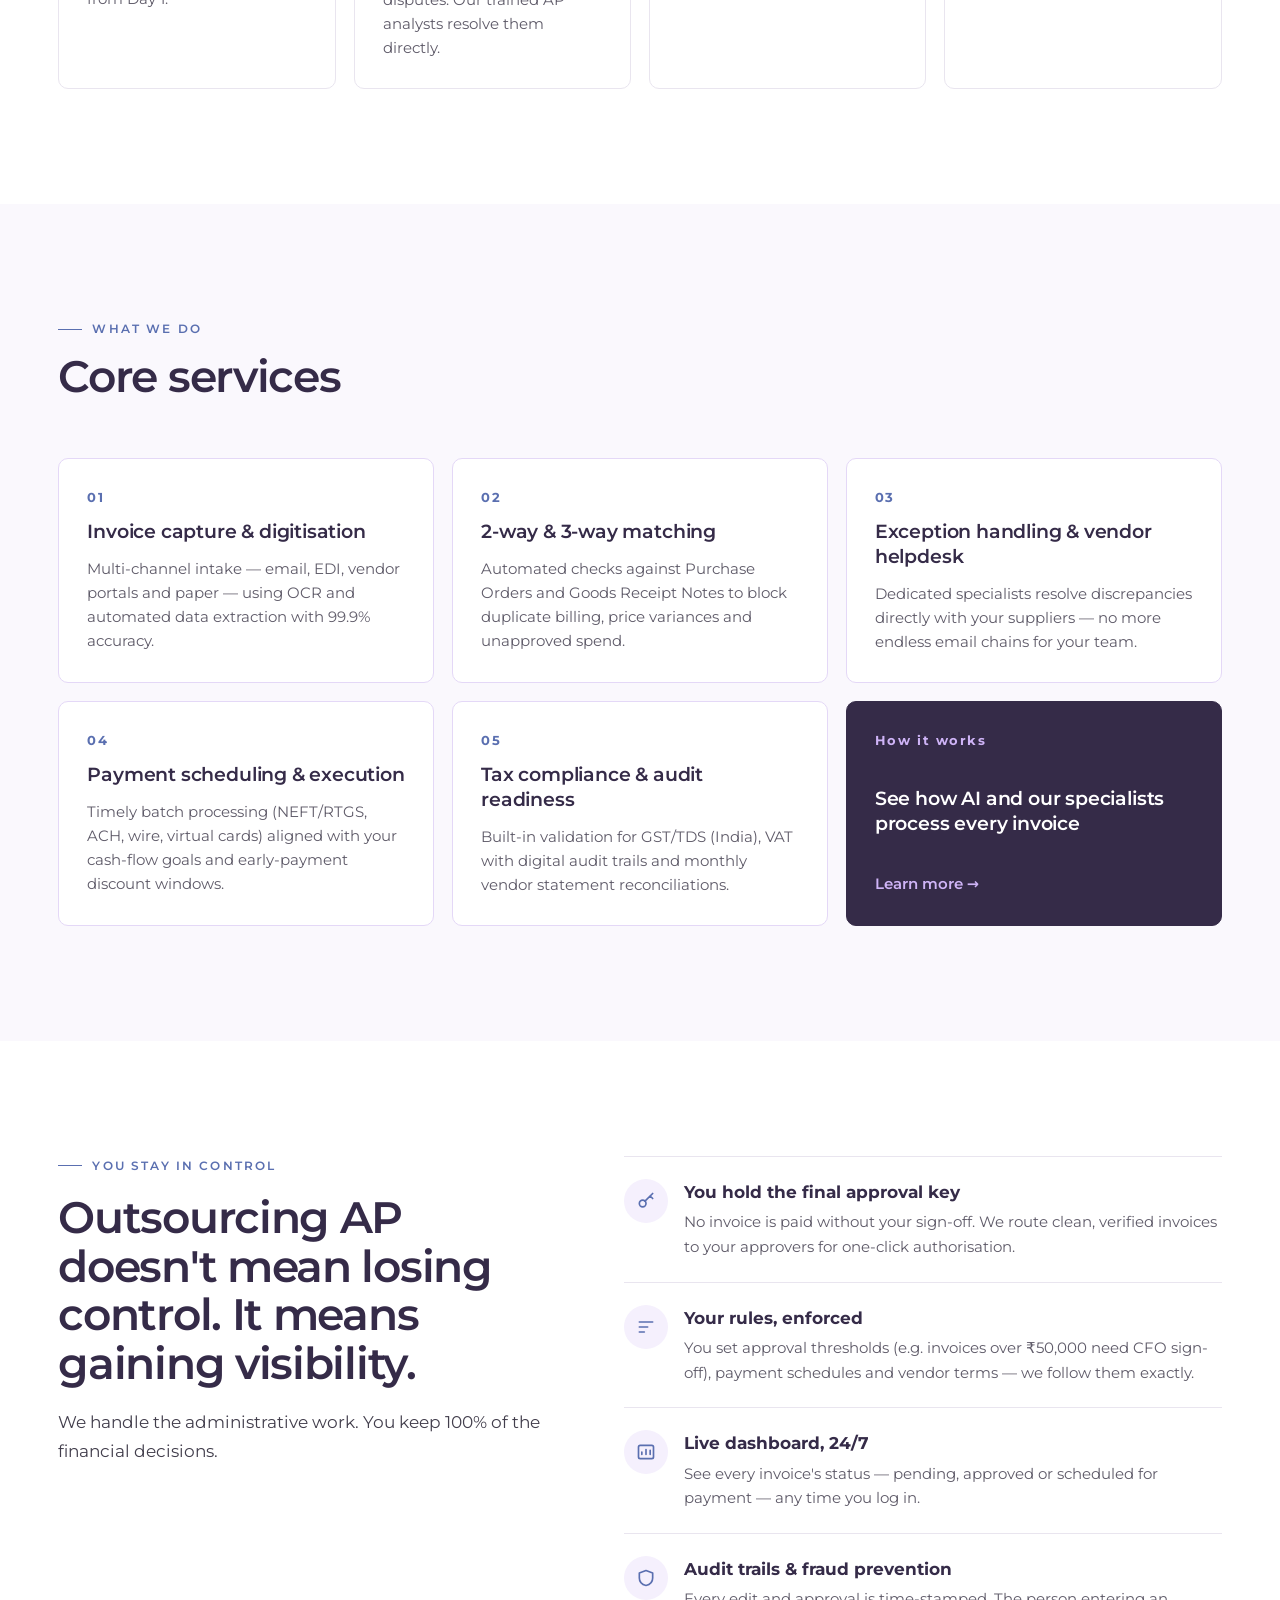
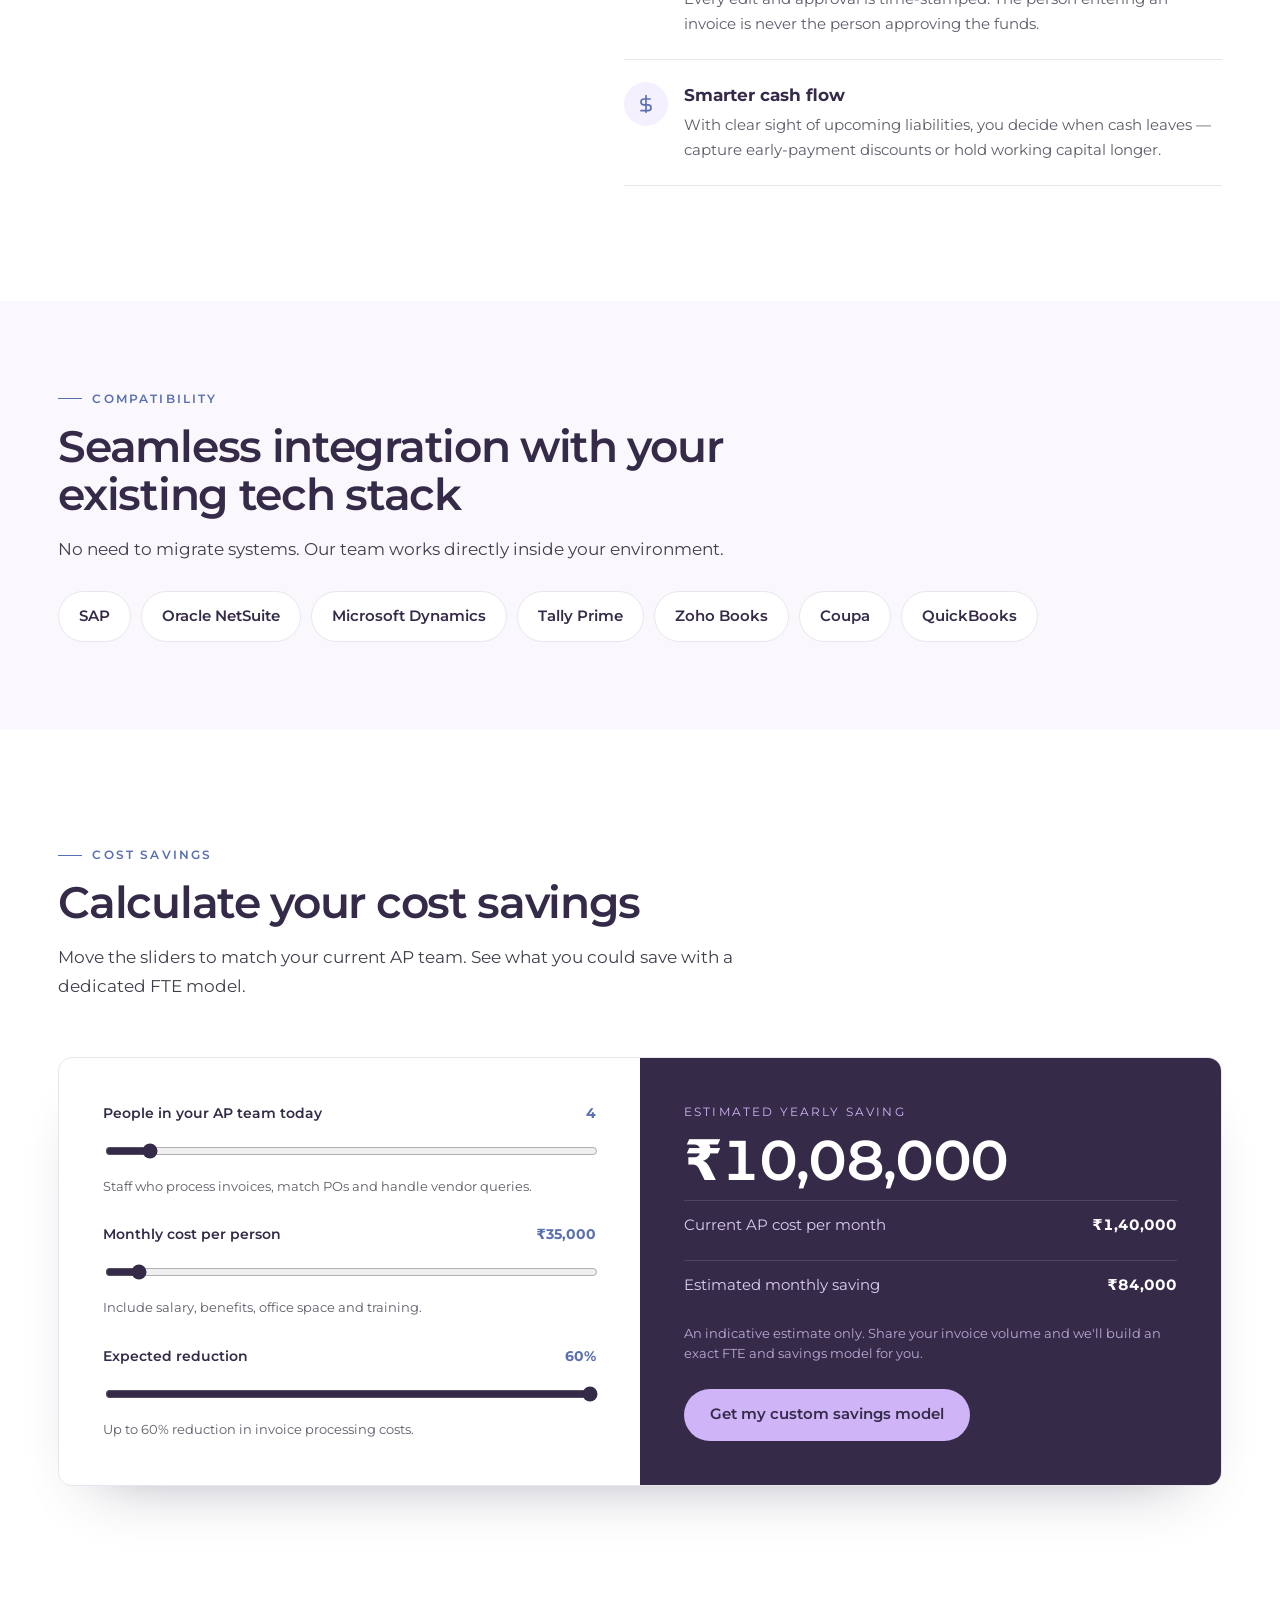
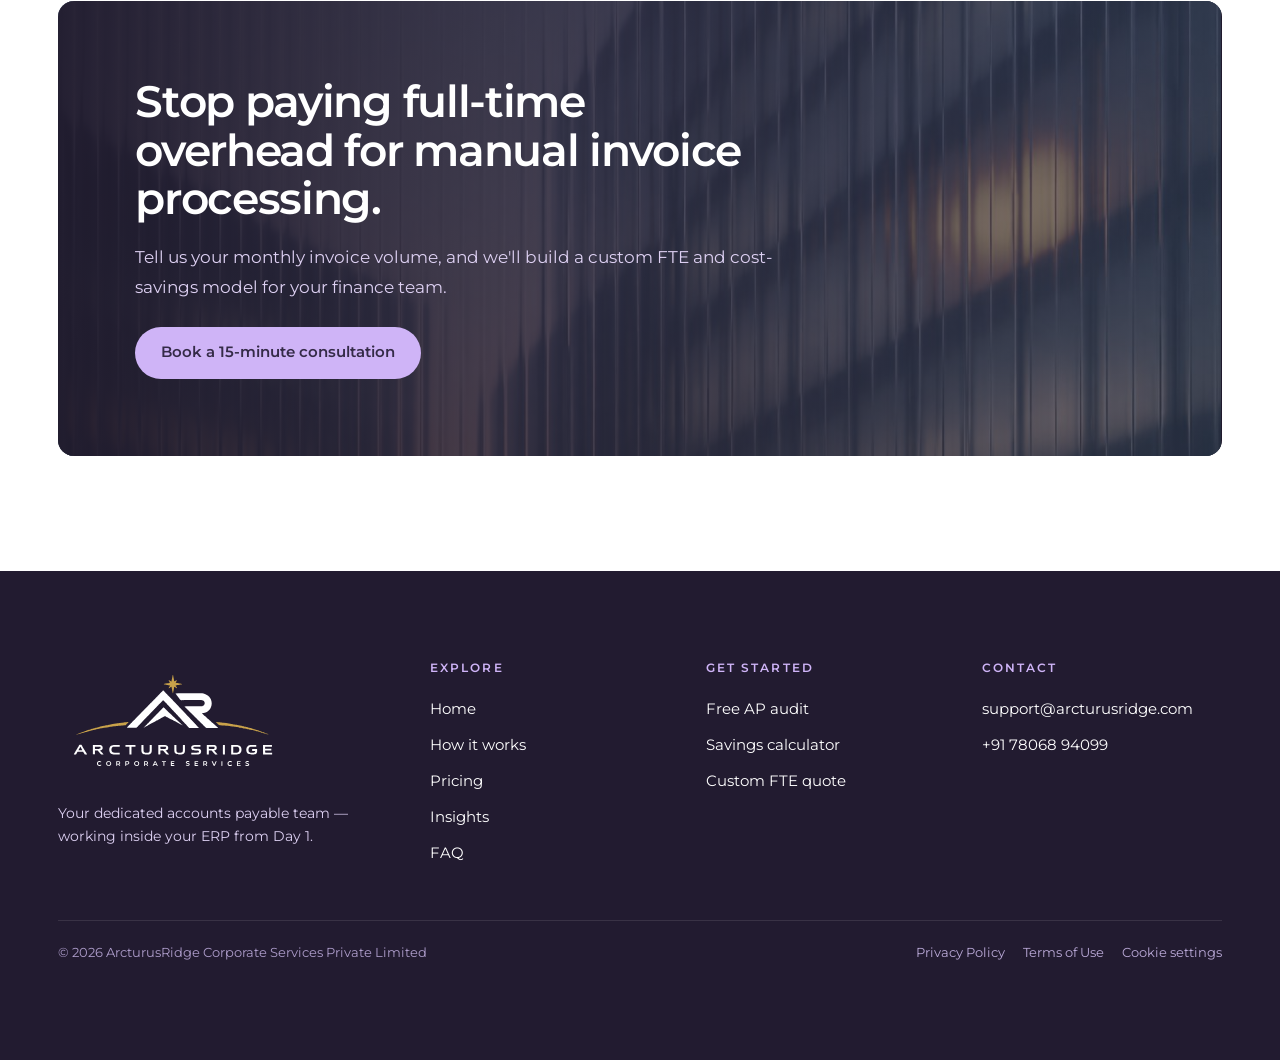
==== commit fa6cc6ec: "Add SOP execution playbook; remove W-9, ISO/SOC 2, UK/EU regulators" ====
--- a/index.html
+++ b/index.html
@@ -406,6 +406,27 @@
 .hero .w>span{transform:none}.hero .bg{translate:none}.hd.hide{transform:none}.mmenu a{opacity:1;transform:none}
 ::view-transition-old(root),::view-transition-new(root){animation:none}}
 
+
+/* execution playbook */
+.pb{border:1px solid var(--line);border-radius:16px;background:#fff;overflow:hidden}
+.pb-tabs{display:flex;gap:4px;padding:8px;background:var(--stone);border-bottom:1px solid var(--line);overflow-x:auto}
+.pb-tab{flex:1;min-width:max-content;display:flex;align-items:center;gap:10px;padding:14px 18px;border:0;border-radius:10px;background:transparent;color:var(--body);font:inherit;font-size:14.5px;font-weight:600;cursor:pointer;transition:background .25s,color .25s,box-shadow .3s}
+.pb-tab:hover{color:var(--navy);background:rgba(255,255,255,.6)}
+.pb-tab[aria-selected=true]{background:#fff;color:var(--navy);box-shadow:0 8px 20px -14px rgba(var(--sh),.5)}
+.pb-n{font-size:11.5px;letter-spacing:.1em;color:var(--gold-ink)}
+.pb-panel{padding:clamp(22px,3.4vw,40px)}
+.pb-panel:not([hidden]){animation:pagein2 .5s var(--ease2,ease)}
+.pb-intro{margin:0 0 26px;max-width:820px;color:var(--body);font-size:16.5px;line-height:1.7}
+.pb-steps{list-style:none;margin:0;padding:0;display:grid;gap:0}
+.pb-steps li{display:grid;grid-template-columns:44px 1fr;gap:18px;padding:20px 0;border-top:1px solid var(--line)}
+.pb-steps li:first-child{border-top:0;padding-top:4px}
+.pb-k{width:36px;height:36px;border-radius:50%;display:flex;align-items:center;justify-content:center;background:var(--navy);color:#fff;font-size:14px;font-weight:600}
+.pb-steps h4{margin:4px 0 8px;font-size:16.5px;color:var(--navy);font-weight:600}
+.pb-steps p{margin:8px 0 0;color:var(--body);font-size:15px;line-height:1.7;max-width:860px}
+.pb-tags{display:flex;flex-wrap:wrap;gap:6px}
+.pb-tags span{font-size:11.5px;font-weight:600;letter-spacing:.02em;padding:4px 9px;border-radius:999px;background:var(--gold-soft);color:var(--gold-ink);border:1px solid var(--line);font-variant-numeric:tabular-nums}
+@media (max-width:640px){.pb-steps li{grid-template-columns:36px 1fr;gap:12px}.pb-tab{padding:12px 14px;font-size:13.5px}}
+
 /* theme picker */
 .tp{position:fixed;left:50%;bottom:20px;transform:translateX(-50%);z-index:80;font-family:inherit}
 .tp-btn{display:flex;align-items:center;gap:10px;height:46px;padding:0 16px 0 8px;border-radius:999px;border:1px solid rgba(255,255,255,.22);background:rgba(18,16,26,.74);backdrop-filter:blur(16px) saturate(1.4);-webkit-backdrop-filter:blur(16px) saturate(1.4);color:#fff;font-size:13px;font-weight:600;letter-spacing:.01em;cursor:pointer;box-shadow:0 18px 40px -16px rgba(0,0,0,.55),inset 0 1px 0 rgba(255,255,255,.12);transition:transform .3s var(--ease),box-shadow .3s;font-family:inherit}
@@ -517,7 +538,7 @@
 <div class="card rv d1"><span class="num">02</span><h3 class="h3">2-way &amp; 3-way matching</h3><p>Automated checks against Purchase Orders and Goods Receipt Notes to block duplicate billing, price variances and unapproved spend.</p></div>
 <div class="card rv d2"><span class="num">03</span><h3 class="h3">Exception handling &amp; vendor helpdesk</h3><p>Dedicated specialists resolve discrepancies directly with your suppliers — no more endless email chains for your team.</p></div>
 <div class="card rv"><span class="num">04</span><h3 class="h3">Payment scheduling &amp; execution</h3><p>Timely batch processing (NEFT/RTGS, ACH, wire, virtual cards) aligned with your cash-flow goals and early-payment discount windows.</p></div>
-<div class="card rv d1"><span class="num">05</span><h3 class="h3">Tax compliance &amp; audit readiness</h3><p>Built-in validation for GST/TDS (India), W-9/1099 (US) or VAT, with digital audit trails and monthly vendor statement reconciliations.</p></div>
+<div class="card rv d1"><span class="num">05</span><h3 class="h3">Tax compliance &amp; audit readiness</h3><p>Built-in validation for GST/TDS (India), VAT with digital audit trails and monthly vendor statement reconciliations.</p></div>
 <a href="#how-it-works" class="card rv d2" style="background:var(--navy);border-color:var(--navy);text-decoration:none;justify-content:space-between"><span class="num" style="color:var(--gold)">How it works</span><h3 class="h3" style="color:#fff">See how AI and our specialists process every invoice</h3><span style="color:var(--gold);font-weight:600;font-size:14.5px">Learn more →</span></a>
 </div>
 </div>
@@ -598,7 +619,7 @@
 <div class="head rv"><span class="eyebrow">The process</span><h2 class="h2">How every invoice is processed, in 4 stages</h2></div>
 <div class="steps">
 <div class="step rv"><span class="k">1</span><h3 class="h3">Capture &amp; extract</h3><p>AI reads invoices from email, PDFs, scanned paper and EDI — vendor name, invoice number, GSTIN/tax ID, due date and every line item.</p></div>
-<div class="step rv d1"><span class="k">2</span><h3 class="h3">Code &amp; validate tax</h3><p>GL codes and cost centres are predicted from your history. GSTIN, HSN/SAC and e-invoice QR codes (or W-9/VAT) are checked automatically.</p></div>
+<div class="step rv d1"><span class="k">2</span><h3 class="h3">Code &amp; validate tax</h3><p>GL codes and cost centres are predicted from your history. GSTIN, HSN/SAC and e-invoice QR codes (or VAT) are checked automatically.</p></div>
 <div class="step rv d2"><span class="k">3</span><h3 class="h3">Match 2-way / 3-way</h3><p>Invoice lines are checked against POs and GRNs in your ERP. Clean matches go for approval; variances and duplicates are held for review.</p></div>
 <div class="step rv d3"><span class="k">4</span><h3 class="h3">Specialist review</h3><p>When the AI isn't sure — a blurry scan or complex terms — your dedicated AP specialist steps in, resolves it and helps the AI improve.</p></div>
 </div>
@@ -612,6 +633,16 @@
 <div class="card rv"><span class="ico"><svg width="24" height="24" viewBox="0 0 24 24" fill="none" stroke="currentColor" stroke-width="1.8" stroke-linecap="round" stroke-linejoin="round" aria-hidden="true"><path d="M13 2L4 14h7l-1 8 9-12h-7z"/></svg></span><h3 class="h3">3× higher throughput per FTE</h3><p>AI handles routine invoices in seconds, so your specialists process more volume without adding headcount.</p></div>
 <div class="card rv d1"><span class="ico"><svg width="24" height="24" viewBox="0 0 24 24" fill="none" stroke="currentColor" stroke-width="1.8" stroke-linecap="round" stroke-linejoin="round" aria-hidden="true"><rect x="3" y="11" width="18" height="10" rx="2"/><path d="M7 11V7a5 5 0 0 1 10 0v4"/></svg></span><h3 class="h3">No software licences for you</h3><p>We use AI-assisted workflows internally and post clean, verified entries straight into your existing ERP.</p></div>
 <div class="card rv d2"><span class="ico"><svg width="24" height="24" viewBox="0 0 24 24" fill="none" stroke="currentColor" stroke-width="1.8" stroke-linecap="round" stroke-linejoin="round" aria-hidden="true"><path d="M12 3l8 3v6c0 5-3.5 8-8 9-4.5-1-8-4-8-9V6z"/><path d="M9 12l2 2 4-4"/></svg></span><h3 class="h3">Duplicate &amp; fraud shield</h3><p>Duplicate invoice numbers, altered bank details and tax errors are caught before anything reaches your approval queue.</p></div>
+</div>
+</div>
+</section>
+
+<section class="sec" id="playbook">
+<div class="wrap">
+<div class="head rv"><span class="eyebrow">Execution playbook</span><h2 class="h2">The standard procedures our specialists follow</h2><p class="lead">Every engagement runs on documented, step-by-step SOPs. Shown here in SAP; we use the equivalent reports in Oracle NetSuite, Microsoft Dynamics, Tally Prime and Zoho Books.</p></div>
+<div class="pb rv">
+<div class="pb-tabs" role="tablist" aria-label="AP procedures"><button type="button" role="tab" class="pb-tab" id="pbt-ageing" aria-controls="pbp-ageing" aria-selected="true" tabindex="0"><span class="pb-n">01</span>AP ageing clearance</button><button type="button" role="tab" class="pb-tab" id="pbt-accruals" aria-controls="pbp-accruals" aria-selected="false" tabindex="-1"><span class="pb-n">02</span>Period-end accruals</button><button type="button" role="tab" class="pb-tab" id="pbt-recon" aria-controls="pbp-recon" aria-selected="false" tabindex="-1"><span class="pb-n">03</span>Vendor &amp; bank reconciliations</button></div>
+<div class="pb-panel" role="tabpanel" id="pbp-ageing" aria-labelledby="pbt-ageing"><p class="pb-intro">Every open supplier balance is bucketed by due date — Current, 1–30, 31–60, 61–90 and 90+ days — and worked down until overdue items and unapplied credits are cleared.</p><ol class="pb-steps"><li><span class="pb-k">1</span><div><h4>Extract open items</h4><div class="pb-tags"><span>SAP FBL1N</span><span>S_ALR_87012085</span></div><p>Pull vendor open items at the key date by company code, including special G/L items, using a standard ageing layout: document, payment terms, net due date, amount and payment block.</p></div></li><li><span class="pb-k">2</span><div><h4>Age &amp; categorise</h4><div class="pb-tags"><span>Excel automation</span></div><p>Dates are standardised, days overdue calculated, every line placed in its ageing bucket, and document types flagged: invoices (KR), credit memos (KG) and unapplied payments (KZ).</p></div></li><li><span class="pb-k">3</span><div><h4>Diagnose blocks &amp; variances</h4><div class="pb-tags"><span>SAP MRBR</span><span>ME23N</span><span>MIGO</span></div><p>Blocked invoices are pulled with their reason — price (P), quantity (Q) or manual/date (R) — and each overdue item is routed to Procurement, the Warehouse (missing GRN) or the business approver.</p></div></li><li><span class="pb-k">4</span><div><h4>Offset credits &amp; debits</h4><div class="pb-tags"><span>SAP F-44</span><span>FB05</span></div><p>Vendors with both overdue invoices and open credits are identified; after authorisation, credit memos and debit notes are cleared against open payables.</p></div></li><li><span class="pb-k">5</span><div><h4>Prioritise the payment run</h4><div class="pb-tags"><span>SAP F110</span></div><p>An executive summary sorted by due date and early-payment discount is produced, and only approved, unblocked items go into the automatic payment proposal. You release the payment.</p></div></li></ol></div><div class="pb-panel" role="tabpanel" id="pbp-accruals" aria-labelledby="pbt-accruals" hidden><p class="pb-intro">Goods received and services rendered are recorded in the right period — even when the supplier invoice hasn&#x27;t arrived or is still in approval.</p><ol class="pb-steps"><li><span class="pb-k">1</span><div><h4>Capture unbilled receipts</h4><div class="pb-tags"><span>SAP MB5S</span><span>FBL3N</span></div><p>At cut-off, list purchase orders where goods received exceed invoices received, and cross-check against the GR/IR clearing account.</p></div></li><li><span class="pb-k">2</span><div><h4>Collect parked &amp; non-PO items</h4><div class="pb-tags"><span>SAP FBL1N</span><span>ME2L</span></div><p>Parked or unapproved invoices and open service POs are extracted, and departments confirm completed services on a standard non-PO accrual template.</p></div></li><li><span class="pb-k">3</span><div><h4>Consolidate &amp; validate</h4><div class="pb-tags"><span>Excel automation</span></div><p>All sources are merged; duplicates removed; G/L accounts and cost centres validated; items below materiality flagged; net accrual amounts calculated.</p></div></li><li><span class="pb-k">4</span><div><h4>Post the accrual journal</h4><div class="pb-tags"><span>SAP FBS1</span><span>FB50</span></div><p>Validated lines are formatted for upload — document type SA, posted on the last day of the month with automatic reversal set for day 1 of the next.</p></div></li><li><span class="pb-k">5</span><div><h4>Auto-reverse next period</h4><div class="pb-tags"><span>SAP F.81</span><span>FS10N</span></div><p>On day 1 of the new period, prior-month accruals are reversed and the accrued-liability account is checked for a zero carry-forward.</p></div></li></ol></div><div class="pb-panel" role="tabpanel" id="pbp-recon" aria-labelledby="pbt-recon" hidden><p class="pb-intro">Your sub-ledger is matched against supplier statements and actual bank movements every month, so differences are found and fixed — not discovered at audit.</p><ol class="pb-steps"><li><span class="pb-k">1</span><div><h4>Vendor statements: extract &amp; normalise</h4><div class="pb-tags"><span>SAP FBL1N</span><span>Excel automation</span></div><p>Open and recently cleared items are exported, the supplier&#x27;s statement imported, and invoice references cleaned of spaces, symbols and leading zeros so they match reliably.</p></div></li><li><span class="pb-k">2</span><div><h4>Vendor statements: two-pass matching</h4><div class="pb-tags"><span>Excel automation</span></div><p>Pass 1 matches reference + amount. Pass 2 catches timing differences and part-payments by amount within a ±5-day window.</p></div></li><li><span class="pb-k">3</span><div><h4>Vendor statements: resolve exceptions</h4><div class="pb-tags"><span>SAP FBZ5</span><span>F110</span></div><p>Unmatched lines are sorted into missing invoices (copy requested, GRN verified), unrecorded vendor credits (credit note requested) and in-transit payments (remittance advice sent).</p></div></li><li><span class="pb-k">4</span><div><h4>Bank: payment register vs statement</h4><div class="pb-tags"><span>SAP FCHN</span><span>FEBAN</span><span>FBL3N</span></div><p>The payment/cheque register and bank clearing movements are reconciled against the bank statement (MT940, BAI2 or CSV), pairing cheque numbers and batch totals with bank debits.</p></div></li><li><span class="pb-k">5</span><div><h4>Bank: clear &amp; sign off</h4><div class="pb-tags"><span>SAP FCH8</span><span>F-03</span><span>FB50</span></div><p>Stale or voided cheques are cancelled, returned transfers re-opened with the supplier, bank fees posted, and matched items cleared for month-end sign-off.</p></div></li></ol></div>
 </div>
 </div>
 </section>
@@ -668,7 +699,7 @@
 <div class="wrap">
 <div class="head rv"><span class="eyebrow">Your team</span><h2 class="h2">Meet your dedicated AP pod</h2></div>
 <div class="grid g3">
-<div class="card rv"><span class="ico"><svg width="24" height="24" viewBox="0 0 24 24" fill="none" stroke="currentColor" stroke-width="1.8" stroke-linecap="round" stroke-linejoin="round" aria-hidden="true"><path d="M6 2h9l5 5v15H6z"/><path d="M14 2v6h6M9 13h8M9 17h5"/></svg></span><h3 class="h3">Junior AP Associates</h3><span class="small" style="font-weight:600;color:var(--gold-ink)">Invoice processing &amp; indexing</span><p>Daily inbox management, PO/GRN 3-way matching, GL coding and tax checks (GST/TDS/W-9/VAT).</p></div>
+<div class="card rv"><span class="ico"><svg width="24" height="24" viewBox="0 0 24 24" fill="none" stroke="currentColor" stroke-width="1.8" stroke-linecap="round" stroke-linejoin="round" aria-hidden="true"><path d="M6 2h9l5 5v15H6z"/><path d="M14 2v6h6M9 13h8M9 17h5"/></svg></span><h3 class="h3">Junior AP Associates</h3><span class="small" style="font-weight:600;color:var(--gold-ink)">Invoice processing &amp; indexing</span><p>Daily inbox management, PO/GRN 3-way matching, GL coding and tax checks (GST/TDS/VAT).</p></div>
 <div class="card rv d1"><span class="ico"><svg width="24" height="24" viewBox="0 0 24 24" fill="none" stroke="currentColor" stroke-width="1.8" stroke-linecap="round" stroke-linejoin="round" aria-hidden="true"><path d="M21 15a2 2 0 0 1-2 2H7l-4 4V5a2 2 0 0 1 2-2h14a2 2 0 0 1 2 2z"/></svg></span><h3 class="h3">Senior AP Specialists</h3><span class="small" style="font-weight:600;color:var(--gold-ink)">Exceptions &amp; vendor helpdesk</span><p>Resolve price/quantity mismatches, manage vendor escalations and reconcile supplier statements monthly.</p></div>
 <div class="card rv d2"><span class="ico"><svg width="24" height="24" viewBox="0 0 24 24" fill="none" stroke="currentColor" stroke-width="1.8" stroke-linecap="round" stroke-linejoin="round" aria-hidden="true"><circle cx="11" cy="11" r="7"/><path d="M21 21l-4.5-4.5M8 11l2 2 4-4"/></svg></span><h3 class="h3">AP Team Lead / Quality Reviewer</h3><span class="small" style="font-weight:600;color:var(--gold-ink)">Included oversight</span><p>Maker-checker audits, daily SLA tracking and weekly ageing and throughput reports to your Controller.</p></div>
 </div>
@@ -681,7 +712,7 @@
 <div class="grid g2">
 <div class="inc rv"><span class="ico"><svg width="22" height="22" viewBox="0 0 24 24" fill="none" stroke="currentColor" stroke-width="1.8" stroke-linecap="round" stroke-linejoin="round" aria-hidden="true"><path d="M22 10L12 5 2 10l10 5 10-5z"/><path d="M6 12v5c3 2 9 2 12 0v-5"/></svg></span><div><b>Zero recruitment &amp; training costs</b><p>Pre-vetted commerce and accounting graduates, trained on SAP, NetSuite, Dynamics, Tally and QuickBooks.</p></div></div>
 <div class="inc rv d1"><span class="ico"><svg width="22" height="22" viewBox="0 0 24 24" fill="none" stroke="currentColor" stroke-width="1.8" stroke-linecap="round" stroke-linejoin="round" aria-hidden="true"><path d="M17 21v-2a4 4 0 0 0-4-4H5a4 4 0 0 0-4 4v2"/><circle cx="9" cy="7" r="4"/><path d="M23 21v-2a4 4 0 0 0-3-3.9M16 3.1a4 4 0 0 1 0 7.8"/></svg></span><div><b>Built-in continuity &amp; backup</b><p>Cross-trained shadow resources mean zero disruption during leave or holidays.</p></div></div>
-<div class="inc rv"><span class="ico"><svg width="22" height="22" viewBox="0 0 24 24" fill="none" stroke="currentColor" stroke-width="1.8" stroke-linecap="round" stroke-linejoin="round" aria-hidden="true"><rect x="3" y="11" width="18" height="10" rx="2"/><path d="M7 11V7a5 5 0 0 1 10 0v4"/></svg></span><div><b>Enterprise security</b><p>ISO 27001 / SOC 2 workstations, encrypted VPN/VDI connectivity and strict NDAs.</p></div></div>
+<div class="inc rv"><span class="ico"><svg width="22" height="22" viewBox="0 0 24 24" fill="none" stroke="currentColor" stroke-width="1.8" stroke-linecap="round" stroke-linejoin="round" aria-hidden="true"><rect x="3" y="11" width="18" height="10" rx="2"/><path d="M7 11V7a5 5 0 0 1 10 0v4"/></svg></span><div><b>Enterprise security</b><p>Encrypted VPN/VDI connectivity and strict NDAs.</p></div></div>
 <div class="inc rv d1"><span class="ico"><svg width="22" height="22" viewBox="0 0 24 24" fill="none" stroke="currentColor" stroke-width="1.8" stroke-linecap="round" stroke-linejoin="round" aria-hidden="true"><circle cx="12" cy="12" r="9"/><path d="M12 7v5l3 2"/></svg></span><div><b>Your time zone</b><p>Shifts aligned to your hours (IST, GMT, EST or PST) for real-time Slack or Teams collaboration.</p></div></div>
 </div>
 </div>
@@ -700,7 +731,7 @@
 <tr><th scope="row">Exception &amp; dispute resolution</th><td data-l="Target"><span class="tgt">≤ 24 business hours</span><small>First response to flag variances</small></td><td data-l="What it means">Bottlenecks cleared without clogging your inbox</td></tr>
 <tr><th scope="row">Vendor helpdesk</th><td data-l="Target"><span class="tgt">≤ 4 business hours</span><small>Within the agreed shift window</small></td><td data-l="What it means">Stronger vendor relationships, no distractions for your staff</td></tr>
 <tr><th scope="row">Vendor statement reconciliation</th><td data-l="Target"><span class="tgt">100% by business day 5</span><small>Top and active supplier ledgers, monthly</small></td><td data-l="What it means">Missing credits and duplicate bills found early</td></tr>
-<tr><th scope="row">Statutory &amp; tax compliance</th><td data-l="Target"><span class="tgt">100% pre-audit</span><small>GST/e-invoice, TDS, MSME 45-day rule, or W-9/VAT</small></td><td data-l="What it means">Protected input tax credits and audit-ready books</td></tr>
+<tr><th scope="row">Statutory &amp; tax compliance</th><td data-l="Target"><span class="tgt">100% pre-audit</span><small>GST/e-invoice, TDS, MSME 45-day rule, or VAT</small></td><td data-l="What it means">Protected input tax credits and audit-ready books</td></tr>
 <tr><th scope="row">Team continuity</th><td data-l="Target"><span class="tgt">100% continuity</span><small>Via cross-trained shadow FTEs</small></td><td data-l="What it means">No downtime during holidays, peak seasons or attrition</td></tr>
 </tbody>
 </table>
@@ -789,7 +820,7 @@
 <div class="qa"><button type="button" aria-expanded="false">How do we keep control over payments and bank approvals?<span class="pm" aria-hidden="true"></span></button><div class="ans"><div><p>You keep 100% custody and final authorisation over your funds. We handle invoice capture, GL coding, 3-way matching, tax checks and payment batch preparation; your leadership reviews and releases final payments from your bank portal.</p></div></div></div>
 <div class="qa"><button type="button" aria-expanded="false">How is a per-FTE model better than per-invoice pricing?<span class="pm" aria-hidden="true"></span></button><div class="ans"><div><p>Per-invoice models often add surcharges for complex exceptions, non-PO invoices, vendor queries and month-end reconciliations. A flat monthly per-FTE rate gives you predictable budgeting and a dedicated specialist who handles everything — with no extra transaction fees.</p></div></div></div>
 <div class="qa"><button type="button" aria-expanded="false">What if our AP specialist goes on leave or resigns?<span class="pm" aria-hidden="true"></span></button><div class="ans"><div><p>Your operations never pause. Every engagement includes cross-trained shadow resources at no extra cost. If someone leaves, we manage the replacement and knowledge transfer so your SLAs are unaffected.</p></div></div></div>
-<div class="qa"><button type="button" aria-expanded="false">How do you keep our financial data secure?<span class="pm" aria-hidden="true"></span></button><div class="ans"><div><p>Our delivery centres follow ISO 27001 / SOC 2 security protocols. Specialists sign binding NDAs, work from secure, monitored workstations, and connect to your ERP only through encrypted VPN or VDI with role-based access.</p></div></div></div>
+<div class="qa"><button type="button" aria-expanded="false">How do you keep our financial data secure?<span class="pm" aria-hidden="true"></span></button><div class="ans"><div><p>Specialists sign binding NDAs, work from secure, monitored workstations, and connect to your ERP only through encrypted VPN or VDI with role-based access.</p></div></div></div>
 <div class="qa"><button type="button" aria-expanded="false">How quickly can our AP team go live?<span class="pm" aria-hidden="true"></span></button><div class="ans"><div><p>Most engagements go live in 2 to 3 weeks. We map your SOPs and approval matrix, set up secure ERP access, and run parallel processing with your team to verify 99.8%+ accuracy before full handover.</p></div></div></div>
 <div class="qa"><button type="button" aria-expanded="false">Can we scale the team up or down?<span class="pm" aria-hidden="true"></span></button><div class="ans"><div><p>Yes. Add FTEs for seasonal spikes, acquisitions or rapid growth with just a few weeks' notice — avoiding the 2-to-3-month delay and cost of in-house hiring.</p></div></div></div>
 </div>
@@ -848,7 +879,7 @@
 
 <h2 id="pp-rights">8. Your rights</h2>
 <p>Depending on where you live, you may have the right to:</p>
-<ul><li>access the personal information we hold about you and get a copy;</li><li>correct or update inaccurate information;</li><li>ask us to delete your information;</li><li>withdraw consent at any time (this doesn’t affect anything we did before you withdrew it);</li><li>object to, or ask us to restrict, certain processing — including follow-up about our services;</li><li>nominate another person to exercise your rights if you die or become unable to (India);</li><li>complain to a regulator — the Data Protection Board of India, the UK Information Commissioner’s Office, or your local EU data protection authority.</li></ul>
+<ul><li>access the personal information we hold about you and get a copy;</li><li>correct or update inaccurate information;</li><li>ask us to delete your information;</li><li>withdraw consent at any time (this doesn’t affect anything we did before you withdrew it);</li><li>object to, or ask us to restrict, certain processing — including follow-up about our services;</li><li>nominate another person to exercise your rights if you die or become unable to (India);</li><li>complain to a regulator — the Data Protection Board of India.</li></ul>
 <p>To exercise any of these rights, email us at the address below. We will reply within 30 days and may need to confirm your identity first.</p>
 
 <h2 id="pp-children">9. Children</h2>
@@ -1059,6 +1090,16 @@
   }
   [cS, cC, cP].forEach(function (el) { el.addEventListener('input', calc); }); calc();
 
+
+  /* playbook tabs */
+  (function () {
+    var tabs = $$('.pb-tab'); if (!tabs.length) return;
+    function sel(t, focus) { tabs.forEach(function (x) { var on = x === t; x.setAttribute('aria-selected', on ? 'true' : 'false'); x.tabIndex = on ? 0 : -1; document.getElementById(x.getAttribute('aria-controls')).hidden = !on; }); if (focus) t.focus(); }
+    tabs.forEach(function (t, i) {
+      t.addEventListener('click', function () { sel(t); });
+      t.addEventListener('keydown', function (e) { var n = e.key === 'ArrowRight' ? i + 1 : e.key === 'ArrowLeft' ? i - 1 : null; if (n === null) return; e.preventDefault(); sel(tabs[(n + tabs.length) % tabs.length], true); });
+    });
+  })();
   /* FAQ */
   $$('.qa').forEach(function (q) { var b = q.querySelector('button'); b.addEventListener('click', function () { var o = !q.classList.contains('open'); q.classList.toggle('open', o); b.setAttribute('aria-expanded', o ? 'true' : 'false'); }); });
 
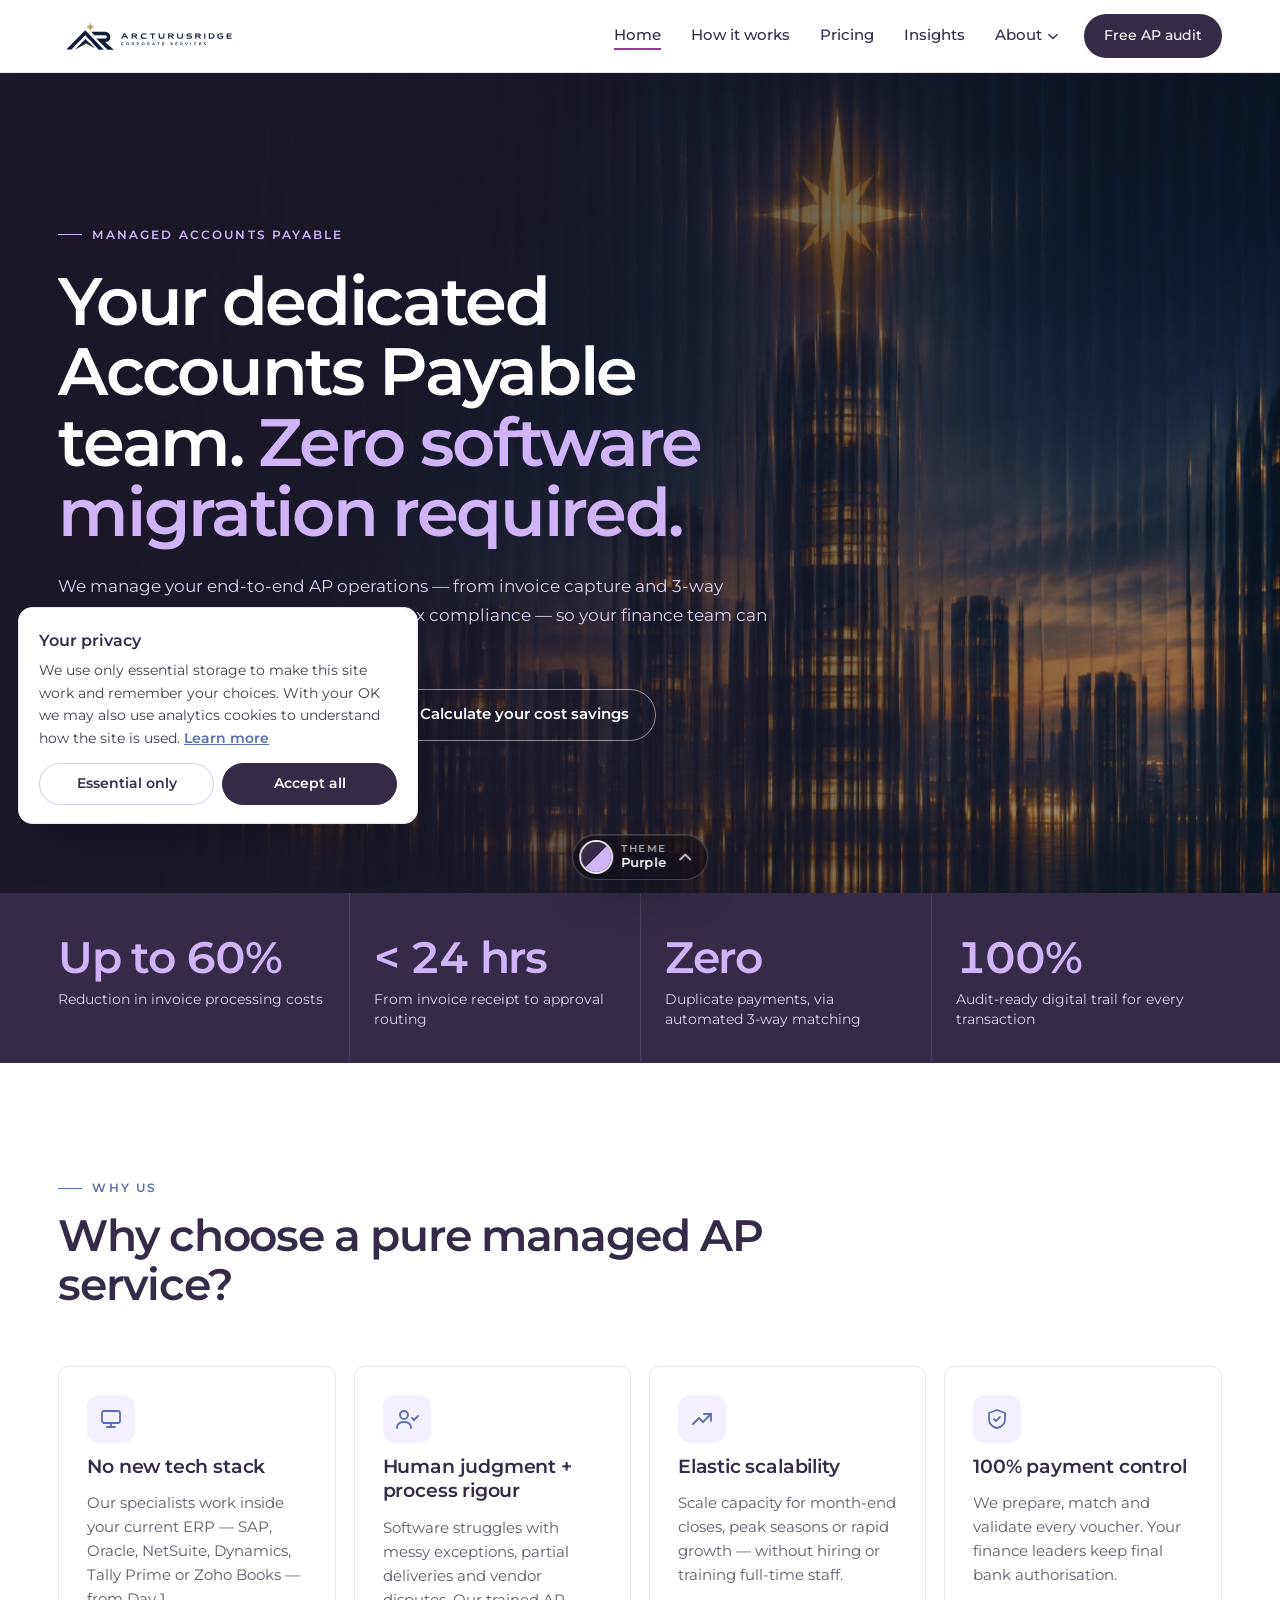
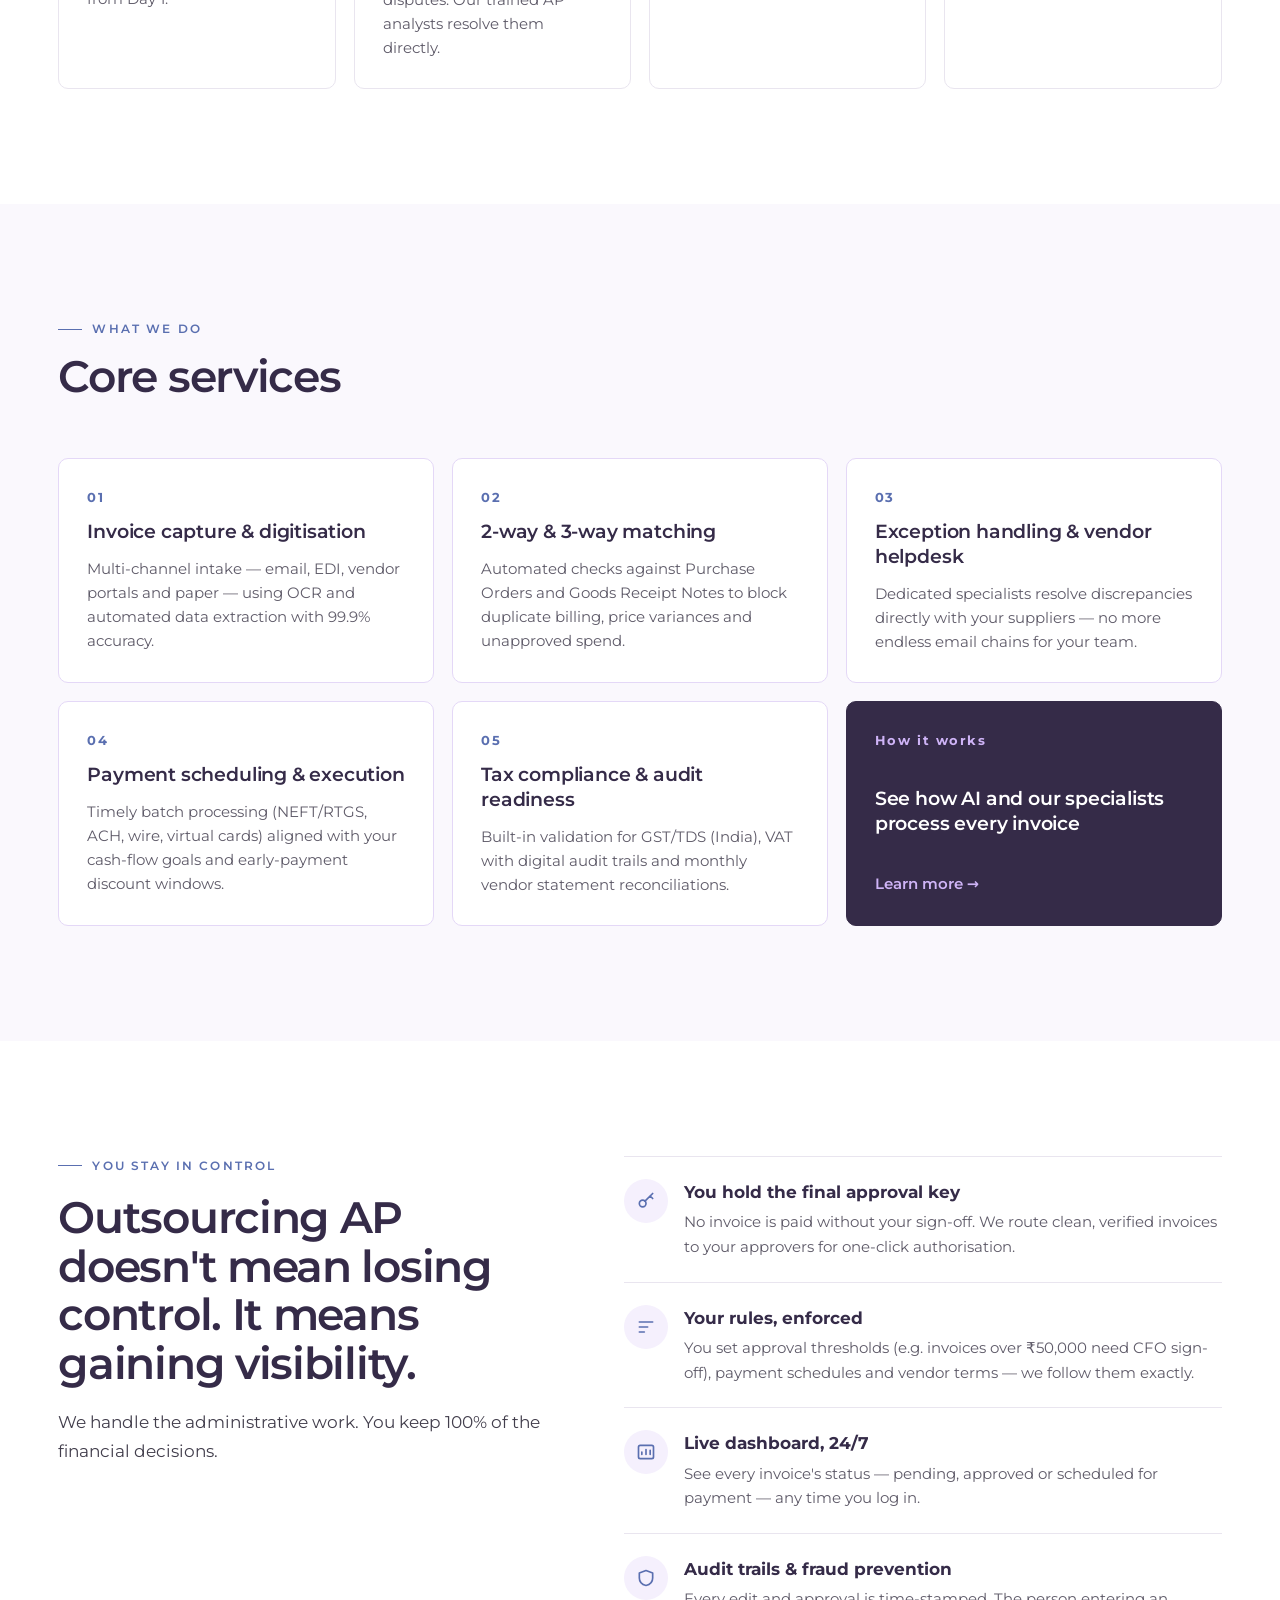
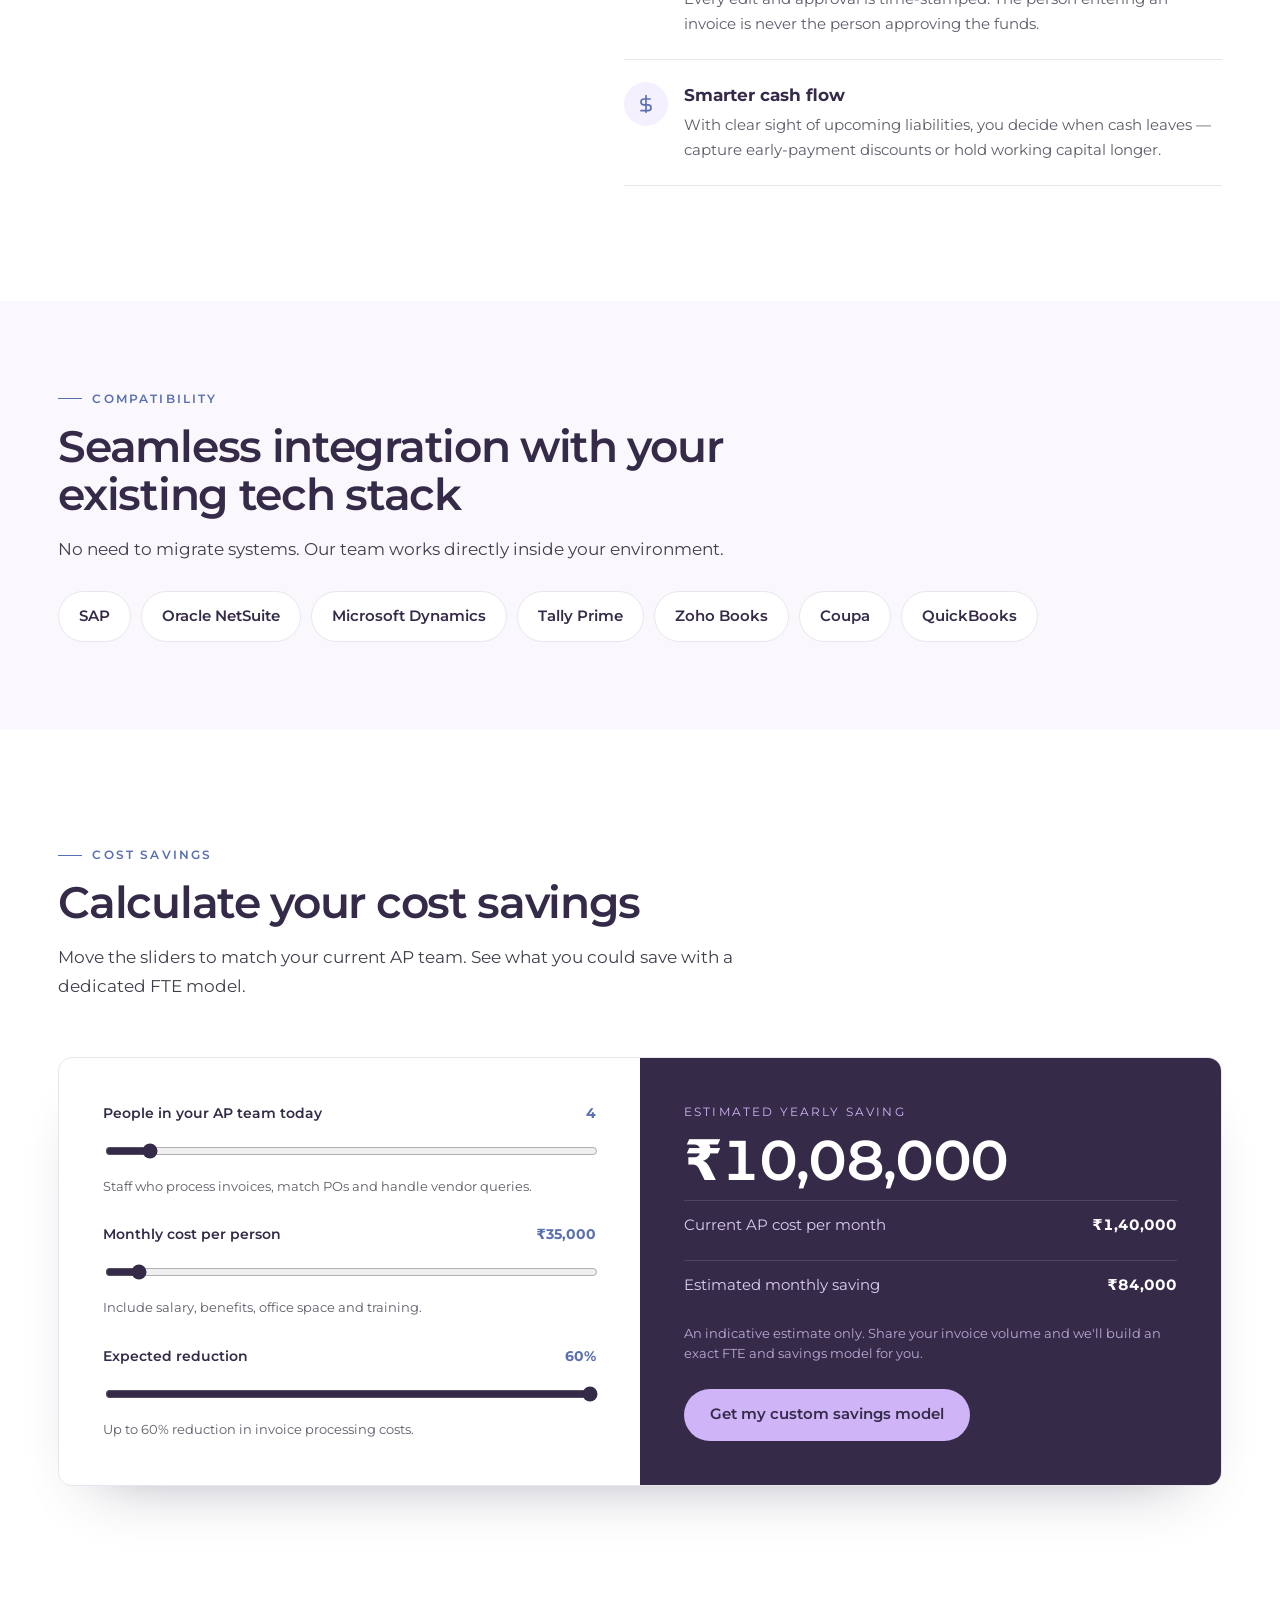
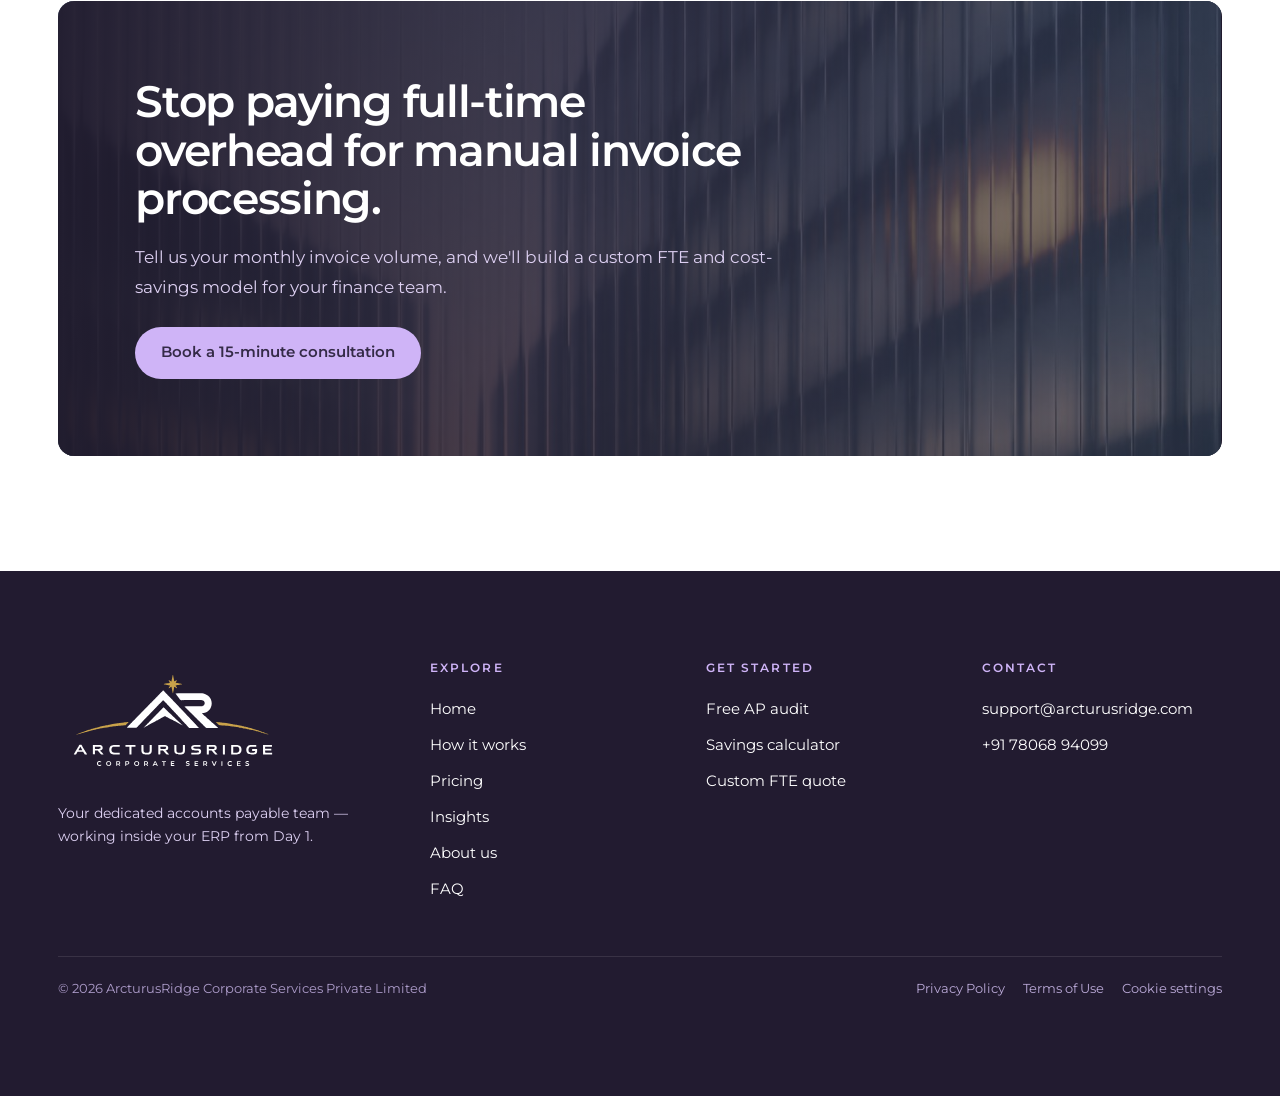
==== commit 4152d198: "Add About page: vision, mission, experience, FAQs and contact under About" ====
--- a/index.html
+++ b/index.html
@@ -427,6 +427,39 @@
 .pb-tags span{font-size:11.5px;font-weight:600;letter-spacing:.02em;padding:4px 9px;border-radius:999px;background:var(--gold-soft);color:var(--gold-ink);border:1px solid var(--line);font-variant-numeric:tabular-nums}
 @media (max-width:640px){.pb-steps li{grid-template-columns:36px 1fr;gap:12px}.pb-tab{padding:12px 14px;font-size:13.5px}}
 
+/* about dropdown + page */
+.dd{position:relative;display:inline-flex}
+.dd>a svg{margin-left:6px;transition:transform .3s var(--ease)}
+.dd:hover>a svg,.dd:focus-within>a svg{transform:rotate(180deg)}
+.dd-menu{position:absolute;top:100%;left:0;min-width:210px;background:#fff;border:1px solid var(--line);border-radius:10px;box-shadow:0 18px 40px rgba(11,31,58,.12);padding:8px;display:flex;flex-direction:column;opacity:0;visibility:hidden;transform:translateY(6px);transition:opacity .25s,transform .3s var(--ease),visibility .25s;z-index:60}
+.dd:hover .dd-menu,.dd:focus-within .dd-menu{opacity:1;visibility:visible;transform:none}
+.nav .dd-menu a{min-height:40px;padding:0 12px;border-radius:6px;font-size:14px}
+.nav .dd-menu a::after{display:none}
+.nav .dd-menu a:hover{background:var(--stone)}
+.vm{display:grid;grid-template-columns:repeat(2,minmax(0,1fr));gap:24px}
+@media (max-width:800px){.vm{grid-template-columns:1fr}}
+.vm .card{padding:clamp(28px,3.4vw,44px);position:relative;overflow:hidden}
+.vm .card .tag{font-size:12px;font-weight:700;letter-spacing:.16em;text-transform:uppercase;color:var(--gold2,#8A6F2E)}
+.vm .card p.big{font-size:clamp(18px,1.6vw,21px);line-height:1.6;color:var(--navy);font-weight:500}
+.vm .card .num{position:absolute;right:22px;top:6px;font-size:96px;font-weight:700;color:rgba(var(--ov),.05);line-height:1;pointer-events:none}
+.vals{display:grid;grid-template-columns:repeat(4,minmax(0,1fr));gap:18px;margin-top:24px}
+@media (max-width:900px){.vals{grid-template-columns:repeat(2,minmax(0,1fr))}}
+@media (max-width:520px){.vals{grid-template-columns:1fr}}
+.vals div{border-top:2px solid var(--gold);padding-top:14px}
+.vals b{display:block;color:var(--navy);font-size:16px;margin-bottom:6px}
+.vals p{font-size:14.5px}
+.logos{display:grid;grid-template-columns:repeat(4,minmax(0,1fr));gap:16px}
+@media (max-width:900px){.logos{grid-template-columns:repeat(2,minmax(0,1fr))}}
+.lg{height:112px;border:1px solid var(--line);border-radius:10px;background:#fff;display:flex;align-items:center;justify-content:center;text-align:center;padding:0 16px;color:var(--navy);transition:transform .4s var(--ease),box-shadow .4s var(--ease),border-color .3s}
+.lg:hover{transform:translateY(-3px);box-shadow:0 14px 30px rgba(11,31,58,.08);border-color:var(--gold)}
+.lg span{font-size:clamp(19px,1.9vw,24px);line-height:1.15}
+.lg.more{background:var(--navy);color:#fff;border-color:var(--navy);flex-direction:column;gap:4px}
+.lg.more span{font-size:15px;font-weight:600}.lg.more small{color:var(--gold);font-size:12.5px;letter-spacing:.08em;text-transform:uppercase}
+.fine{font-size:12.5px;color:var(--muted,#6b7280);margin-top:18px}
+.ab-cta .wrap{display:grid;grid-template-columns:minmax(0,1.2fr) minmax(0,.8fr);gap:32px;align-items:center;padding-top:clamp(56px,7vw,96px);padding-bottom:clamp(56px,7vw,96px)}
+@media (max-width:900px){.ab-cta .wrap{grid-template-columns:1fr}}
+.ab-cta .crow{border-color:rgba(255,255,255,.18)}.ab-cta .crow a{color:#fff}.ab-cta .crow span{color:var(--gold)}
+.mmenu a.sub{font-size:20px;padding-left:18px;opacity:.85}
 /* theme picker */
 .tp{position:fixed;left:50%;bottom:20px;transform:translateX(-50%);z-index:80;font-family:inherit}
 .tp-btn{display:flex;align-items:center;gap:10px;height:46px;padding:0 16px 0 8px;border-radius:999px;border:1px solid rgba(255,255,255,.22);background:rgba(18,16,26,.74);backdrop-filter:blur(16px) saturate(1.4);-webkit-backdrop-filter:blur(16px) saturate(1.4);color:#fff;font-size:13px;font-weight:600;letter-spacing:.01em;cursor:pointer;box-shadow:0 18px 40px -16px rgba(0,0,0,.55),inset 0 1px 0 rgba(255,255,255,.12);transition:transform .3s var(--ease),box-shadow .3s;font-family:inherit}
@@ -473,7 +506,7 @@
 <a href="#how-it-works" data-nav="how-it-works">How it works</a>
 <a href="#pricing" data-nav="pricing">Pricing</a>
 <a href="/insights/">Insights</a>
-<a href="#contact" data-nav="contact">Contact &amp; FAQ</a>
+<div class="dd"><a href="#about" data-nav="about contact">About<svg width="10" height="7" viewBox="0 0 12 8" aria-hidden="true"><path d="M1 1.5l5 5 5-5" fill="none" stroke="currentColor" stroke-width="1.6" stroke-linecap="round" stroke-linejoin="round"/></svg></a><div class="dd-menu" role="menu"><a href="#about" role="menuitem">About us</a><a href="#vision" role="menuitem">Vision &amp; mission</a><a href="#experience" role="menuitem">Our experience</a><a href="#faq" role="menuitem">FAQs</a><a href="#contact" role="menuitem">Contact</a></div></div>
 <a href="#contact" class="btn btn-n">Free AP audit</a>
 </nav>
 <button class="menu-btn" id="menuBtn" type="button" aria-expanded="false" aria-controls="mmenu" aria-label="Open menu"><span></span><span></span></button>
@@ -484,7 +517,9 @@
 <a href="#how-it-works">How it works</a>
 <a href="#pricing">Pricing</a>
 <a href="/insights/">Insights</a>
-<a href="#contact">Contact &amp; FAQ</a>
+<a href="#about">About</a>
+<a href="#faq" class="sub">FAQs</a>
+<a href="#contact" class="sub">Contact</a>
 <a href="#contact" class="btn btn-g">Request a free AP audit</a>
 </nav>
 
@@ -764,7 +799,70 @@
 </section>
 </div>
 
-<!-- ================= CONTACT + FAQ ================= -->
+<!-- ================= ABOUT ================= -->
+<div class="page" data-page="about">
+<section class="phead">
+<div class="wrap">
+<span class="eyebrow">About ArcturusRidge</span>
+<h1 class="h1" style="color:var(--navy);max-width:920px">An accounts payable team <span class="gold">built by AP practitioners.</span></h1>
+<p class="lead">ArcturusRidge Corporate Services is a procure-to-pay and accounts payable partner. Our specialists have run AP operations for global enterprises — vendor masters, invoice processing, payments, accruals and reconciliations — and now bring that same discipline to your finance team.</p>
+</div>
+</section>
+<div class="band" role="img" aria-label="Glass office towers"><video class="loop" src="assets/towers.mp4" poster="assets/towers.jpg" muted loop playsinline preload="metadata" aria-hidden="true"></video></div>
+
+<section class="sec" id="vision">
+<div class="wrap">
+<div class="head rv"><span class="eyebrow">Vision &amp; mission</span><h2 class="h2">Why we exist</h2></div>
+<div class="vm">
+<div class="card rv"><span class="num" aria-hidden="true">01</span><span class="ico"><svg width="24" height="24" viewBox="0 0 24 24" fill="none" stroke="currentColor" stroke-width="1.8" stroke-linecap="round" stroke-linejoin="round" aria-hidden="true"><circle cx="12" cy="12" r="3"/><path d="M2 12s4-7 10-7 10 7 10 7-4 7-10 7S2 12 2 12z"/></svg></span><span class="tag">Our vision</span><p class="big">To be the most trusted procure-to-pay partner for growing businesses worldwide — where every invoice is accurate, every supplier is paid on time, and finance teams spend their time on decisions, not data entry.</p></div>
+<div class="card rv d1"><span class="num" aria-hidden="true">02</span><span class="ico"><svg width="24" height="24" viewBox="0 0 24 24" fill="none" stroke="currentColor" stroke-width="1.8" stroke-linecap="round" stroke-linejoin="round" aria-hidden="true"><circle cx="12" cy="12" r="9"/><circle cx="12" cy="12" r="5"/><circle cx="12" cy="12" r="1"/></svg></span><span class="tag">Our mission</span><p class="big">To give every client a dedicated, AI-assisted AP team that works inside their own systems and is measured on the outcomes that matter to them — accuracy, cycle time, on-time payment and cost — so our success is tied directly to theirs.</p></div>
+</div>
+<div class="vals">
+<div class="rv"><b>Ownership</b><p>Your FTEs work only on your account and treat your AP as their own.</p></div>
+<div class="rv d1"><b>Accuracy</b><p>Every invoice is validated, matched and checked before it reaches approval.</p></div>
+<div class="rv d2"><b>Transparency</b><p>Clear SLAs, shared KPIs and regular reporting — no hidden fees.</p></div>
+<div class="rv d3"><b>Control</b><p>You keep final authority over every payment from your own bank portal.</p></div>
+</div>
+</div>
+</section>
+
+<section class="sec stone" id="experience">
+<div class="wrap">
+<div class="head rv"><span class="eyebrow">Our experience</span><h2 class="h2">Experience from global enterprises</h2><p class="lead">Members of our team have managed accounts payable and P2P operations at organisations including:</p></div>
+<div class="logos"><div class="lg rv"><span style="font-weight:700;letter-spacing:.14em;text-transform:uppercase">Maersk</span></div><div class="lg rv d1"><span style="font-weight:600;letter-spacing:.01em">Siemens Gamesa</span></div><div class="lg rv d2"><span style="font-weight:700;letter-spacing:-.01em">Siemens Energy</span></div><div class="lg rv d3"><span style="font-weight:700;letter-spacing:.2em">GPC</span></div><div class="lg rv"><span style="font-weight:700;letter-spacing:-.02em">FedEx</span></div><div class="lg rv d1"><span style="font-weight:500;letter-spacing:.04em">Kontoor Brands</span></div><div class="lg rv d2"><span style="font-weight:600;letter-spacing:.06em;text-transform:lowercase">Wipro</span></div><a href="#contact" class="lg more rv d3" style="text-decoration:none"><span>And your company next</span><small>Talk to us</small></a></div>
+<p class="fine">Company names refer to our team members' previous employment. They are not current clients, and their mention does not imply endorsement.</p>
+</div>
+</section>
+<section class="sec stone" id="faq">
+<div class="wrap split">
+<div class="sticky"><span class="eyebrow">FAQ</span><h2 class="h2">Frequently asked questions</h2><p class="lead">Still unsure? <a href="#contact" data-top>Book a 15-minute consultation.</a></p></div>
+<div class="faq">
+<div class="qa"><button type="button" aria-expanded="false">Will our dedicated FTEs work on other client accounts?<span class="pm" aria-hidden="true"></span></button><div class="ans"><div><p>No. Every FTE assigned to your team works 100% exclusively on your account. They follow your SOPs, join your daily stand-ups on Slack or Microsoft Teams, and work as a direct extension of your finance team.</p></div></div></div>
+<div class="qa"><button type="button" aria-expanded="false">Do we need to buy new AP software or change our ERP?<span class="pm" aria-hidden="true"></span></button><div class="ans"><div><p>Not at all. As a pure managed service, our specialists work directly inside your existing ERP and accounting systems — including SAP, Oracle NetSuite, Microsoft Dynamics, Tally Prime, Zoho Books, Coupa and QuickBooks — from Day 1.</p></div></div></div>
+<div class="qa"><button type="button" aria-expanded="false">How do we keep control over payments and bank approvals?<span class="pm" aria-hidden="true"></span></button><div class="ans"><div><p>You keep 100% custody and final authorisation over your funds. We handle invoice capture, GL coding, 3-way matching, tax checks and payment batch preparation; your leadership reviews and releases final payments from your bank portal.</p></div></div></div>
+<div class="qa"><button type="button" aria-expanded="false">How is a per-FTE model better than per-invoice pricing?<span class="pm" aria-hidden="true"></span></button><div class="ans"><div><p>Per-invoice models often add surcharges for complex exceptions, non-PO invoices, vendor queries and month-end reconciliations. A flat monthly per-FTE rate gives you predictable budgeting and a dedicated specialist who handles everything — with no extra transaction fees.</p></div></div></div>
+<div class="qa"><button type="button" aria-expanded="false">What if our AP specialist goes on leave or resigns?<span class="pm" aria-hidden="true"></span></button><div class="ans"><div><p>Your operations never pause. Every engagement includes cross-trained shadow resources at no extra cost. If someone leaves, we manage the replacement and knowledge transfer so your SLAs are unaffected.</p></div></div></div>
+<div class="qa"><button type="button" aria-expanded="false">How do you keep our financial data secure?<span class="pm" aria-hidden="true"></span></button><div class="ans"><div><p>Specialists sign binding NDAs, work from secure, monitored workstations, and connect to your ERP only through encrypted VPN or VDI with role-based access.</p></div></div></div>
+<div class="qa"><button type="button" aria-expanded="false">How quickly can our AP team go live?<span class="pm" aria-hidden="true"></span></button><div class="ans"><div><p>Most engagements go live in 2 to 3 weeks. We map your SOPs and approval matrix, set up secure ERP access, and run parallel processing with your team to verify 99.8%+ accuracy before full handover.</p></div></div></div>
+<div class="qa"><button type="button" aria-expanded="false">Can we scale the team up or down?<span class="pm" aria-hidden="true"></span></button><div class="ans"><div><p>Yes. Add FTEs for seasonal spikes, acquisitions or rapid growth with just a few weeks' notice — avoiding the 2-to-3-month delay and cost of in-house hiring.</p></div></div></div>
+</div>
+</div>
+</section>
+
+<section class="dark ab-cta">
+<div class="bg" style="background-image:url(assets/office.jpg)"></div>
+<div class="wrap">
+<div class="rv"><span class="eyebrow">Contact</span><h2 class="h2" style="color:#fff">Talk to our team</h2><p class="lead">Tell us about your invoice volume and ERP. We reply within 24 hours.</p></div>
+<div class="rv d1" style="display:flex;flex-direction:column;gap:14px">
+<div class="crow"><span>Email</span><a href="mailto:support@arcturusridge.com">support@arcturusridge.com</a></div>
+<div class="crow"><span>Phone</span><a href="tel:+917806894099">+91 78068 94099</a></div>
+<a href="#contact" class="btn btn-g" style="align-self:flex-start;margin-top:8px">Contact us</a>
+</div>
+</div>
+</section>
+</div>
+
+<!-- ================= CONTACT ================= -->
 <div class="page" data-page="contact">
 <section class="sec" style="padding-bottom:clamp(56px,7vw,88px)">
 <div class="wrap contact">
@@ -811,21 +909,6 @@
 </div>
 </section>
 
-<section class="sec stone" id="faq">
-<div class="wrap split">
-<div class="sticky"><span class="eyebrow">FAQ</span><h2 class="h2">Frequently asked questions</h2><p class="lead">Still unsure? <a href="#contact" data-top>Book a 15-minute consultation.</a></p></div>
-<div class="faq">
-<div class="qa"><button type="button" aria-expanded="false">Will our dedicated FTEs work on other client accounts?<span class="pm" aria-hidden="true"></span></button><div class="ans"><div><p>No. Every FTE assigned to your team works 100% exclusively on your account. They follow your SOPs, join your daily stand-ups on Slack or Microsoft Teams, and work as a direct extension of your finance team.</p></div></div></div>
-<div class="qa"><button type="button" aria-expanded="false">Do we need to buy new AP software or change our ERP?<span class="pm" aria-hidden="true"></span></button><div class="ans"><div><p>Not at all. As a pure managed service, our specialists work directly inside your existing ERP and accounting systems — including SAP, Oracle NetSuite, Microsoft Dynamics, Tally Prime, Zoho Books, Coupa and QuickBooks — from Day 1.</p></div></div></div>
-<div class="qa"><button type="button" aria-expanded="false">How do we keep control over payments and bank approvals?<span class="pm" aria-hidden="true"></span></button><div class="ans"><div><p>You keep 100% custody and final authorisation over your funds. We handle invoice capture, GL coding, 3-way matching, tax checks and payment batch preparation; your leadership reviews and releases final payments from your bank portal.</p></div></div></div>
-<div class="qa"><button type="button" aria-expanded="false">How is a per-FTE model better than per-invoice pricing?<span class="pm" aria-hidden="true"></span></button><div class="ans"><div><p>Per-invoice models often add surcharges for complex exceptions, non-PO invoices, vendor queries and month-end reconciliations. A flat monthly per-FTE rate gives you predictable budgeting and a dedicated specialist who handles everything — with no extra transaction fees.</p></div></div></div>
-<div class="qa"><button type="button" aria-expanded="false">What if our AP specialist goes on leave or resigns?<span class="pm" aria-hidden="true"></span></button><div class="ans"><div><p>Your operations never pause. Every engagement includes cross-trained shadow resources at no extra cost. If someone leaves, we manage the replacement and knowledge transfer so your SLAs are unaffected.</p></div></div></div>
-<div class="qa"><button type="button" aria-expanded="false">How do you keep our financial data secure?<span class="pm" aria-hidden="true"></span></button><div class="ans"><div><p>Specialists sign binding NDAs, work from secure, monitored workstations, and connect to your ERP only through encrypted VPN or VDI with role-based access.</p></div></div></div>
-<div class="qa"><button type="button" aria-expanded="false">How quickly can our AP team go live?<span class="pm" aria-hidden="true"></span></button><div class="ans"><div><p>Most engagements go live in 2 to 3 weeks. We map your SOPs and approval matrix, set up secure ERP access, and run parallel processing with your team to verify 99.8%+ accuracy before full handover.</p></div></div></div>
-<div class="qa"><button type="button" aria-expanded="false">Can we scale the team up or down?<span class="pm" aria-hidden="true"></span></button><div class="ans"><div><p>Yes. Add FTEs for seasonal spikes, acquisitions or rapid growth with just a few weeks' notice — avoiding the 2-to-3-month delay and cost of in-house hiring.</p></div></div></div>
-</div>
-</div>
-</section>
 </div>
 <div class="page" data-page="privacy">
 <section class="sec"><div class="wrap"><article class="legal">
@@ -941,7 +1024,7 @@
 <div class="wrap">
 <div class="ft-grid">
 <div style="display:flex;flex-direction:column;gap:20px"><img class="ft-logo" src="assets/logo-full-white.svg" alt="ArcturusRidge Corporate Services"><p style="max-width:320px;font-size:14px">Your dedicated accounts payable team — working inside your ERP from Day 1.</p></div>
-<div><h4>Explore</h4><div style="display:flex;flex-direction:column"><a href="#home">Home</a><a href="#how-it-works">How it works</a><a href="#pricing">Pricing</a><a href="/insights/">Insights</a><a href="#faq">FAQ</a></div></div>
+<div><h4>Explore</h4><div style="display:flex;flex-direction:column"><a href="#home">Home</a><a href="#how-it-works">How it works</a><a href="#pricing">Pricing</a><a href="/insights/">Insights</a><a href="#about">About us</a><a href="#faq">FAQ</a></div></div>
 <div><h4>Get started</h4><div style="display:flex;flex-direction:column"><a href="#contact">Free AP audit</a><a href="#savings">Savings calculator</a><a href="#contact">Custom FTE quote</a></div></div>
 <div><h4>Contact</h4><p style="font-size:14px;line-height:1.9"><a href="mailto:support@arcturusridge.com">support@arcturusridge.com</a><br><a href="tel:+917806894099">+91 78068 94099</a></p></div>
 </div>
@@ -957,8 +1040,8 @@
   var $$ = function (s, r) { return Array.prototype.slice.call((r || document).querySelectorAll(s)); };
   var pages = {}; $$('.page').forEach(function (p) { pages[p.dataset.page] = p; });
   // section anchors that live inside a page
-  var SECTIONS = { savings: 'home', faq: 'contact' };
-  var TITLES = { home: 'ArcturusRidge — Your Dedicated Accounts Payable Team', 'how-it-works': 'How it works — ArcturusRidge', pricing: 'Pricing — ArcturusRidge', contact: 'Contact & FAQ — ArcturusRidge', privacy: 'Privacy Policy — ArcturusRidge', terms: 'Terms of Use — ArcturusRidge' };
+  var SECTIONS = { savings: 'home', faq: 'about', vision: 'about', experience: 'about' };
+  var TITLES = { home: 'ArcturusRidge — Your Dedicated Accounts Payable Team', 'how-it-works': 'How it works — ArcturusRidge', pricing: 'Pricing — ArcturusRidge', about: 'About us — ArcturusRidge', contact: 'Contact — ArcturusRidge', privacy: 'Privacy Policy — ArcturusRidge', terms: 'Terms of Use — ArcturusRidge' };
   var current = null;
 
   /* reveal on scroll */
@@ -1036,7 +1119,7 @@
     if (page !== current) {
       var swap = function () { Object.keys(pages).forEach(function (k) { pages[k].classList.toggle('active', k === page); }); if (!target) window.scrollTo(0, 0); };
       if (document.startViewTransition && !reduce && current) document.startViewTransition(swap); else swap();
-      $$('[data-nav]').forEach(function (a) { if (a.dataset.nav === page) a.setAttribute('aria-current', 'page'); else a.removeAttribute('aria-current'); });
+      $$('[data-nav]').forEach(function (a) { if ((' ' + a.dataset.nav + ' ').indexOf(' ' + page + ' ') > -1) a.setAttribute('aria-current', 'page'); else a.removeAttribute('aria-current'); });
       current = page; document.title = TITLES[page];
       arm(pages[page]);
       var v = $('#heroVideo'); if (v) { if (page === 'home' && !reduce) { v.muted = true; var p = v.play(); if (p && p.catch) p.catch(function () {}); } else v.pause(); }
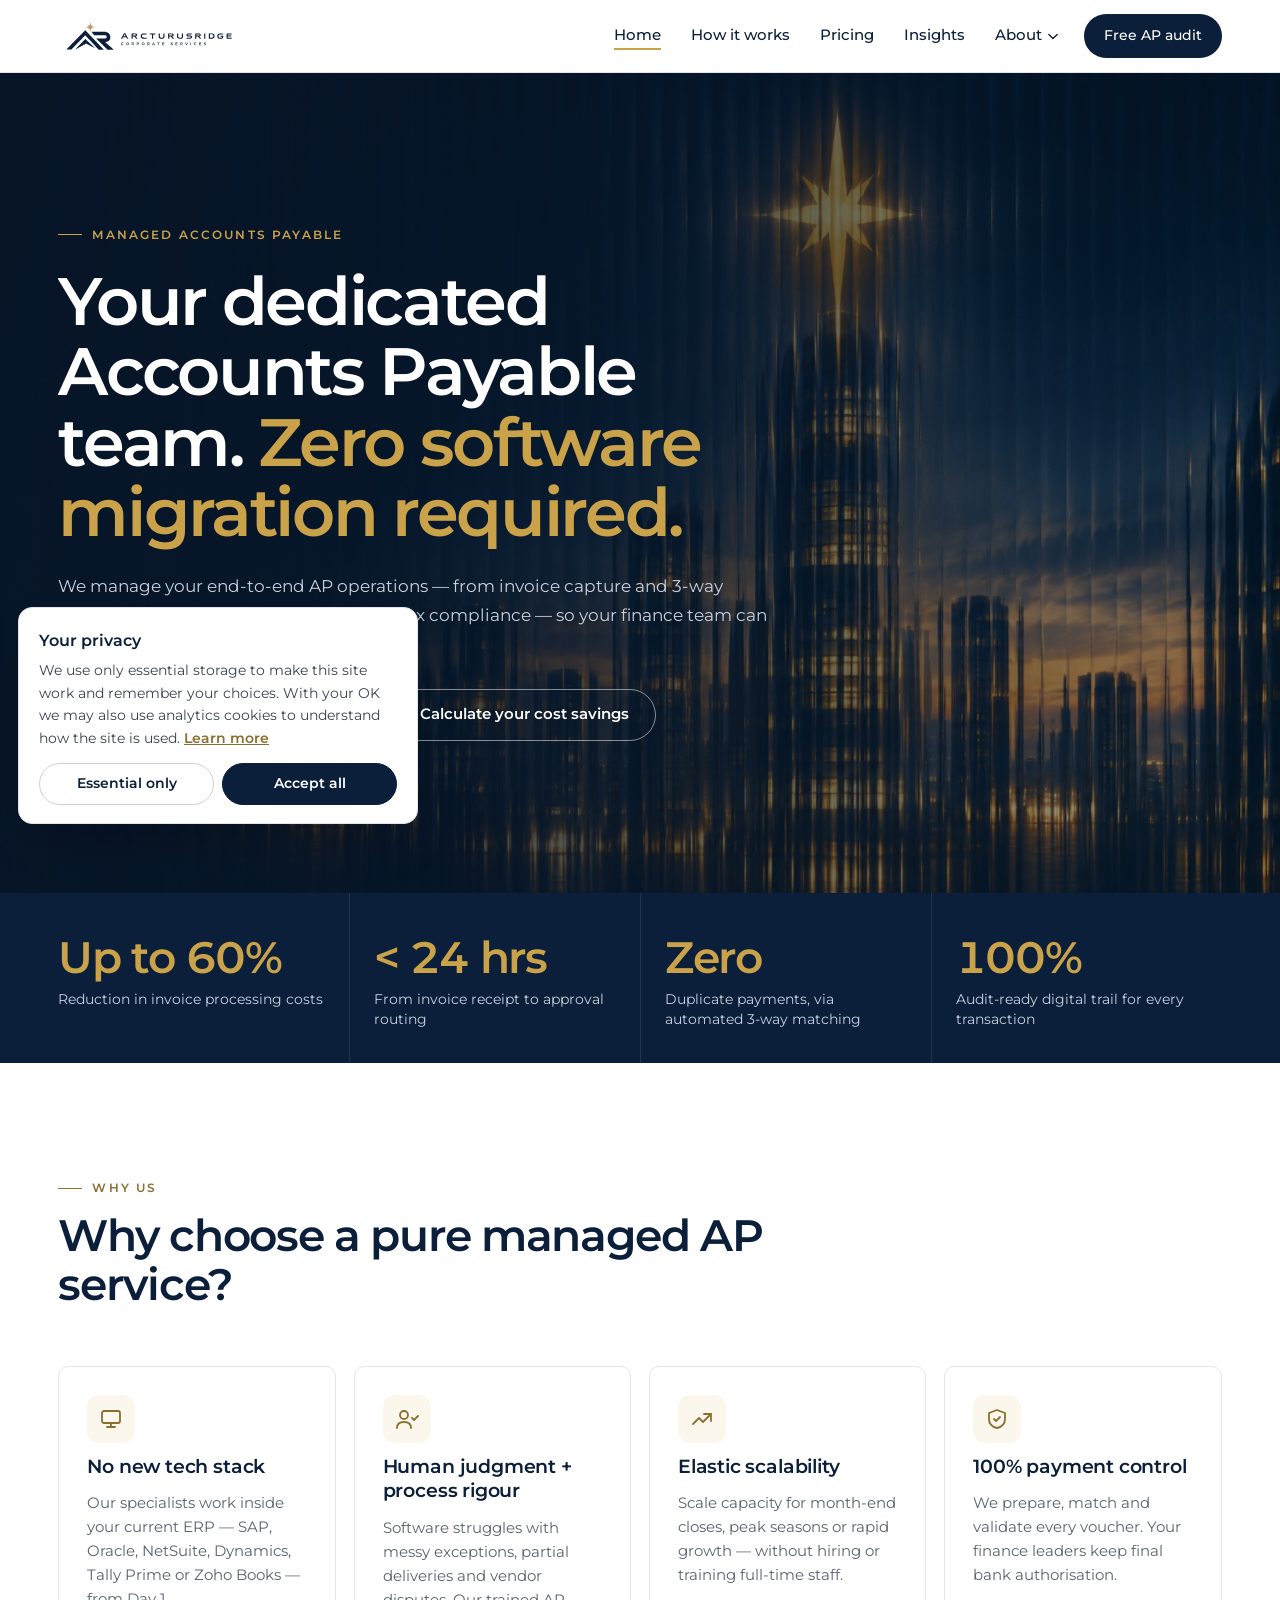
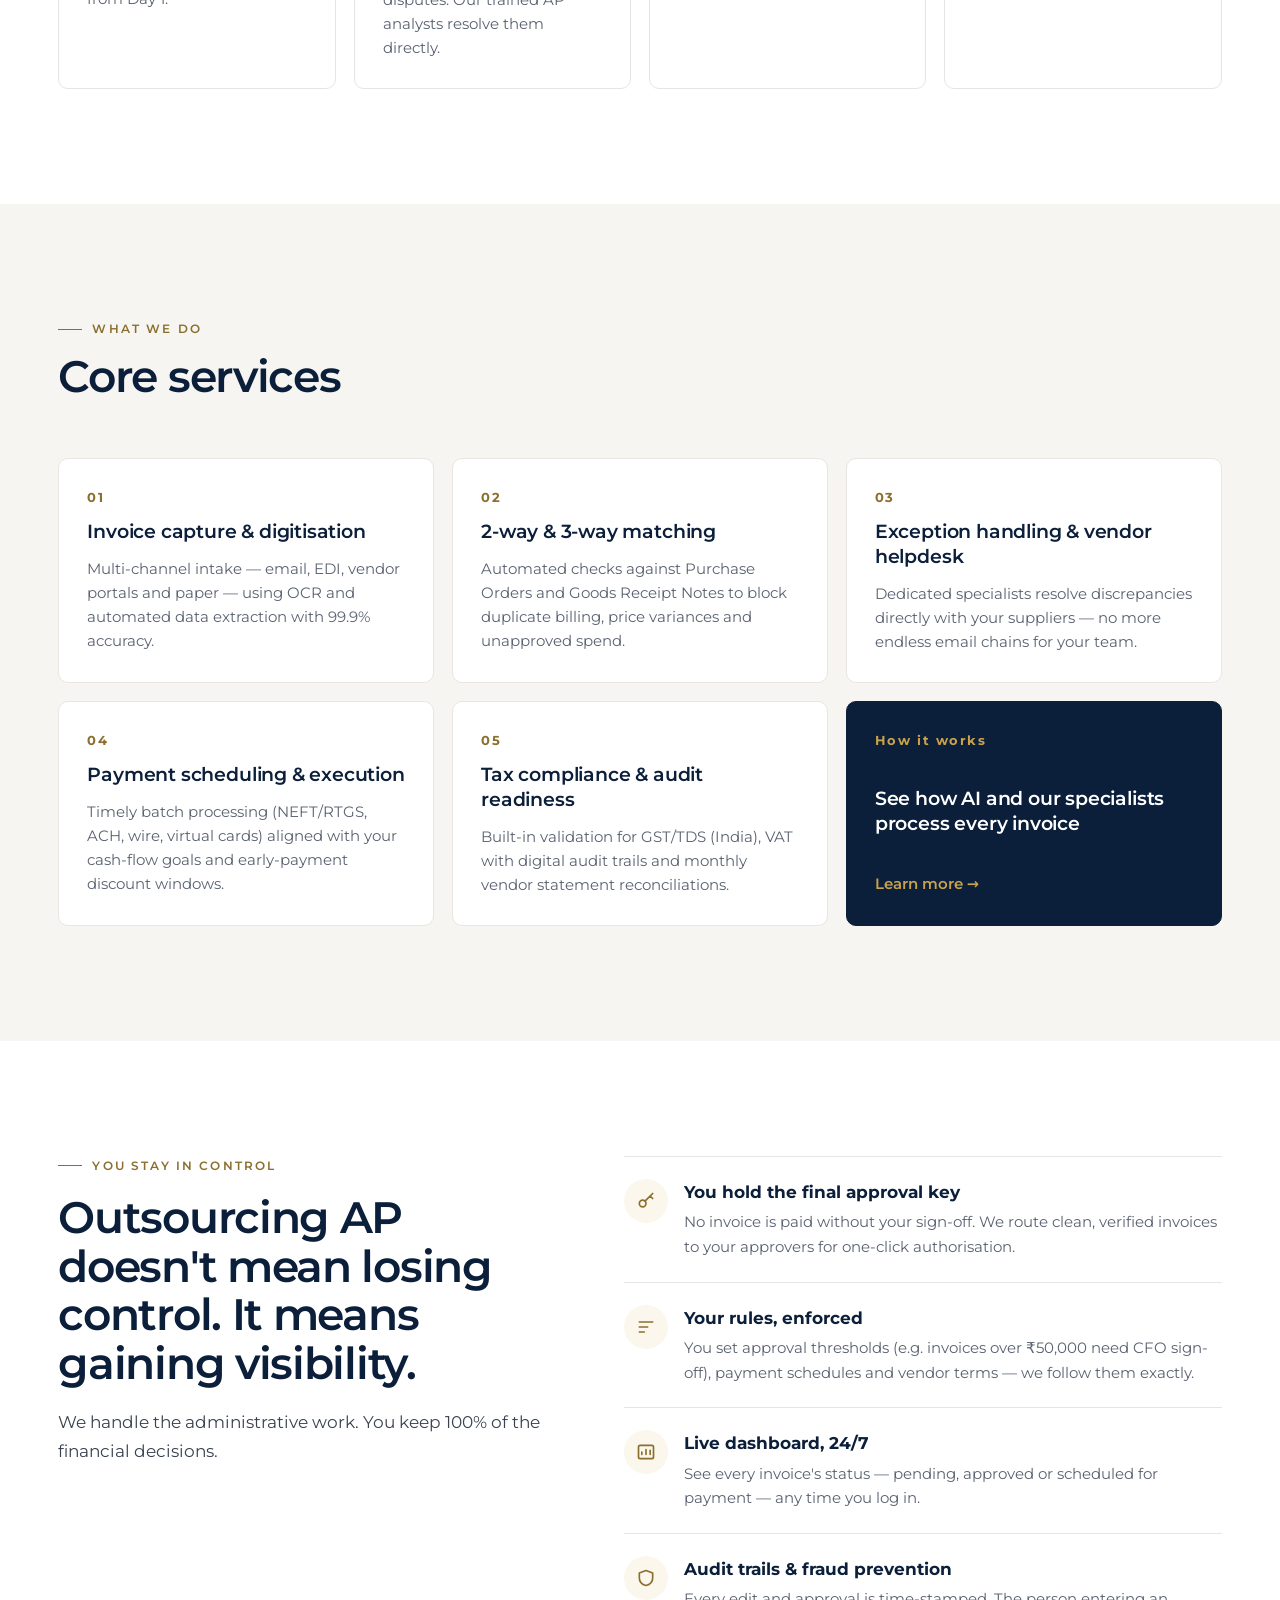
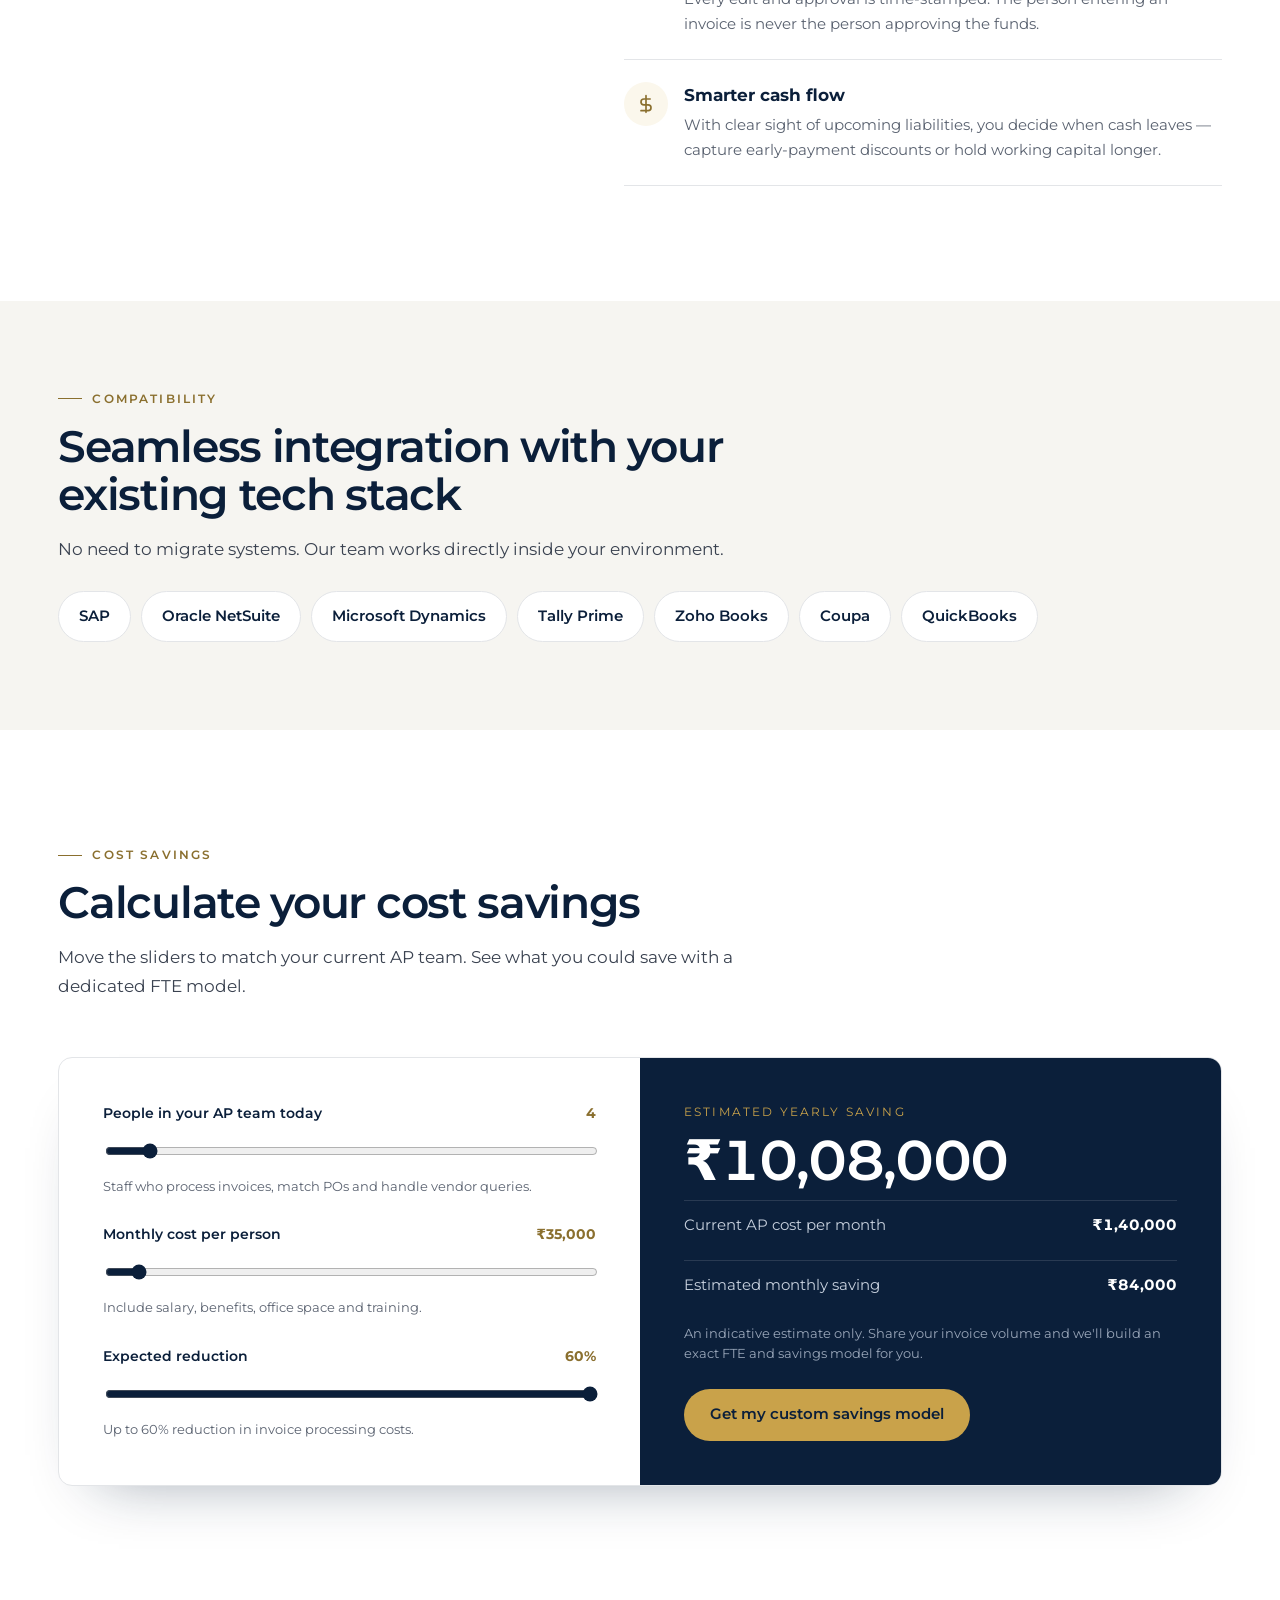
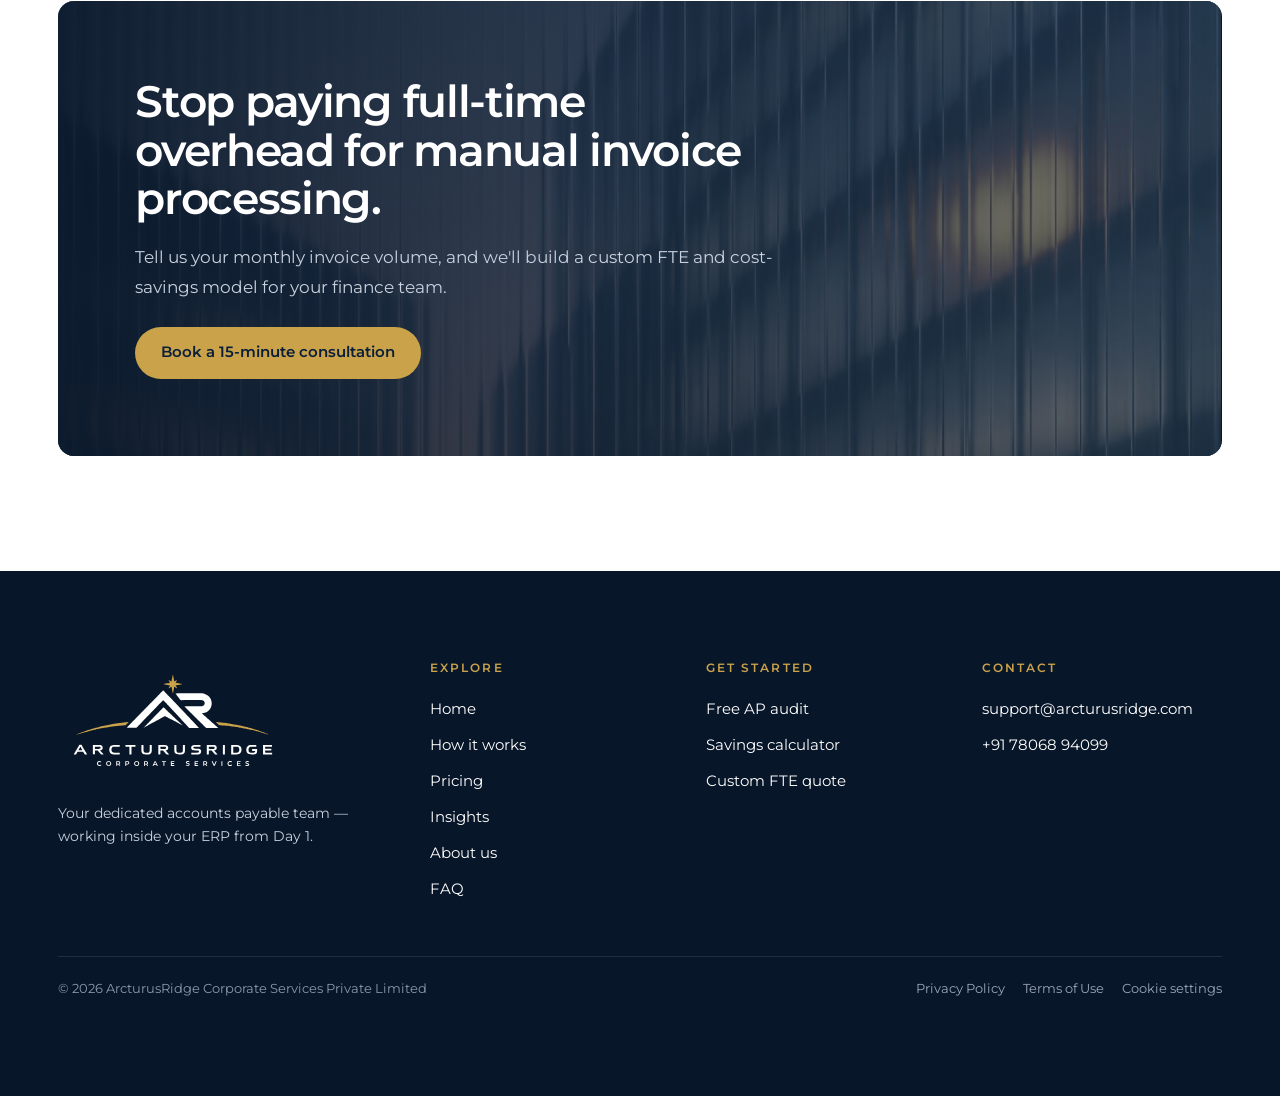
==== commit b857f8f1: "Use original theme; remove theme switcher" ====
--- a/index.html
+++ b/index.html
@@ -1,11 +1,12 @@
 <!DOCTYPE html>
 <html lang="en">
 <head>
-<script>try{var _t=localStorage.getItem("ar-theme");if(_t)document.documentElement.setAttribute("data-theme",_t)}catch(e){}</script>
 <meta charset="utf-8">
 <meta name="viewport" content="width=device-width, initial-scale=1">
 <title>ArcturusRidge — Your Dedicated Accounts Payable Team</title>
-<meta name="description" content="ArcturusRidge manages your end-to-end accounts payable inside your existing ERP — invoice capture, 3-way matching, vendor reconciliations and tax compliance.">
+<meta name="description" content="Accounts payable outsourcing: invoice processing and approval, GL coding, two-way and three-way match, ACH/EFT payment runs, AP aging, accruals, reconciliation and month-end close inside your ERP.">
+<meta name="keywords" content="accounts payable, AP operations, AP workflow, invoice processing, invoice approval, GL coding, general ledger coding, three-way match, two-way match, purchase order, payment runs, payment processing, EFT, ACH, vendor payments, reconciliation, AP aging, DPO (days payable outstanding), remittance advice, month-end close, accruals, audit trail, exception handling, duplicate invoice detection, vendor management, AP automation, e-invoicing, OCR, touchless invoice processing, ERP integration, credit note, debit note, ERP, depreciation, expenses, gross and net margin, profit and loss statement, revenue, Net 15, Net 30, Net 90, payment in advance, supply chain finance (SCF), recurring invoice, terms of sale">
+
 <link rel="canonical" href="https://arcturusridge.com/">
 <link rel="icon" type="image/png" href="assets/favicon.png">
 <link rel="preload" href="assets/fonts/montserrat-latin-600-normal.woff2" as="font" type="font/woff2" crossorigin>
@@ -18,16 +19,7 @@
 :root{
   --g:clamp(18px,3vw,48px); --max:1240px; --ease:cubic-bezier(.2,.7,.1,1);
 }
-:root,html[data-theme=purple]{--navy:#352B48;--navy2:#45395C;--navy3:#221B30;--gold:#CFB4F7;--gold-line:#6982C7;--gold-ink:#5A6FB0;--gold-soft:#F5F0FD;--accent:#9E379F;--ink:#1C1826;--mute:#5F5B69;--body:#423E4C;--line:#E9E5EF;--stone:#FAF8FD;--sh:53,43,72;--ov:30,24,42;--ac:158,55,159;--hl:207,180,247;--od1:#DDD0F2;--od2:#BBAAD8;--od3:#AE9DCB;--t1:#F5EEFF;--t2:#EFE4FE;--t3:#E4D8F7;--b1:#D6CCE6;--b2:#DED4EE;--b3:#E6DEF3;--b4:#F0EAF8;--g1:#6E6680;--g2:#A096B2;--goldh:#E0CCFB}
-html[data-theme=original]{--navy:#0B1F3A;--navy2:#13294A;--navy3:#081629;--gold:#C9A24A;--gold-line:#B39B5F;--gold-ink:#8A6F2E;--gold-soft:#FBF7EC;--accent:#C9A24A;--ink:#111111;--mute:#5A6270;--body:#3A4250;--line:#E3E5E8;--stone:#F6F5F1;--sh:11,31,58;--ov:8,22,41;--ac:201,162,74;--hl:201,162,74;--od1:#C8D1DE;--od2:#9AA7BA;--od3:#8C99AC;--t1:#F6F4EE;--t2:#F3EFE4;--t3:#E8E6DF;--b1:#CDD1D6;--b2:#DDE1E6;--b3:#E3E6EA;--b4:#EEF0F2;--g1:#6B7480;--g2:#9AA3AE;--goldh:#D6B05A}
-html[data-theme=green]{--navy:#111827;--navy2:#1F2937;--navy3:#0B111C;--gold:#22C55E;--gold-line:#A7F3D0;--gold-ink:#15803D;--gold-soft:#ECFDF5;--accent:#16A34A;--ink:#111827;--mute:#5B6472;--body:#374151;--line:#E5E7EB;--stone:#F9FAFB;--sh:17,24,39;--ov:11,17,28;--ac:22,163,74;--hl:34,197,94;--od1:#D1D5DB;--od2:#9CA3AF;--od3:#8B93A1;--t1:#F0FDF4;--t2:#DCFCE7;--t3:#D1FAE5;--b1:#D1D5DB;--b2:#DDE1E6;--b3:#E5E7EB;--b4:#F1F3F5;--g1:#6B7280;--g2:#9CA3AF;--goldh:#4ADE80}
-html[data-theme=blue]{--navy:#181B3C;--navy2:#242E57;--navy3:#101229;--gold:#E0DCE8;--gold-line:#3D4F73;--gold-ink:#3D4F73;--gold-soft:#EFEDF4;--accent:#3D4F73;--ink:#15172B;--mute:#5B5E72;--body:#3B3E52;--line:#E4E2EA;--stone:#F5F4F4;--sh:24,27,60;--ov:16,18,41;--ac:61,79,115;--hl:224,220,232;--od1:#D5D8E6;--od2:#A3A8C2;--od3:#9196B2;--t1:#F1EFF5;--t2:#E9E6F0;--t3:#E0DCE8;--b1:#D3D1DC;--b2:#DEDCE5;--b3:#E4E2EA;--b4:#EFEEF2;--g1:#6A6D82;--g2:#9EA1B4;--goldh:#ECE9F2}
-html[data-theme=red]{--navy:#3A1010;--navy2:#561818;--navy3:#260909;--gold:#FF9999;--gold-line:#FF9999;--gold-ink:#B02A2A;--gold-soft:#FFF1F1;--accent:#CC3333;--ink:#1F1414;--mute:#6A5A5A;--body:#4A3B3B;--line:#F0E2E2;--stone:#FFF8F8;--sh:58,16,16;--ov:38,9,9;--ac:204,51,51;--hl:255,153,153;--od1:#F2D6D6;--od2:#D4AAAA;--od3:#C49A9A;--t1:#FFF0F0;--t2:#FFE4E4;--t3:#FFCCCC;--b1:#E6D2D2;--b2:#EEDDDD;--b3:#F0E2E2;--b4:#F8EEEE;--g1:#7A6666;--g2:#B09A9A;--goldh:#FFB3B3}
-html[data-theme=burgundy]{--navy:#4D182C;--navy2:#60213A;--navy3:#35101F;--gold:#D9A89A;--gold-line:#B07A6B;--gold-ink:#8A4A3E;--gold-soft:#F4EEEB;--accent:#8C3A50;--ink:#1E2240;--mute:#5E5A63;--body:#3D3A47;--line:#E4DCD7;--stone:#F3EFEC;--sh:77,24,44;--ov:45,14,26;--ac:140,58,80;--hl:217,168,154;--od1:#E8D6D2;--od2:#C9A9A3;--od3:#B9958F;--t1:#F6F1EE;--t2:#EFE6E2;--t3:#D8D1CD;--b1:#D9CFCA;--b2:#E3DBD6;--b3:#E4DCD7;--b4:#F1ECE9;--g1:#6E6670;--g2:#A69CA0;--goldh:#E6BFB3}
-html[data-theme=wraith]{--navy:#1E1702;--navy2:#342005;--navy3:#140F01;--gold:#C9C5A4;--gold-line:#8C886B;--gold-ink:#047C58;--gold-soft:#F1F0EA;--accent:#047C58;--ink:#1E1702;--mute:#5F5C4E;--body:#3B382C;--line:#E5E3E4;--stone:#F2F1F0;--sh:30,23,2;--ov:20,15,1;--ac:4,124,88;--hl:201,197,164;--od1:#E5E3E4;--od2:#B5B29A;--od3:#B5B29A;--t1:#F4F3F1;--t2:#ECEAE7;--t3:#E5E3E4;--b1:#E5E3E4;--b2:#E5E3E4;--b3:#E5E3E4;--b4:#F4F3F1;--g1:#5F5C4E;--g2:#A3A1A8;--goldh:#DAD6B8}
-html[data-theme=slate]{--navy:#3A3B4F;--navy2:#4A4C65;--navy3:#262735;--gold:#BFC4E0;--gold-line:#8A90AE;--gold-ink:#4F5873;--gold-soft:#F2F3F8;--accent:#5A6488;--ink:#20212C;--mute:#5E5D63;--body:#3E3D45;--line:#E3E4EB;--stone:#F5F5F8;--sh:58,59,79;--ov:38,39,53;--ac:90,100,136;--hl:191,196,224;--od1:#D6D8E6;--od2:#A6A9C2;--od3:#A6A9C2;--t1:#F2F3F7;--t2:#E8E9F0;--t3:#DCDEE8;--b1:#E3E4EB;--b2:#E3E4EB;--b3:#E3E4EB;--b4:#F2F3F7;--g1:#5E5D63;--g2:#A3A1A8;--goldh:#D3D7EE}
-html[data-theme=maroon]{--navy:#4A0D2F;--navy2:#661642;--navy3:#320820;--gold:#F2A7CD;--gold-line:#D45C99;--gold-ink:#A11C62;--gold-soft:#FBEFF5;--accent:#C4267A;--ink:#2A0A1B;--mute:#5E5D63;--body:#3E3D45;--line:#EEDDE6;--stone:#FBF5F8;--sh:74,13,47;--ov:50,8,32;--ac:196,38,122;--hl:242,167,205;--od1:#F0D3E2;--od2:#CF9DB8;--od3:#CF9DB8;--t1:#FCF2F7;--t2:#F6E4EE;--t3:#EFD2E1;--b1:#EEDDE6;--b2:#EEDDE6;--b3:#EEDDE6;--b4:#FCF2F7;--g1:#5E5D63;--g2:#A3A1A8;--goldh:#F7C0DC}
-html[data-theme=amber]{--navy:#2B2118;--navy2:#3D2F22;--navy3:#1C150F;--gold:#FFAA33;--gold-line:#FFB357;--gold-ink:#B8560B;--gold-soft:#FFF6EC;--accent:#E8650F;--ink:#221A12;--mute:#665A4F;--body:#43392F;--line:#F1E4D6;--stone:#FFF9F2;--sh:43,33,24;--ov:28,21,15;--ac:232,101,15;--hl:255,170,51;--od1:#F0E2D2;--od2:#C9B29A;--od3:#C9B29A;--t1:#FFF4E8;--t2:#FCE9D4;--t3:#F8DCC0;--b1:#F1E4D6;--b2:#F1E4D6;--b3:#F1E4D6;--b4:#FFF4E8;--g1:#665A4F;--g2:#A3A1A8;--goldh:#FFC066}
+:root{--navy:#0B1F3A;--navy2:#13294A;--navy3:#081629;--gold:#C9A24A;--gold-line:#B39B5F;--gold-ink:#8A6F2E;--gold-soft:#FBF7EC;--accent:#C9A24A;--ink:#111111;--mute:#5A6270;--body:#3A4250;--line:#E3E5E8;--stone:#F6F5F1;--sh:11,31,58;--ov:8,22,41;--ac:201,162,74;--hl:201,162,74;--od1:#C8D1DE;--od2:#9AA7BA;--od3:#8C99AC;--t1:#F6F4EE;--t2:#F3EFE4;--t3:#E8E6DF;--b1:#CDD1D6;--b2:#DDE1E6;--b3:#E3E6EA;--b4:#EEF0F2;--g1:#6B7480;--g2:#9AA3AE;--goldh:#D6B05A}
 *{box-sizing:border-box}
 html{-webkit-text-size-adjust:100%}
 body{margin:0;background:#fff;color:var(--ink);font-family:'Montserrat',system-ui,-apple-system,sans-serif;font-size:16px;line-height:1.65;overflow-x:hidden;-webkit-font-smoothing:antialiased}
@@ -357,7 +349,6 @@
 .page.active{animation:pagein2 .6s var(--ease2)}
 @keyframes pagein2{from{opacity:0;transform:translateY(14px)}to{opacity:1;transform:none}}
 .hd{view-transition-name:site-header}
-.tp{view-transition-name:theme-picker}
 ::view-transition-old(root){animation:vt-out .22s ease-in both}
 ::view-transition-new(root){animation:vt-in .55s var(--ease2) both}
 @keyframes vt-out{to{opacity:0;transform:translateY(-10px)}}
@@ -460,36 +451,12 @@
 @media (max-width:900px){.ab-cta .wrap{grid-template-columns:1fr}}
 .ab-cta .crow{border-color:rgba(255,255,255,.18)}.ab-cta .crow a{color:#fff}.ab-cta .crow span{color:var(--gold)}
 .mmenu a.sub{font-size:20px;padding-left:18px;opacity:.85}
-/* theme picker */
-.tp{position:fixed;left:50%;bottom:20px;transform:translateX(-50%);z-index:80;font-family:inherit}
-.tp-btn{display:flex;align-items:center;gap:10px;height:46px;padding:0 16px 0 8px;border-radius:999px;border:1px solid rgba(255,255,255,.22);background:rgba(18,16,26,.74);backdrop-filter:blur(16px) saturate(1.4);-webkit-backdrop-filter:blur(16px) saturate(1.4);color:#fff;font-size:13px;font-weight:600;letter-spacing:.01em;cursor:pointer;box-shadow:0 18px 40px -16px rgba(0,0,0,.55),inset 0 1px 0 rgba(255,255,255,.12);transition:transform .3s var(--ease),box-shadow .3s;font-family:inherit}
-.tp-btn:hover{transform:translateY(-2px);box-shadow:0 22px 46px -16px rgba(0,0,0,.6),inset 0 1px 0 rgba(255,255,255,.14)}
-.tp-btn .dot{width:30px;height:30px;border-radius:50%;flex:none;box-shadow:0 0 0 2px rgba(255,255,255,.9),0 2px 6px rgba(0,0,0,.35)}
-.tp-btn .lbl{display:flex;flex-direction:column;align-items:flex-start;line-height:1.15}
-.tp-btn .lbl small{font-size:9.5px;letter-spacing:.16em;text-transform:uppercase;opacity:.65;font-weight:600}
-.tp-btn svg{opacity:.75;margin-left:2px;transition:transform .3s var(--ease)}
-.tp.open .tp-btn svg{transform:rotate(180deg)}
-.tp-btn:focus-visible{outline:2px solid #fff;outline-offset:3px}
-.tp-panel{position:absolute;left:50%;bottom:calc(100% + 12px);width:min(600px,calc(100vw - 24px));transform:translate(-50%,10px) scale(.98);opacity:0;visibility:hidden;transform-origin:bottom center;transition:opacity .25s,transform .3s var(--ease),visibility .3s;background:rgba(255,255,255,.93);backdrop-filter:blur(22px) saturate(1.5);-webkit-backdrop-filter:blur(22px) saturate(1.5);border:1px solid rgba(255,255,255,.7);border-radius:20px;box-shadow:0 40px 80px -30px rgba(0,0,0,.55),0 0 0 1px rgba(0,0,0,.05);padding:18px}
-.tp.open .tp-panel{opacity:1;visibility:visible;transform:translate(-50%,0) scale(1)}
-.tp-head{display:flex;align-items:baseline;justify-content:space-between;gap:12px;margin:2px 4px 14px}
-.tp-head h2{margin:0;font-size:15px;font-weight:600;color:#1a1a1f;letter-spacing:-.01em}
-.tp-head p{margin:0;font-size:11.5px;color:#777}
-.tp-grid{display:grid;grid-template-columns:repeat(5,minmax(0,1fr));gap:10px}
-.tp-card{position:relative;display:flex;flex-direction:column;gap:7px;padding:6px 6px 9px;border-radius:14px;border:1px solid transparent;background:transparent;cursor:pointer;text-align:left;font-family:inherit;transition:background .2s,border-color .2s,transform .25s var(--ease)}
-.tp-card:hover{background:rgba(0,0,0,.045);transform:translateY(-2px)}
-.tp-card:focus-visible{outline:2px solid #1a1a1f;outline-offset:1px}
-.tp-card[aria-checked=true]{background:#fff;border-color:rgba(0,0,0,.12);box-shadow:0 10px 24px -14px rgba(0,0,0,.35)}
-.tp-prev{position:relative;display:block;height:58px;border-radius:10px;overflow:hidden;box-shadow:inset 0 0 0 1px rgba(0,0,0,.08)}
-.tp-prev i{position:absolute;inset:0}
-.tp-prev b{position:absolute;left:8px;top:12px;width:46%;height:6px;border-radius:3px}
-.tp-prev u{position:absolute;left:8px;top:24px;width:28%;height:6px;border-radius:3px;opacity:.55}
-.tp-card .nm{font-size:12.5px;font-weight:600;color:#1a1a1f;padding:0 2px}
-.tp-card .ds{font-size:10.5px;line-height:1.35;color:#888;padding:0 2px;margin-top:-5px}
-.tp-card .ck{position:absolute;top:10px;right:10px;width:20px;height:20px;border-radius:50%;background:#fff;color:#1a1a1f;display:flex;align-items:center;justify-content:center;box-shadow:0 2px 6px rgba(0,0,0,.25);opacity:0;transform:scale(.6);transition:opacity .2s,transform .25s var(--ease)}
-.tp-card[aria-checked=true] .ck{opacity:1;transform:scale(1)}
-@media (max-width:560px){.tp-grid{grid-template-columns:repeat(3,minmax(0,1fr))}.tp-head p{display:none}}
-html.tp-anim body,html.tp-anim body *{transition:background-color .45s ease,color .45s ease,border-color .45s ease!important}
+.kwgrid{display:grid;grid-template-columns:repeat(3,minmax(0,1fr));gap:18px}
+@media (max-width:1000px){.kwgrid{grid-template-columns:repeat(2,minmax(0,1fr))}}
+@media (max-width:640px){.kwgrid{grid-template-columns:1fr}}
+.kwg{background:#fff;border:1px solid var(--line);border-radius:10px;padding:22px;display:flex;flex-direction:column;gap:12px}
+.kwg h3{font-size:16px;color:var(--navy);font-weight:600}
+.kwg .pb-tags span{font-size:12.5px;padding:5px 10px}
 .ft{padding-bottom:96px}
 .totop{bottom:84px}
 </style>
@@ -669,6 +636,13 @@
 <div class="card rv d1"><span class="ico"><svg width="24" height="24" viewBox="0 0 24 24" fill="none" stroke="currentColor" stroke-width="1.8" stroke-linecap="round" stroke-linejoin="round" aria-hidden="true"><rect x="3" y="11" width="18" height="10" rx="2"/><path d="M7 11V7a5 5 0 0 1 10 0v4"/></svg></span><h3 class="h3">No software licences for you</h3><p>We use AI-assisted workflows internally and post clean, verified entries straight into your existing ERP.</p></div>
 <div class="card rv d2"><span class="ico"><svg width="24" height="24" viewBox="0 0 24 24" fill="none" stroke="currentColor" stroke-width="1.8" stroke-linecap="round" stroke-linejoin="round" aria-hidden="true"><path d="M12 3l8 3v6c0 5-3.5 8-8 9-4.5-1-8-4-8-9V6z"/><path d="M9 12l2 2 4-4"/></svg></span><h3 class="h3">Duplicate &amp; fraud shield</h3><p>Duplicate invoice numbers, altered bank details and tax errors are caught before anything reaches your approval queue.</p></div>
 </div>
+</div>
+</section>
+
+<section class="sec stone" id="coverage">
+<div class="wrap">
+<div class="head rv"><span class="eyebrow">What we cover</span><h2 class="h2">Every part of your AP operations, end to end</h2><p class="lead">From the moment an invoice arrives to the month-end close, our specialists handle the full accounts payable workflow inside your ERP.</p></div>
+<div class="kwgrid"><div class="kwg rv"><h3>Invoice processing</h3><div class="pb-tags"><span>Invoice processing</span><span>Invoice approval workflow</span><span>GL coding (general ledger coding)</span><span>Recurring invoices</span><span>Credit notes &amp; debit notes</span><span>Duplicate invoice detection</span><span>Exception handling</span></div></div><div class="kwg rv d1"><h3>Matching &amp; controls</h3><div class="pb-tags"><span>Two-way match</span><span>Three-way match</span><span>Purchase order (PO) validation</span><span>Audit trail</span><span>Vendor management</span><span>Vendor master data</span></div></div><div class="kwg rv d2"><h3>Payments</h3><div class="pb-tags"><span>Payment runs</span><span>Payment processing</span><span>ACH &amp; EFT</span><span>Vendor payments</span><span>Remittance advice</span><span>Supply chain finance (SCF)</span></div></div><div class="kwg rv"><h3>Payment terms</h3><div class="pb-tags"><span>Net 15</span><span>Net 30</span><span>Net 90</span><span>Payment in advance</span><span>Terms of sale</span><span>DPO (days payable outstanding)</span></div></div><div class="kwg rv d1"><h3>Close &amp; reporting</h3><div class="pb-tags"><span>Month-end close</span><span>Accruals</span><span>Reconciliation</span><span>AP aging</span><span>Expenses &amp; depreciation</span><span>Revenue, gross &amp; net margin</span><span>Profit and loss statement</span></div></div><div class="kwg rv d2"><h3>Automation &amp; ERP</h3><div class="pb-tags"><span>AP automation</span><span>OCR invoice capture</span><span>Touchless invoice processing</span><span>E-invoicing</span><span>ERP integration</span><span>AP workflow design</span></div></div></div>
 </div>
 </section>
 
@@ -927,7 +901,7 @@
 <ul><li>your name, work email address, company name and phone number (with country code);</li><li>your monthly invoice volume and the ERP or accounting system you use;</li><li>anything you write in your message.</li></ul>
 <p>Please don’t send us invoices, bank details or other sensitive financial records through the website form.</p>
 <h3>Information collected automatically</h3>
-<ul><li><strong>Server logs.</strong> Our hosting provider records technical data such as your IP address, browser type and the pages requested, for security and to keep the site running.</li><li><strong>Preferences stored on your device.</strong> We store your colour-theme and cookie choices in your browser’s local storage. These never leave your device.</li></ul>
+<ul><li><strong>Server logs.</strong> Our hosting provider records technical data such as your IP address, browser type and the pages requested, for security and to keep the site running.</li><li><strong>Preferences stored on your device.</strong> We store your cookie choice in your browser’s local storage. These never leave your device.</li></ul>
 <p>We do not use advertising cookies or tracking pixels. If you choose “Accept all” in the cookie banner, we also use Google Analytics to understand how visitors use the site (see section 5).</p>
 
 <h2 id="pp-use">3. How we use your information</h2>
@@ -948,7 +922,6 @@
 <h2 id="pp-cookies">5. Cookies and similar technologies</h2>
 <p>The site uses only storage that is strictly necessary or that remembers choices you make:</p>
 <table><thead><tr><th>Name</th><th>Type</th><th>Purpose</th><th>Duration</th></tr></thead><tbody>
-<tr><td>ar-theme</td><td>Local storage</td><td>Remembers the colour theme you picked</td><td>Until you clear it</td></tr>
 <tr><td>ar-consent</td><td>Local storage</td><td>Remembers your cookie choice</td><td>12 months</td></tr>
 <tr><td>_ga, _ga_*</td><td>Cookie (Google Analytics)</td><td>Distinguishes visitors and sessions so we can measure site usage. Set only if you click “Accept all”.</td><td>Up to 2 years</td></tr>
 </tbody></table>
@@ -1040,7 +1013,7 @@
   var $$ = function (s, r) { return Array.prototype.slice.call((r || document).querySelectorAll(s)); };
   var pages = {}; $$('.page').forEach(function (p) { pages[p.dataset.page] = p; });
   // section anchors that live inside a page
-  var SECTIONS = { savings: 'home', faq: 'about', vision: 'about', experience: 'about' };
+  var SECTIONS = { savings: 'home', coverage: 'how-it-works', faq: 'about', vision: 'about', experience: 'about' };
   var TITLES = { home: 'ArcturusRidge — Your Dedicated Accounts Payable Team', 'how-it-works': 'How it works — ArcturusRidge', pricing: 'Pricing — ArcturusRidge', about: 'About us — ArcturusRidge', contact: 'Contact — ArcturusRidge', privacy: 'Privacy Policy — ArcturusRidge', terms: 'Terms of Use — ArcturusRidge' };
   var current = null;
 
@@ -1280,29 +1253,5 @@
 document.getElementById('ckRej').addEventListener('click',function(){save('essential')});
 document.addEventListener('click',function(e){var b=e.target.closest&&e.target.closest('[data-cookie-settings]');if(b){box.hidden=false;document.getElementById('ckRej').focus()}});})();
 </script>
-<div class="tp" id="tp">
-<div class="tp-panel" id="tpPanel" role="dialog" aria-label="Choose a colour theme">
-<div class="tp-head"><h2>Colour theme</h2><p>Preview the site in each palette</p></div>
-<div class="tp-grid" role="radiogroup" aria-label="Colour themes"><button type="button" class="tp-card" role="radio" aria-checked="false" data-t="original" data-n="Original" data-c="linear-gradient(135deg,#0B1F3A 50%,#C9A24A 50%)"><span class="tp-prev"><i style="background:linear-gradient(160deg,#0B1F3A 0 58%,#F6F5F1 58%)"></i><b style="background:#C9A24A"></b><u style="background:#C9A24A"></u></span><span class="nm">Original</span><span class="ds">Navy & gold</span><span class="ck" aria-hidden="true"><svg width="11" height="11" viewBox="0 0 24 24" fill="none" stroke="currentColor" stroke-width="3.2" stroke-linecap="round" stroke-linejoin="round"><path d="M5 12l5 5 9-10"/></svg></span></button><button type="button" class="tp-card" role="radio" aria-checked="false" data-t="purple" data-n="Purple" data-c="linear-gradient(135deg,#352B48 50%,#CFB4F7 50%)"><span class="tp-prev"><i style="background:linear-gradient(160deg,#352B48 0 58%,#FAF8FD 58%)"></i><b style="background:#CFB4F7"></b><u style="background:#CFB4F7"></u></span><span class="nm">Purple</span><span class="ds">Plum & lavender</span><span class="ck" aria-hidden="true"><svg width="11" height="11" viewBox="0 0 24 24" fill="none" stroke="currentColor" stroke-width="3.2" stroke-linecap="round" stroke-linejoin="round"><path d="M5 12l5 5 9-10"/></svg></span></button><button type="button" class="tp-card" role="radio" aria-checked="false" data-t="burgundy" data-n="Burgundy" data-c="linear-gradient(135deg,#4D182C 50%,#D9A89A 50%)"><span class="tp-prev"><i style="background:linear-gradient(160deg,#4D182C 0 58%,#F3EFEC 58%)"></i><b style="background:#D9A89A"></b><u style="background:#D9A89A"></u></span><span class="nm">Burgundy</span><span class="ds">Wine & copper</span><span class="ck" aria-hidden="true"><svg width="11" height="11" viewBox="0 0 24 24" fill="none" stroke="currentColor" stroke-width="3.2" stroke-linecap="round" stroke-linejoin="round"><path d="M5 12l5 5 9-10"/></svg></span></button><button type="button" class="tp-card" role="radio" aria-checked="false" data-t="green" data-n="Green" data-c="linear-gradient(135deg,#111827 50%,#22C55E 50%)"><span class="tp-prev"><i style="background:linear-gradient(160deg,#111827 0 58%,#F9FAFB 58%)"></i><b style="background:#22C55E"></b><u style="background:#22C55E"></u></span><span class="nm">Green</span><span class="ds">Charcoal & emerald</span><span class="ck" aria-hidden="true"><svg width="11" height="11" viewBox="0 0 24 24" fill="none" stroke="currentColor" stroke-width="3.2" stroke-linecap="round" stroke-linejoin="round"><path d="M5 12l5 5 9-10"/></svg></span></button><button type="button" class="tp-card" role="radio" aria-checked="false" data-t="blue" data-n="Blue" data-c="linear-gradient(135deg,#181B3C 50%,#E0DCE8 50%)"><span class="tp-prev"><i style="background:linear-gradient(160deg,#181B3C 0 58%,#F5F4F4 58%)"></i><b style="background:#E0DCE8"></b><u style="background:#E0DCE8"></u></span><span class="nm">Blue</span><span class="ds">Indigo & mist</span><span class="ck" aria-hidden="true"><svg width="11" height="11" viewBox="0 0 24 24" fill="none" stroke="currentColor" stroke-width="3.2" stroke-linecap="round" stroke-linejoin="round"><path d="M5 12l5 5 9-10"/></svg></span></button><button type="button" class="tp-card" role="radio" aria-checked="false" data-t="wraith" data-n="Wraith" data-c="linear-gradient(135deg,#1E1702 50%,#047C58 50%)"><span class="tp-prev"><i style="background:linear-gradient(160deg,#1E1702 0 58%,#E5E3E4 58%)"></i><b style="background:#047C58"></b><u style="background:#047C58"></u></span><span class="nm">Wraith</span><span class="ds">Olive & forest</span><span class="ck" aria-hidden="true"><svg width="11" height="11" viewBox="0 0 24 24" fill="none" stroke="currentColor" stroke-width="3.2" stroke-linecap="round" stroke-linejoin="round"><path d="M5 12l5 5 9-10"/></svg></span></button><button type="button" class="tp-card" role="radio" aria-checked="false" data-t="slate" data-n="Slate" data-c="linear-gradient(135deg,#3A3B4F 50%,#BFC4E0 50%)"><span class="tp-prev"><i style="background:linear-gradient(160deg,#3A3B4F 0 58%,#F5F5F8 58%)"></i><b style="background:#BFC4E0"></b><u style="background:#BFC4E0"></u></span><span class="nm">Slate</span><span class="ds">Graphite & steel</span><span class="ck" aria-hidden="true"><svg width="11" height="11" viewBox="0 0 24 24" fill="none" stroke="currentColor" stroke-width="3.2" stroke-linecap="round" stroke-linejoin="round"><path d="M5 12l5 5 9-10"/></svg></span></button><button type="button" class="tp-card" role="radio" aria-checked="false" data-t="maroon" data-n="Maroon" data-c="linear-gradient(135deg,#4A0D2F 50%,#F2A7CD 50%)"><span class="tp-prev"><i style="background:linear-gradient(160deg,#4A0D2F 0 58%,#FBF5F8 58%)"></i><b style="background:#F2A7CD"></b><u style="background:#F2A7CD"></u></span><span class="nm">Maroon</span><span class="ds">Berry & rose</span><span class="ck" aria-hidden="true"><svg width="11" height="11" viewBox="0 0 24 24" fill="none" stroke="currentColor" stroke-width="3.2" stroke-linecap="round" stroke-linejoin="round"><path d="M5 12l5 5 9-10"/></svg></span></button><button type="button" class="tp-card" role="radio" aria-checked="false" data-t="amber" data-n="Amber" data-c="linear-gradient(135deg,#2B2118 50%,#FFAA33 50%)"><span class="tp-prev"><i style="background:linear-gradient(160deg,#2B2118 0 58%,#FFF9F2 58%)"></i><b style="background:#FFAA33"></b><u style="background:#FFAA33"></u></span><span class="nm">Amber</span><span class="ds">Espresso & amber</span><span class="ck" aria-hidden="true"><svg width="11" height="11" viewBox="0 0 24 24" fill="none" stroke="currentColor" stroke-width="3.2" stroke-linecap="round" stroke-linejoin="round"><path d="M5 12l5 5 9-10"/></svg></span></button><button type="button" class="tp-card" role="radio" aria-checked="false" data-t="red" data-n="Red" data-c="linear-gradient(135deg,#3A1010 50%,#FF9999 50%)"><span class="tp-prev"><i style="background:linear-gradient(160deg,#3A1010 0 58%,#FFF8F8 58%)"></i><b style="background:#FF9999"></b><u style="background:#FF9999"></u></span><span class="nm">Red</span><span class="ds">Maroon & coral</span><span class="ck" aria-hidden="true"><svg width="11" height="11" viewBox="0 0 24 24" fill="none" stroke="currentColor" stroke-width="3.2" stroke-linecap="round" stroke-linejoin="round"><path d="M5 12l5 5 9-10"/></svg></span></button></div>
-</div>
-<button type="button" class="tp-btn" id="tpBtn" aria-expanded="false" aria-controls="tpPanel"><span class="dot" id="tpDot"></span><span class="lbl"><small>Theme</small><span id="tpName">Purple</span></span><svg width="12" height="8" viewBox="0 0 12 8" aria-hidden="true"><path d="M1 6.5l5-5 5 5" fill="none" stroke="currentColor" stroke-width="1.8" stroke-linecap="round" stroke-linejoin="round"/></svg></button>
-</div>
-<script>
-(function(){var d=document.documentElement,tp=document.getElementById('tp'),btn=document.getElementById('tpBtn'),cards=[].slice.call(tp.querySelectorAll('.tp-card')),t='purple',timer;
-try{t=localStorage.getItem('ar-theme')||t}catch(e){}
-if(!cards.some(function(c){return c.dataset.t===t}))t='purple';
-function set(x,anim){if(anim){d.classList.add('tp-anim');clearTimeout(timer);timer=setTimeout(function(){d.classList.remove('tp-anim')},520)}
-d.setAttribute('data-theme',x);var cur=cards[0];cards.forEach(function(c){var on=c.dataset.t===x;c.setAttribute('aria-checked',on?'true':'false');c.tabIndex=on?0:-1;if(on)cur=c});
-document.getElementById('tpDot').style.background=cur.dataset.c;document.getElementById('tpName').textContent=cur.dataset.n;try{localStorage.setItem('ar-theme',x)}catch(e){}}
-function open(o){tp.classList.toggle('open',o);btn.setAttribute('aria-expanded',o?'true':'false');if(o){var c=tp.querySelector('[aria-checked=true]');setTimeout(function(){if(c)c.focus()},60)}}
-set(t,false);
-btn.addEventListener('click',function(){open(!tp.classList.contains('open'))});
-cards.forEach(function(c,i){c.addEventListener('click',function(){set(c.dataset.t,true)});
-c.addEventListener('keydown',function(e){var k=e.key,n=null,cols=window.innerWidth<=560?3:5;
-if(k==='ArrowRight')n=i+1;else if(k==='ArrowLeft')n=i-1;else if(k==='ArrowDown')n=i+cols;else if(k==='ArrowUp')n=i-cols;
-if(n!==null){e.preventDefault();n=(n+cards.length)%cards.length;cards[n].focus();set(cards[n].dataset.t,true)}})});
-document.addEventListener('keydown',function(e){if(e.key==='Escape'&&tp.classList.contains('open')){open(false);btn.focus()}});
-document.addEventListener('click',function(e){if(tp.classList.contains('open')&&!tp.contains(e.target))open(false)});})();
-</script>
 </body>
 </html>
